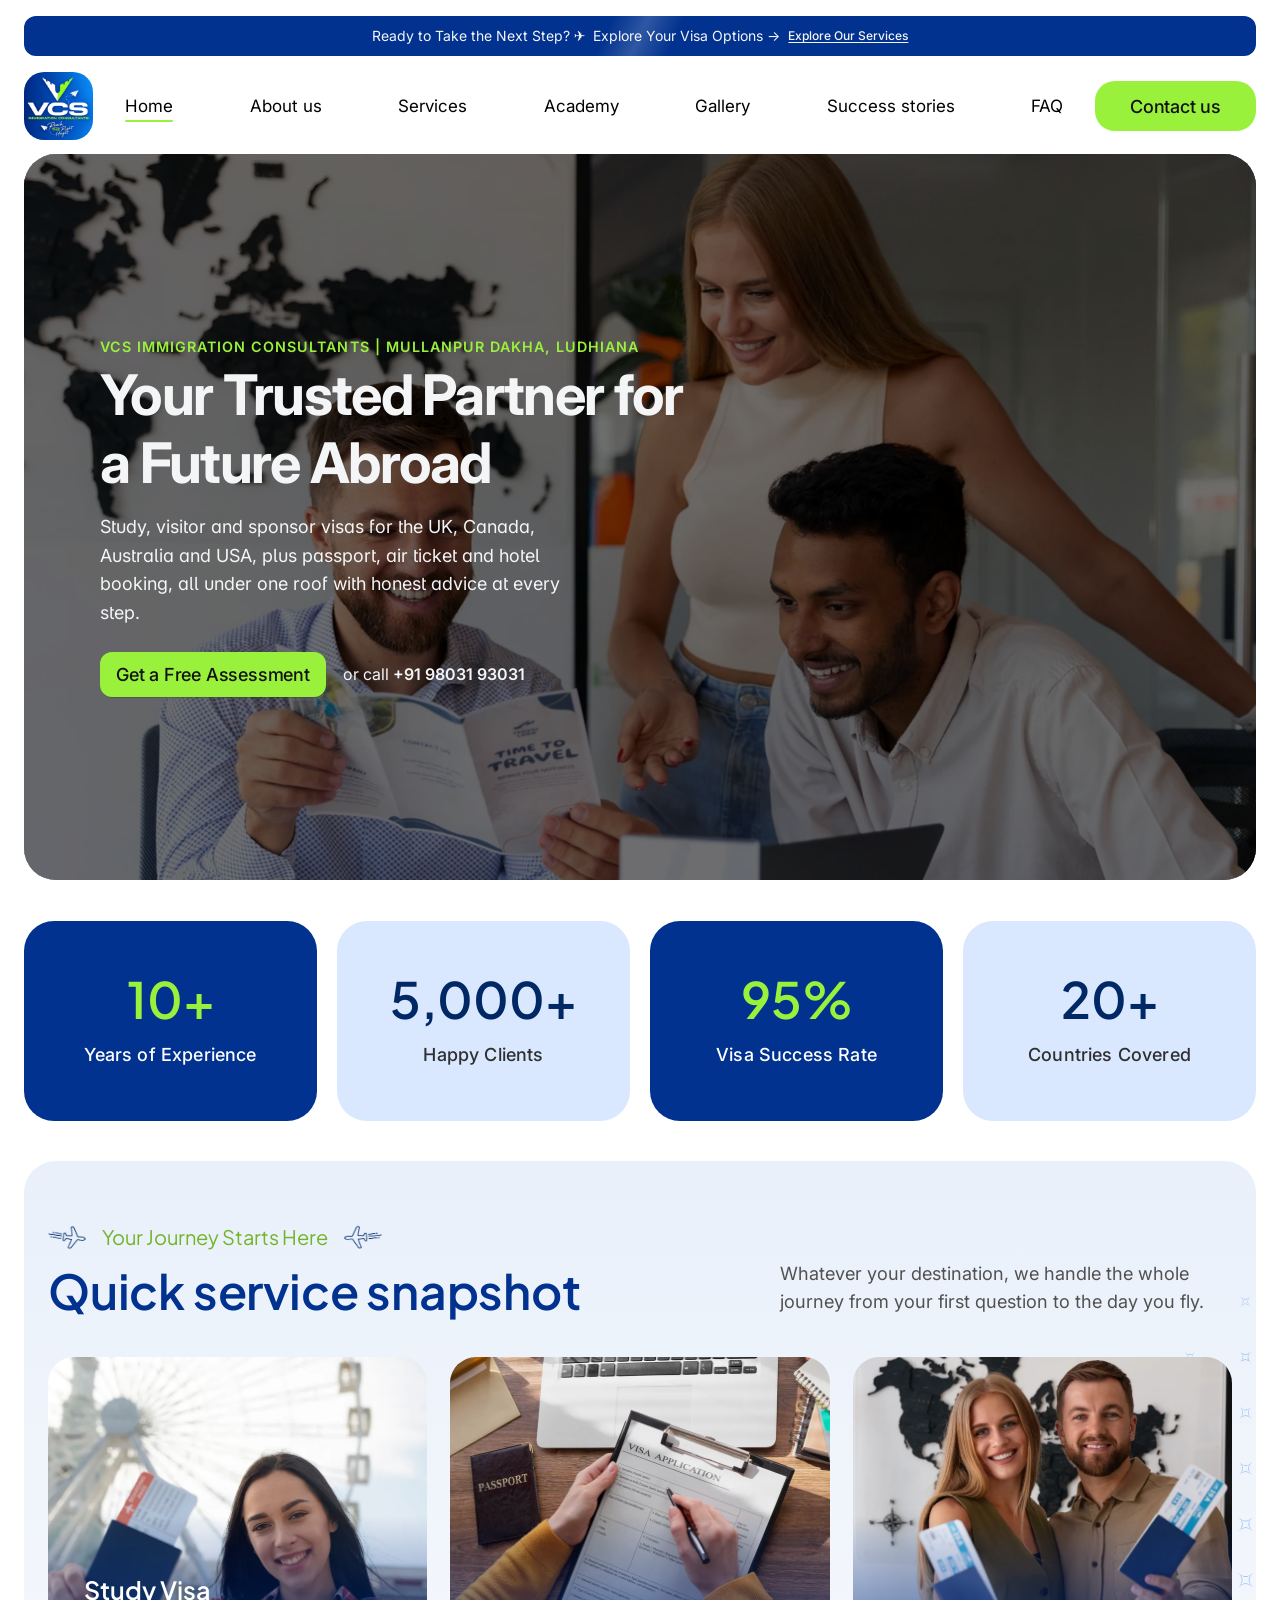
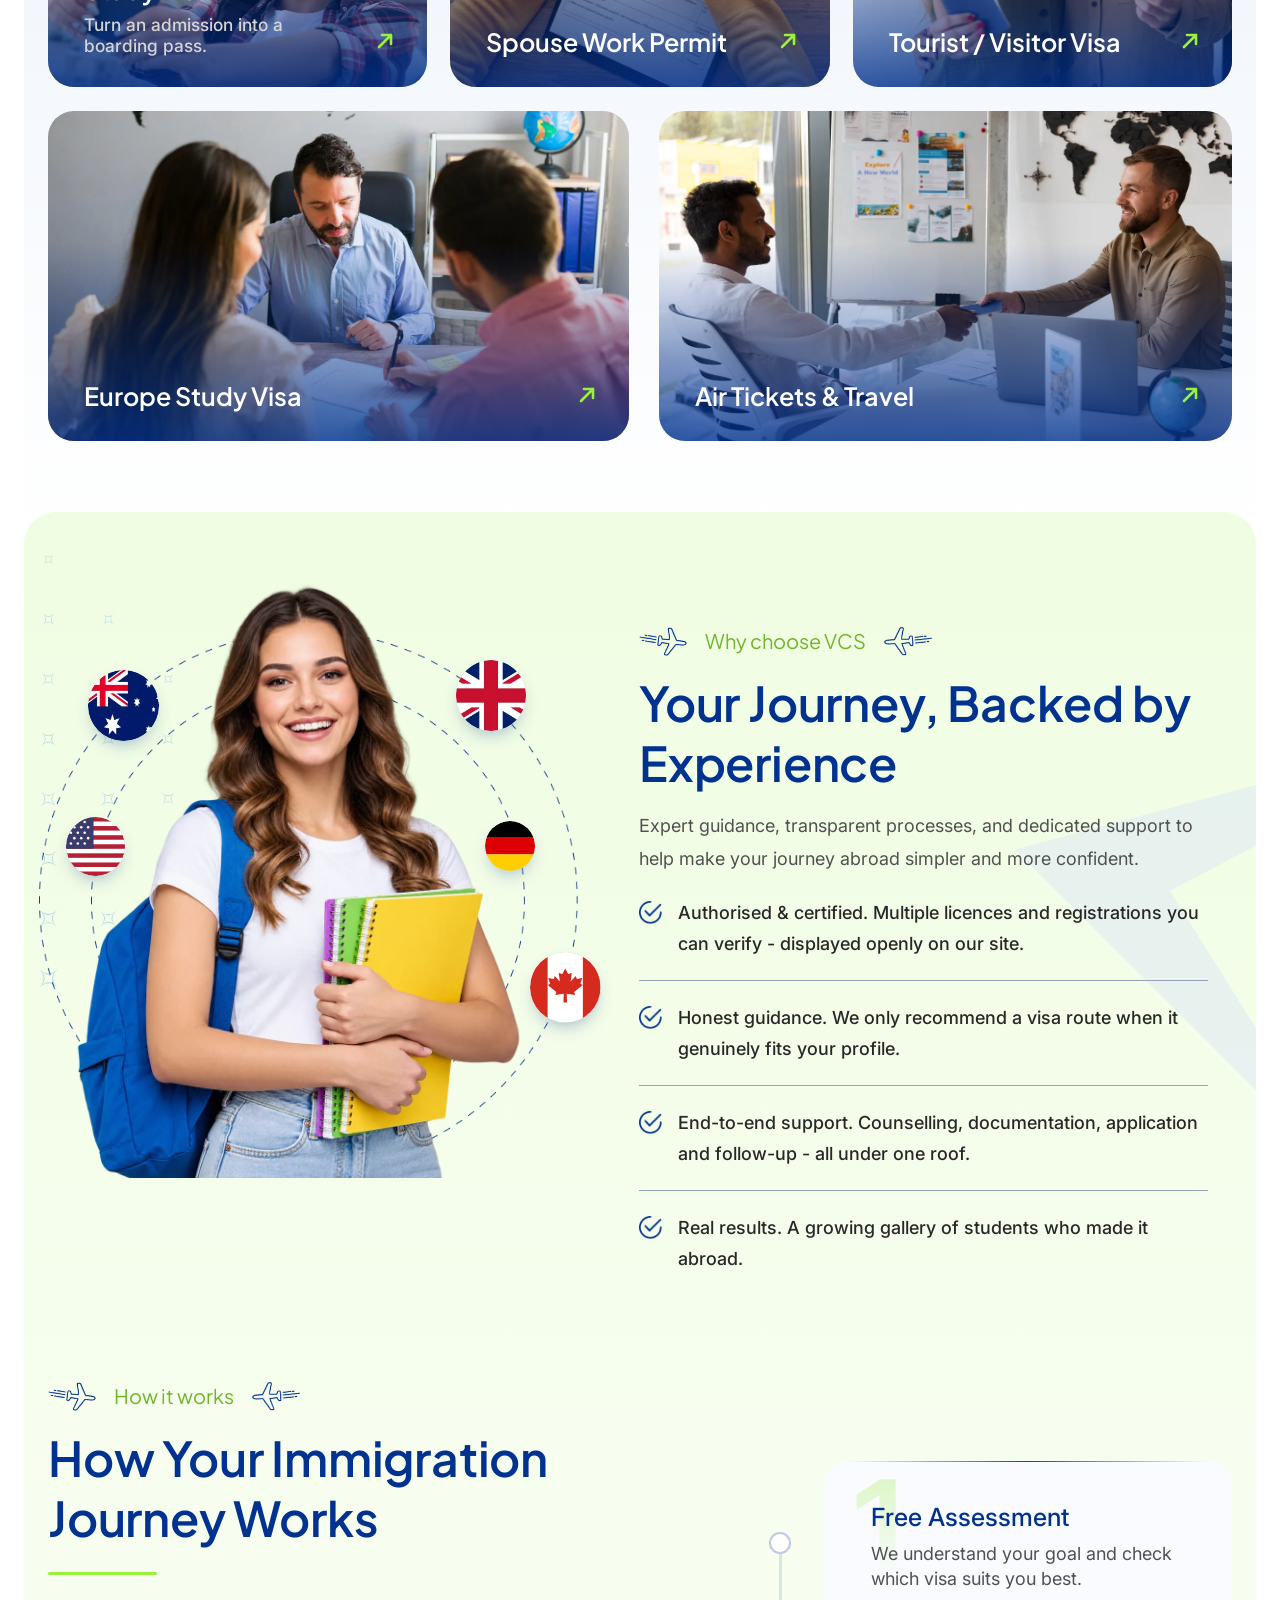
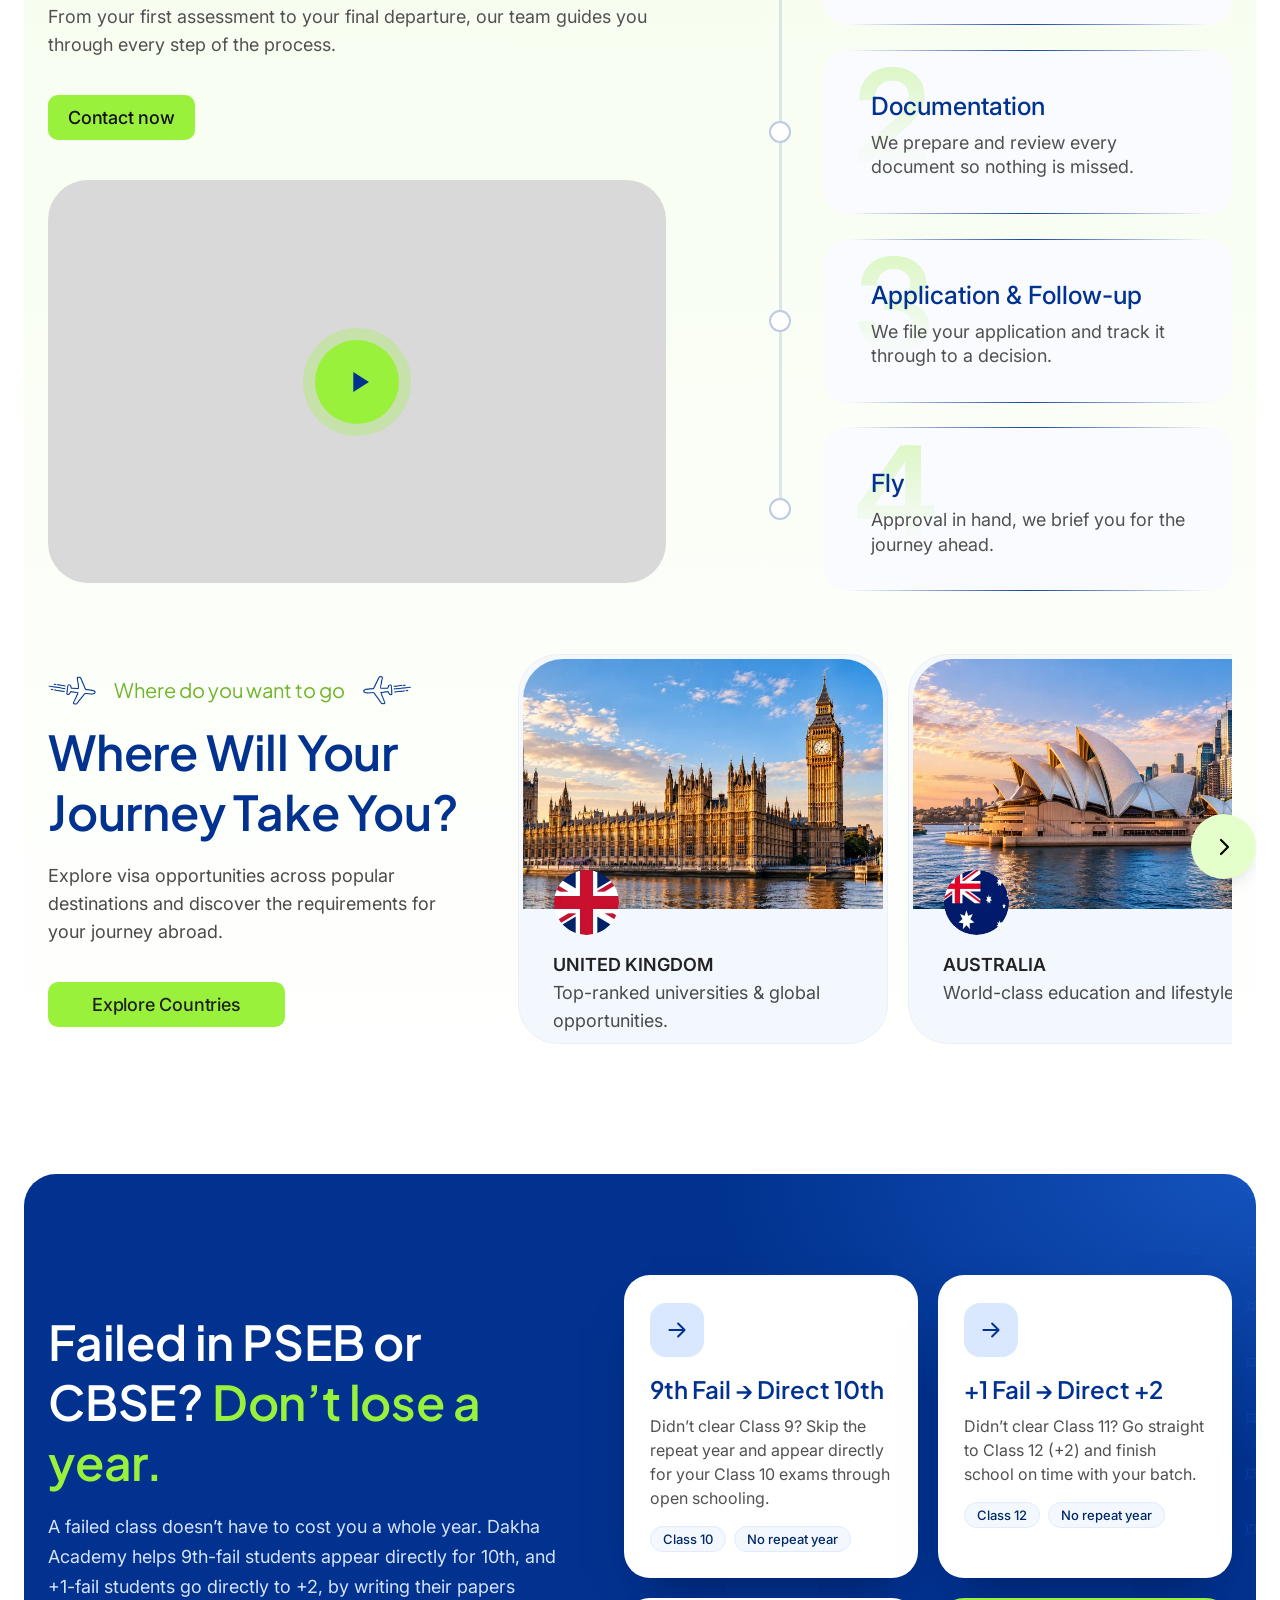
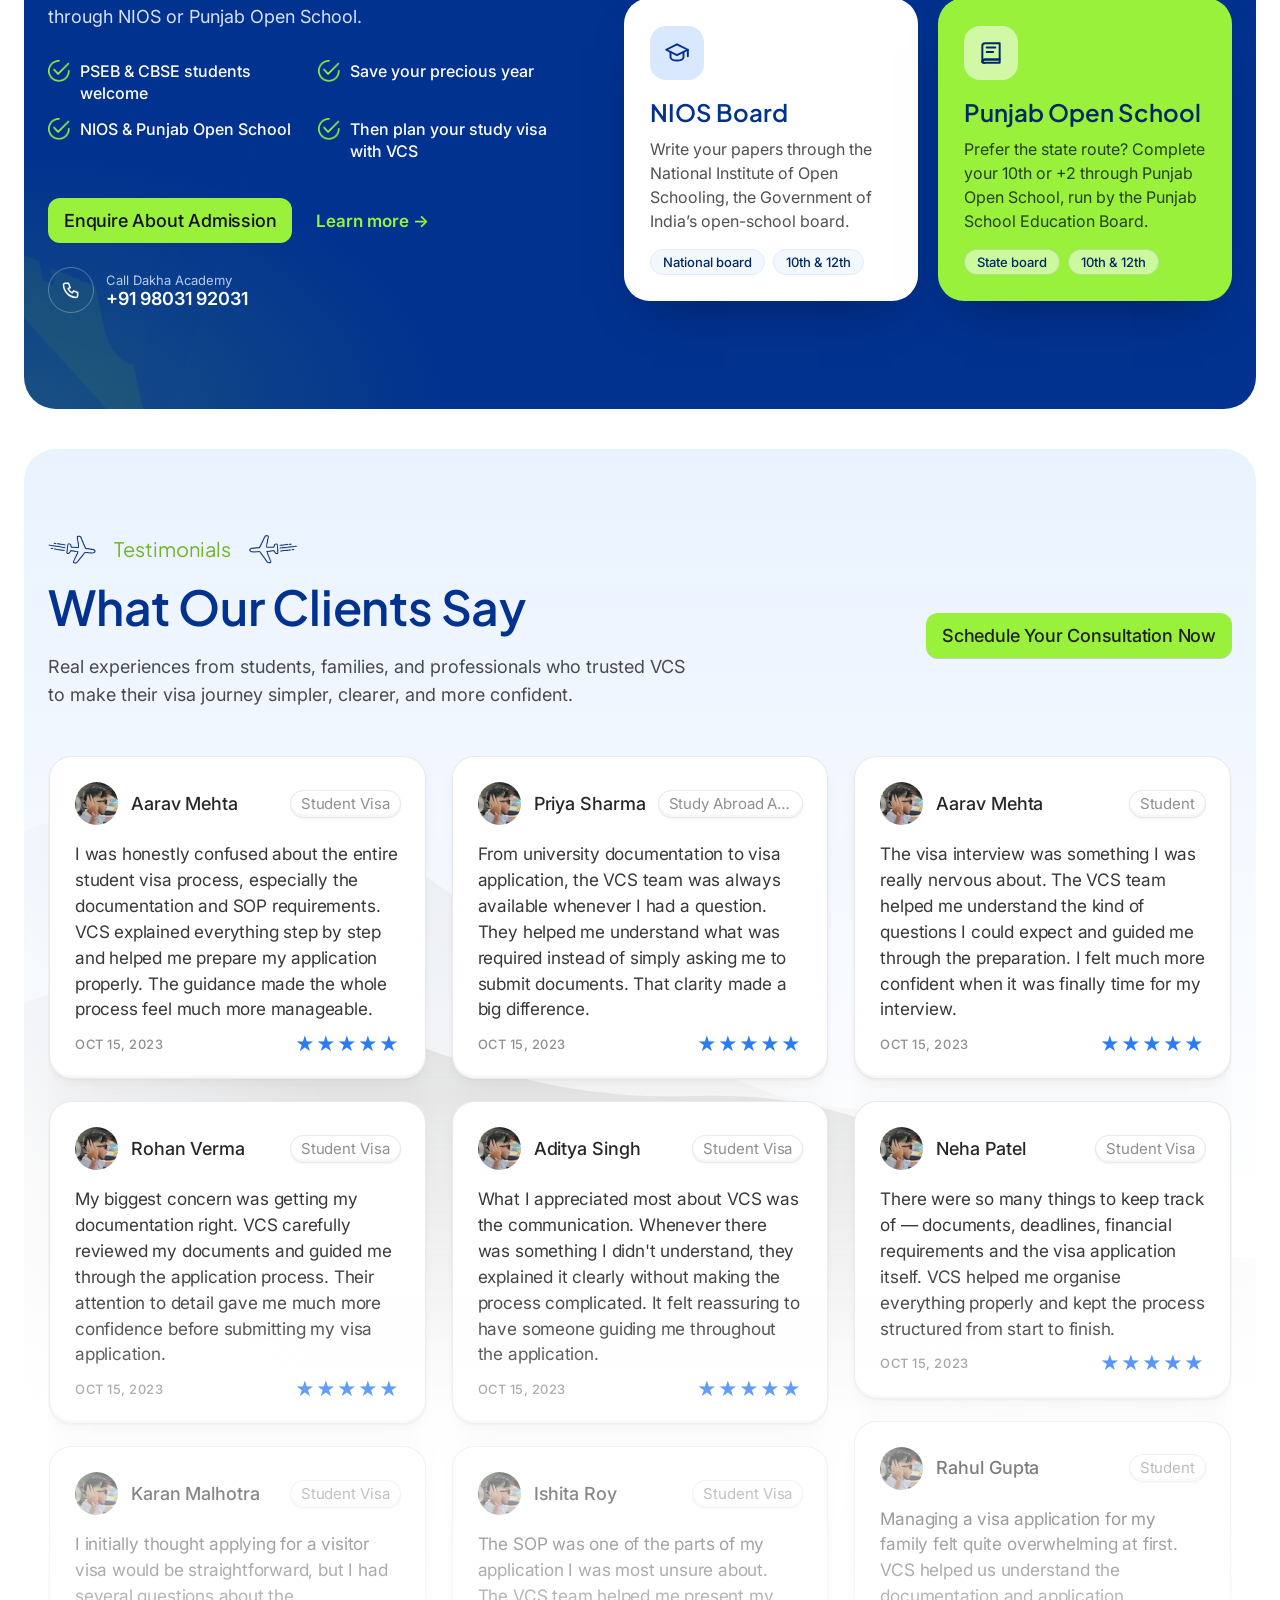
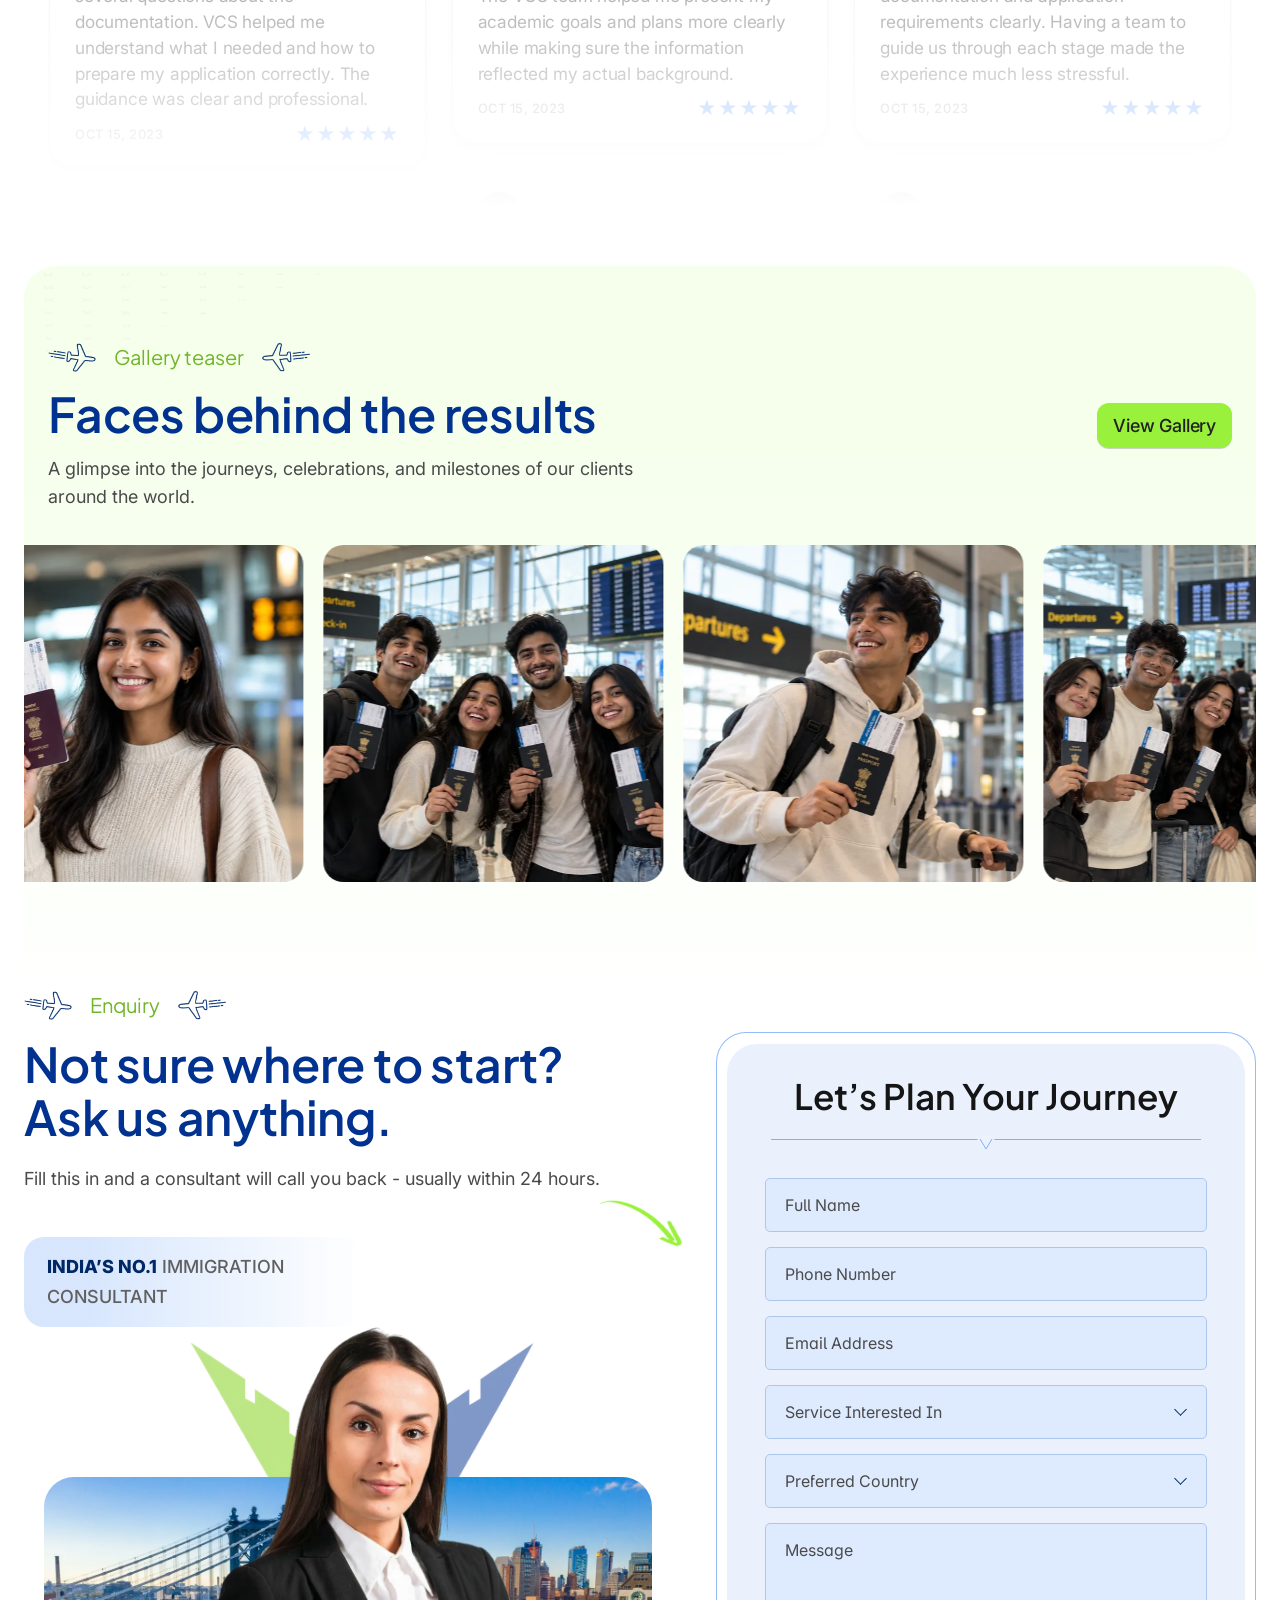
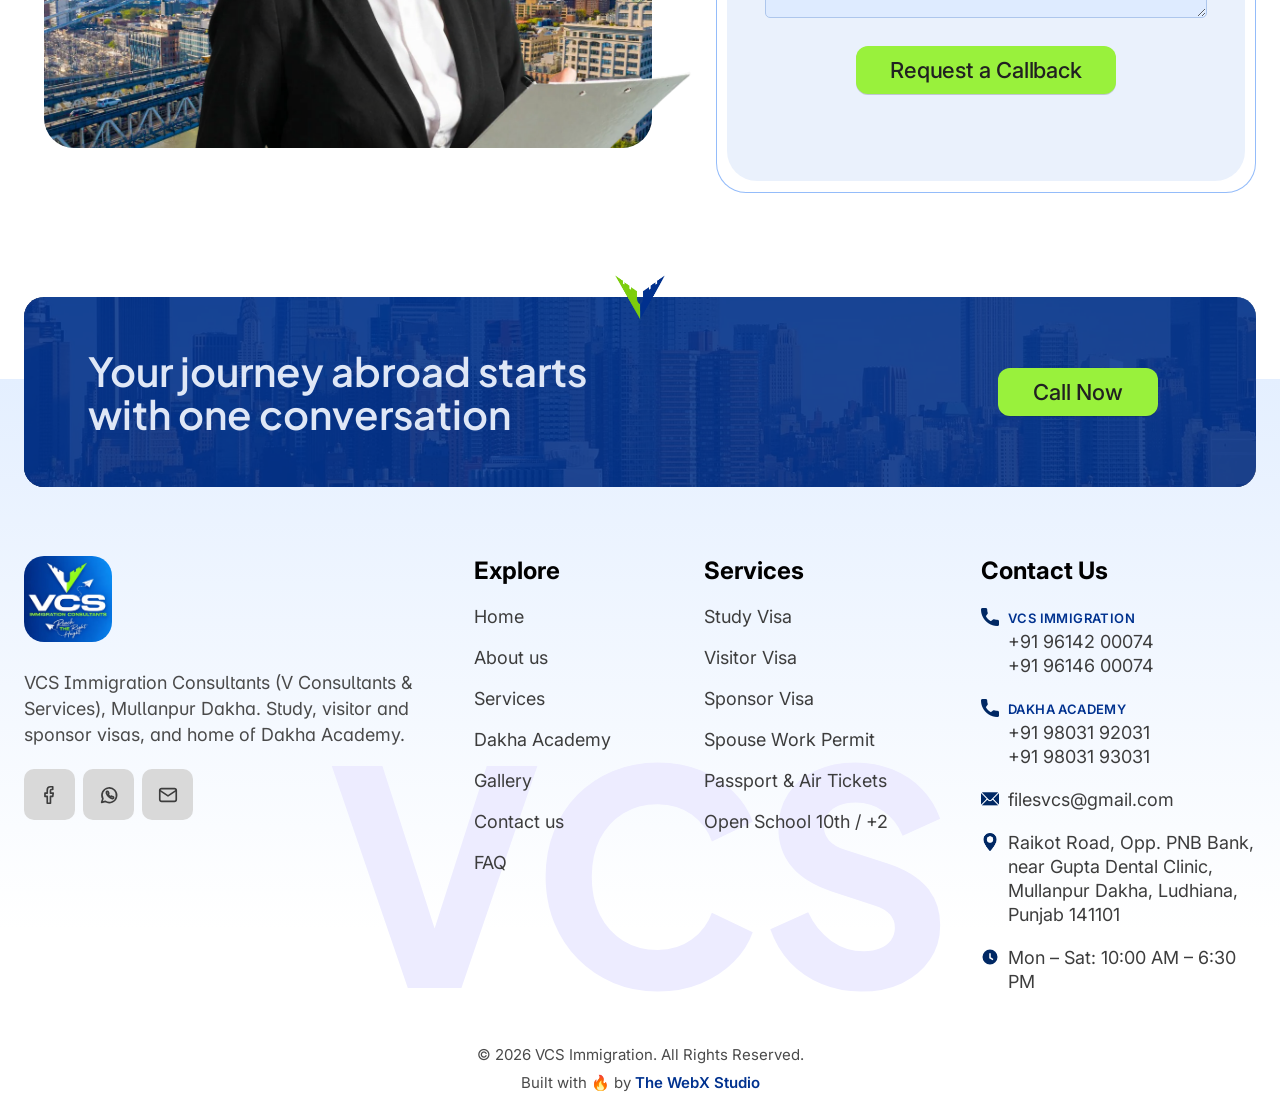
==== index.html @ b39bc54e "first commit" ====
<!DOCTYPE html>
<html lang="en">
<head>
  <meta charset="UTF-8" />
  <meta name="viewport" content="width=device-width, initial-scale=1.0" />
  <title>VCS Immigration Consultants | Mullanpur Dakha, Ludhiana</title>
  <meta name="description" content="VCS Immigration Consultants, Mullanpur Dakha (Ludhiana): study visas, visitor visas, sponsor visas and spouse work permits for UK, Canada, Australia &amp; USA, plus Dakha Academy: 9th fail direct 10th and +1 fail direct +2 through NIOS &amp; Punjab Open School." />
  <script type="application/ld+json">
  {
    "@context": "https://schema.org",
    "@type": "ProfessionalService",
    "name": "VCS Immigration Consultants",
    "description": "Study, visitor, sponsor and spouse visa consultancy with passport, air ticket and hotel booking services. Home of Dakha Academy for open-schooling 10th and 12th (NIOS & Punjab Open School).",
    "telephone": ["+91-96142-00074", "+91-96146-00074", "+91-98031-93031", "+91-98031-92031"],
    "email": "filesvcs@gmail.com",
    "address": {
      "@type": "PostalAddress",
      "streetAddress": "Raikot Road, Opp. PNB Bank, near Gupta Dental Clinic",
      "addressLocality": "Mullanpur Dakha, Ludhiana",
      "addressRegion": "Punjab",
      "postalCode": "141101",
      "addressCountry": "IN"
    },
    "openingHours": "Mo-Sa 10:00-18:30",
    "sameAs": ["https://www.facebook.com/dakhavikaas"]
  }
  </script>
  <link rel="icon" type="image/webp" href="assets/img/logo.webp" />
  <link rel="preconnect" href="https://fonts.googleapis.com" />
  <link rel="preconnect" href="https://fonts.gstatic.com" crossorigin />
  <link href="https://fonts.googleapis.com/css2?family=Inter:wght@400;500;600;700;800&family=Plus+Jakarta+Sans:wght@400;600;800&display=swap" rel="stylesheet" />
  <link rel="preload" as="image" href="assets/img/hero.webp" />
  <link rel="stylesheet" href="css/style.css" />
</head>
<body>

  <!-- ========== Announcement bar ========== -->
  <div class="topbar">
    <p>
      <span>Ready to Take the Next Step? ✈️&nbsp; Explore Your Visa Options →</span>
      <a href="services.html">Explore Our Services</a>
    </p>
  </div>

  <!-- ========== Header ========== -->
  <header class="header" id="top">
    <div class="container header__inner">
      <a href="index.html" class="header__logo" aria-label="VCS Immigration Consultants home">
        <img src="assets/img/logo.webp" alt="VCS Immigration Consultants" width="69" height="68" />
      </a>
      <nav class="nav" id="nav" aria-label="Main">
        <ul class="nav__list">
          <li><a href="index.html" aria-current="page">Home</a></li>
          <li><a href="about.html">About us</a></li>
          <li><a href="services.html">Services</a></li>
          <li><a href="academy.html">Academy</a></li>
          <li><a href="index.html#gallery">Gallery</a></li>
          <li><a href="index.html#testimonials">Success stories</a></li>
          <li><a href="contact.html#faq">FAQ</a></li>
        </ul>
        <a href="contact.html" class="btn btn--pill nav__cta-mobile">Contact us</a>
      </nav>
      <a href="contact.html" class="btn btn--pill header__cta">Contact us</a>
      <button class="burger" id="burger" aria-label="Open menu" aria-expanded="false" aria-controls="nav">
        <span></span><span></span><span></span>
      </button>
    </div>
  </header>

  <main>
    <!-- ========== Hero ========== -->
    <section class="hero">
      <div class="hero__panel">
        <img class="hero__bg" src="assets/img/hero.webp" alt="" />
        <div class="hero__content">
          <p class="hero__overline reveal">VCS Immigration Consultants | Mullanpur Dakha, Ludhiana</p>
          <h1 class="hero__title reveal">Your Trusted Partner for a Future Abroad</h1>
          <p class="hero__text reveal">Study, visitor and sponsor visas for the UK, Canada, Australia and USA, plus passport, air ticket and hotel booking, all under one roof with honest advice at every step.</p>
          <div class="hero__actions reveal">
            <a href="#enquiry" class="btn">Get a Free Assessment</a>
            <a href="tel:+919803193031" class="hero__call">or call <strong>+91 98031 93031</strong></a>
          </div>
        </div>
      </div>
    </section>

    <!-- ========== Stats ========== -->
    <!-- DEMO METRICS: placeholder figures, replace with VCS's real numbers before launch -->
    <section class="stats container" aria-label="Key figures">
      <div class="stat stat--dark reveal">
        <p class="stat__num"><span data-count="10">10</span>+</p>
        <p class="stat__label">Years of Experience</p>
      </div>
      <div class="stat stat--light reveal">
        <p class="stat__num"><span data-count="5000">5,000</span>+</p>
        <p class="stat__label">Happy Clients</p>
      </div>
      <div class="stat stat--dark reveal">
        <p class="stat__num"><span data-count="95">95</span>%</p>
        <p class="stat__label">Visa Success Rate</p>
      </div>
      <div class="stat stat--light reveal">
        <p class="stat__num"><span data-count="20">20</span>+</p>
        <p class="stat__label">Countries Covered</p>
      </div>
    </section>

    <!-- ========== Services ========== -->
    <section class="panel panel--services" id="services">
      <img class="deco deco--sparkles-tr" src="assets/icons/sparkles.svg" alt="" />
      <div class="container">
        <div class="section-head section-head--split">
          <div>
            <p class="eyebrow reveal"><i class="plane"></i>Your Journey Starts Here<i class="plane plane--flip"></i></p>
            <h2 class="h2 reveal">Quick service snapshot</h2>
          </div>
          <p class="section-head__aside reveal">Whatever your destination, we handle the whole journey from your first question to the day you fly.</p>
        </div>

        <div class="services">
          <a href="services.html#study" class="service service--study reveal">
            <img src="assets/img/service-study.webp" alt="Smiling student holding a passport and boarding pass" loading="lazy" />
            <div class="service__body">
              <h3>Study Visa</h3>
              <p>Turn an admission into a boarding pass.</p>
            </div>
            <svg class="service__arrow" viewBox="0 0 24 24"><use href="#arrow-up-right"/></svg>
          </a>
          <a href="services.html#spouse" class="service reveal">
            <img src="assets/img/service-work.webp" alt="Filling out a visa application form" loading="lazy" />
            <div class="service__body"><h3>Spouse Work Permit</h3></div>
            <svg class="service__arrow" viewBox="0 0 24 24"><use href="#arrow-up-right"/></svg>
          </a>
          <a href="services.html#visitor" class="service reveal">
            <img src="assets/img/service-tourist.webp" alt="Couple holding passports and tickets" loading="lazy" />
            <div class="service__body"><h3>Tourist / Visitor Visa</h3></div>
            <svg class="service__arrow" viewBox="0 0 24 24"><use href="#arrow-up-right"/></svg>
          </a>
          <a href="services.html#europe" class="service service--wide reveal">
            <img src="assets/img/service-pr.webp" alt="Consultant advising students" loading="lazy" />
            <div class="service__body"><h3>Europe Study Visa</h3></div>
            <svg class="service__arrow" viewBox="0 0 24 24"><use href="#arrow-up-right"/></svg>
          </a>
          <a href="services.html#travel" class="service service--wide reveal">
            <img src="assets/img/service-business.webp" alt="Consultant handing over travel documents" loading="lazy" />
            <div class="service__body"><h3>Air Tickets &amp; Travel</h3></div>
            <svg class="service__arrow" viewBox="0 0 24 24"><use href="#arrow-up-right"/></svg>
          </a>
        </div>
      </div>
    </section>

    <!-- ========== Why choose + How it works ========== -->
    <section class="panel panel--green" id="why">
      <img class="deco deco--polygon" src="assets/icons/polygon.svg" alt="" />

      <div class="why">
        <div class="why__visual reveal">
          <img class="deco deco--sparkles-why" src="assets/icons/sparkles-3.svg" alt="" />
          <img class="why__ring why__ring--outer" src="assets/img/ring-outer.webp" alt="" />
          <img class="why__ring why__ring--inner" src="assets/img/ring-inner.webp" alt="" />
          <img class="why__student" src="assets/img/why-student.webp" alt="Smiling student with backpack and notebooks" loading="lazy" />
          <span class="bubble bubble--1"><img src="assets/img/flag-uk.webp" alt="United Kingdom" /></span>
          <span class="bubble bubble--2"><svg viewBox="0 0 60 60"><use href="#flag-canada"/></svg></span>
          <span class="bubble bubble--3"><img src="assets/img/flag-australia.webp" alt="Australia" /></span>
          <span class="bubble bubble--4"><svg viewBox="0 0 60 60"><use href="#flag-usa"/></svg></span>
          <span class="bubble bubble--5"><svg viewBox="0 0 60 60"><use href="#flag-germany"/></svg></span>
        </div>

        <div class="why__content">
          <p class="eyebrow reveal"><i class="plane plane--blue"></i>Why choose VCS<i class="plane plane--blue plane--flip"></i></p>
          <h2 class="h2 reveal">Your Journey, Backed by Experience</h2>
          <p class="why__lead reveal">Expert guidance, transparent processes, and dedicated support to help make your journey abroad simpler and more confident.</p>
          <ul class="checklist">
            <li class="reveal">Authorised &amp; certified. Multiple licences and registrations you can verify - displayed openly on our site.</li>
            <li class="reveal">Honest guidance. We only recommend a visa route when it genuinely fits your profile.</li>
            <li class="reveal">End-to-end support. Counselling, documentation, application and follow-up - all under one roof.</li>
            <li class="reveal">Real results. A growing gallery of students who made it abroad.</li>
          </ul>
        </div>
      </div>

      <div class="how container">
        <div class="how__intro">
          <p class="eyebrow reveal"><i class="plane plane--blue"></i>How it works<i class="plane plane--blue plane--flip"></i></p>
          <h2 class="h2 reveal">How Your Immigration Journey Works</h2>
          <span class="how__rule reveal"></span>
          <p class="how__text reveal">From your first assessment to your final departure, our team guides you through every step of the process.</p>
          <a href="#enquiry" class="btn btn--sm reveal">Contact now</a>
          <div class="how__media reveal" role="img" aria-label="Video placeholder">
            <button class="how__play" type="button" aria-label="Play video">
              <svg viewBox="0 0 24 24"><path d="M8 5v14l11-7z" fill="currentColor"/></svg>
            </button>
          </div>
        </div>

        <ol class="steps" id="steps">
          <li class="steps__rail" aria-hidden="true"><span class="steps__fill"></span></li>
          <li class="step reveal">
            <span class="step__dot" aria-hidden="true"></span>
            <span class="step__num">1</span>
            <h3>Free Assessment</h3>
            <p>We understand your goal and check which visa suits you best.</p>
          </li>
          <li class="step reveal">
            <span class="step__dot" aria-hidden="true"></span>
            <span class="step__num">2</span>
            <h3>Documentation</h3>
            <p>We prepare and review every document so nothing is missed.</p>
          </li>
          <li class="step reveal">
            <span class="step__dot" aria-hidden="true"></span>
            <span class="step__num">3</span>
            <h3>Application &amp; Follow-up</h3>
            <p>We file your application and track it through to a decision.</p>
          </li>
          <li class="step reveal">
            <span class="step__dot" aria-hidden="true"></span>
            <span class="step__num">4</span>
            <h3>Fly</h3>
            <p>Approval in hand, we brief you for the journey ahead.</p>
          </li>
        </ol>
      </div>

      <!-- Destinations -->
      <div class="dest container" id="destinations">
        <div class="dest__intro">
          <p class="eyebrow reveal"><i class="plane plane--blue"></i>Where do you want to go<i class="plane plane--blue plane--flip"></i></p>
          <h2 class="h2 reveal">Where Will Your Journey Take You?</h2>
          <p class="dest__text reveal">Explore visa opportunities across popular destinations and discover the requirements for your journey abroad.</p>
          <a href="#enquiry" class="btn btn--wide reveal">Explore Countries</a>
        </div>
        <div class="dest__slider reveal">
          <div class="dest__track" id="destTrack">
            <article class="country">
              <div class="country__img"><img src="assets/img/dest-uk.webp" alt="Houses of Parliament and Big Ben, London" loading="lazy" /></div>
              <img class="country__flag" src="assets/img/flag-uk.webp" alt="" />
              <h3>United Kingdom</h3>
              <p>Top-ranked universities &amp; global opportunities.</p>
            </article>
            <article class="country">
              <div class="country__img"><img src="assets/img/dest-australia.webp" alt="Sydney Opera House at sunset" loading="lazy" /></div>
              <img class="country__flag" src="assets/img/flag-australia.webp" alt="" />
              <h3>Australia</h3>
              <p>World-class education and lifestyle.</p>
            </article>
            <article class="country">
              <div class="country__img"><img src="assets/img/cta-city.webp" alt="New York City skyline" loading="lazy" /></div>
              <svg class="country__flag" viewBox="0 0 60 60"><use href="#flag-usa"/></svg>
              <h3>United States</h3>
              <p>Innovation hubs and endless career paths.</p>
            </article>
            <article class="country">
              <div class="country__img"><img src="assets/img/city-bridge.webp" alt="City bridge and skyline" loading="lazy" /></div>
              <svg class="country__flag" viewBox="0 0 60 60"><use href="#flag-canada"/></svg>
              <h3>Canada</h3>
              <p>Welcoming PR pathways and quality of life.</p>
            </article>
          </div>
          <button class="dest__nav dest__nav--prev" id="destPrev" aria-label="Previous country">
            <svg viewBox="0 0 24 24"><path d="M15 5l-7 7 7 7" /></svg>
          </button>
          <button class="dest__nav dest__nav--next" id="destNext" aria-label="Next country">
            <svg viewBox="0 0 24 24"><path d="M9 5l7 7-7 7" /></svg>
          </button>
        </div>
      </div>
    </section>

    <!-- ========== Dakha Academy ========== -->
    <section class="panel panel--academy" id="academy">
      <img class="deco deco--sparkles-academy" src="assets/icons/sparkles.svg" alt="" />
      <img class="deco deco--vmark-academy" src="assets/img/v-mark.webp" alt="" />
      <div class="container academy">
        <div class="academy__intro">
          <p class="eyebrow eyebrow--light reveal"><i class="plane plane--light"></i>Dakha Academy · ਦਾਖਾ ਅਕੈਡਮੀ<i class="plane plane--light plane--flip"></i></p>
          <h2 class="h2 academy__title reveal">Failed in PSEB or CBSE? <span>Don’t lose a year.</span></h2>
          <p class="academy__text reveal">A failed class doesn’t have to cost you a whole year. Dakha Academy helps 9th-fail students appear directly for 10th, and +1-fail students go directly to +2, by writing their papers through NIOS or Punjab Open School.</p>
          <ul class="academy__perks reveal">
            <li>PSEB &amp; CBSE students welcome</li>
            <li>Save your precious year</li>
            <li>NIOS &amp; Punjab Open School</li>
            <li>Then plan your study visa with VCS</li>
          </ul>
          <div class="academy__actions reveal">
            <a href="#enquiry" class="btn" data-service="Dakha Academy – 10th / +2 (Open School)">Enquire About Admission</a>
            <a href="academy.html" class="academy__more">Learn more →</a>
            <a href="tel:+919803192031" class="academy__call">
              <span class="academy__call-ico"><svg viewBox="0 0 24 24"><path d="M5 4h4l2 5-2.5 1.5a11 11 0 0 0 5 5L15 13l5 2v4a2 2 0 0 1-2 2A16 16 0 0 1 3 6a2 2 0 0 1 2-2"/></svg></span>
              <span><small>Call Dakha Academy</small>+91 98031 92031</span>
            </a>
          </div>
        </div>

        <div class="courses">
          <article class="course reveal">
            <span class="course__ico"><svg viewBox="0 0 24 24"><path d="M5 12h14M13 6l6 6-6 6"/></svg></span>
            <h3>9th Fail → Direct 10th</h3>
            <p>Didn’t clear Class 9? Skip the repeat year and appear directly for your Class 10 exams through open schooling.</p>
            <ul class="course__tags"><li>Class 10</li><li>No repeat year</li></ul>
          </article>
          <article class="course reveal">
            <span class="course__ico"><svg viewBox="0 0 24 24"><path d="M5 12h14M13 6l6 6-6 6"/></svg></span>
            <h3>+1 Fail → Direct +2</h3>
            <p>Didn’t clear Class 11? Go straight to Class 12 (+2) and finish school on time with your batch.</p>
            <ul class="course__tags"><li>Class 12</li><li>No repeat year</li></ul>
          </article>
          <article class="course reveal">
            <span class="course__ico"><svg viewBox="0 0 24 24"><path d="M2 9l10-5 10 5-10 5z"/><path d="M6 11v5c0 1.7 2.7 3 6 3s6-1.3 6-3v-5M22 9v6"/></svg></span>
            <h3>NIOS Board</h3>
            <p>Write your papers through the National Institute of Open Schooling, the Government of India’s open-school board.</p>
            <ul class="course__tags"><li>National board</li><li>10th &amp; 12th</li></ul>
          </article>
          <article class="course course--highlight reveal">
            <span class="course__ico"><svg viewBox="0 0 24 24"><path d="M4 5.5A2.5 2.5 0 0 1 6.5 3H20v15H6.5A2.5 2.5 0 0 0 4 20.5z"/><path d="M4 20.5A2.5 2.5 0 0 1 6.5 18H20v3H6.5A2.5 2.5 0 0 1 4 20.5M8 7h8M8 11h6"/></svg></span>
            <h3>Punjab Open School</h3>
            <p>Prefer the state route? Complete your 10th or +2 through Punjab Open School, run by the Punjab School Education Board.</p>
            <ul class="course__tags"><li>State board</li><li>10th &amp; 12th</li></ul>
          </article>
        </div>
      </div>
    </section>

    <!-- ========== Testimonials ========== -->
    <section class="panel panel--testimonials" id="testimonials">
      <img class="deco deco--wave" src="assets/icons/wave.svg" alt="" />
      <div class="container">
        <div class="section-head section-head--split section-head--bottom">
          <div class="section-head__main">
            <p class="eyebrow reveal"><i class="plane"></i>Testimonials<i class="plane plane--flip"></i></p>
            <h2 class="h2 reveal">What Our Clients Say</h2>
            <p class="section-head__sub reveal">Real experiences from students, families, and professionals who trusted VCS to make their visa journey simpler, clearer, and more confident.</p>
          </div>
          <a href="#enquiry" class="btn reveal">Schedule Your Consultation Now</a>
        </div>

        <div class="reviews" id="reviews">
          <div class="reviews__col" data-speed="44">
            <div class="reviews__inner">
              <article class="review">
                <header><img src="assets/img/avatar.webp" alt="" /><strong>Aarav Mehta</strong><span class="tag">Student Visa</span></header>
                <p>I was honestly confused about the entire student visa process, especially the documentation and SOP requirements. VCS explained everything step by step and helped me prepare my application properly. The guidance made the whole process feel much more manageable.</p>
                <footer><time>Oct 15, 2023</time><span class="stars">★★★★★</span></footer>
              </article>
              <article class="review">
                <header><img src="assets/img/avatar.webp" alt="" /><strong>Rohan Verma</strong><span class="tag">Student Visa</span></header>
                <p>My biggest concern was getting my documentation right. VCS carefully reviewed my documents and guided me through the application process. Their attention to detail gave me much more confidence before submitting my visa application.</p>
                <footer><time>Oct 15, 2023</time><span class="stars">★★★★★</span></footer>
              </article>
              <article class="review">
                <header><img src="assets/img/avatar.webp" alt="" /><strong>Karan Malhotra</strong><span class="tag">Student Visa</span></header>
                <p>I initially thought applying for a visitor visa would be straightforward, but I had several questions about the documentation. VCS helped me understand what I needed and how to prepare my application correctly. The guidance was clear and professional.</p>
                <footer><time>Oct 15, 2023</time><span class="stars">★★★★★</span></footer>
              </article>
            </div>
          </div>
          <div class="reviews__col reviews__col--offset" data-speed="52">
            <div class="reviews__inner">
              <article class="review">
                <header><img src="assets/img/avatar.webp" alt="" /><strong>Priya Sharma</strong><span class="tag">Study Abroad Applicant</span></header>
                <p>From university documentation to visa application, the VCS team was always available whenever I had a question. They helped me understand what was required instead of simply asking me to submit documents. That clarity made a big difference.</p>
                <footer><time>Oct 15, 2023</time><span class="stars">★★★★★</span></footer>
              </article>
              <article class="review">
                <header><img src="assets/img/avatar.webp" alt="" /><strong>Aditya Singh</strong><span class="tag">Student Visa</span></header>
                <p>What I appreciated most about VCS was the communication. Whenever there was something I didn't understand, they explained it clearly without making the process complicated. It felt reassuring to have someone guiding me throughout the application.</p>
                <footer><time>Oct 15, 2023</time><span class="stars">★★★★★</span></footer>
              </article>
              <article class="review">
                <header><img src="assets/img/avatar.webp" alt="" /><strong>Ishita Roy</strong><span class="tag">Student Visa</span></header>
                <p>The SOP was one of the parts of my application I was most unsure about. The VCS team helped me present my academic goals and plans more clearly while making sure the information reflected my actual background.</p>
                <footer><time>Oct 15, 2023</time><span class="stars">★★★★★</span></footer>
              </article>
            </div>
          </div>
          <div class="reviews__col" data-speed="40">
            <div class="reviews__inner">
              <article class="review">
                <header><img src="assets/img/avatar.webp" alt="" /><strong>Aarav Mehta</strong><span class="tag">Student</span></header>
                <p>The visa interview was something I was really nervous about. The VCS team helped me understand the kind of questions I could expect and guided me through the preparation. I felt much more confident when it was finally time for my interview.</p>
                <footer><time>Oct 15, 2023</time><span class="stars">★★★★★</span></footer>
              </article>
              <article class="review">
                <header><img src="assets/img/avatar.webp" alt="" /><strong>Neha Patel</strong><span class="tag">Student Visa</span></header>
                <p>There were so many things to keep track of — documents, deadlines, financial requirements and the visa application itself. VCS helped me organise everything properly and kept the process structured from start to finish.</p>
                <footer><time>Oct 15, 2023</time><span class="stars">★★★★★</span></footer>
              </article>
              <article class="review">
                <header><img src="assets/img/avatar.webp" alt="" /><strong>Rahul Gupta</strong><span class="tag">Student</span></header>
                <p>Managing a visa application for my family felt quite overwhelming at first. VCS helped us understand the documentation and application requirements clearly. Having a team to guide us through each stage made the experience much less stressful.</p>
                <footer><time>Oct 15, 2023</time><span class="stars">★★★★★</span></footer>
              </article>
            </div>
          </div>
        </div>
      </div>
    </section>

    <!-- ========== Gallery ========== -->
    <section class="panel panel--gallery" id="gallery">
      <img class="deco deco--sparkles-tl" src="assets/icons/sparkles-2.svg" alt="" />
      <div class="container">
        <div class="section-head section-head--split section-head--bottom">
          <div class="section-head__main">
            <p class="eyebrow reveal"><i class="plane"></i>Gallery teaser<i class="plane plane--flip"></i></p>
            <h2 class="h2 reveal">Faces behind the results</h2>
            <p class="section-head__sub reveal">A glimpse into the journeys, celebrations, and milestones of our clients around the world.</p>
          </div>
          <a href="#gallery" class="btn reveal">View Gallery</a>
        </div>
      </div>
      <div class="gallery" id="galleryTrack">
        <figure class="gallery__item"><img src="assets/img/gallery-1.webp" alt="Student holding passport and boarding pass at the airport" loading="lazy" /></figure>
        <figure class="gallery__item"><img src="assets/img/gallery-2.webp" alt="Group of students celebrating with passports" loading="lazy" /></figure>
        <figure class="gallery__item"><img src="assets/img/gallery-3.webp" alt="Student with backpack heading to departures" loading="lazy" /></figure>
        <figure class="gallery__item"><img src="assets/img/gallery-4.webp" alt="Friends holding passports at departures" loading="lazy" /></figure>
      </div>
    </section>

    <!-- ========== Enquiry ========== -->
    <section class="enquiry container" id="enquiry">
      <img class="deco deco--sparkles-form" src="assets/icons/sparkles.svg" alt="" />
      <div class="enquiry__left">
        <p class="eyebrow reveal"><i class="plane"></i>Enquiry<i class="plane plane--flip"></i></p>
        <h2 class="h2 enquiry__title reveal">Not sure where to start? Ask us anything.</h2>
        <p class="enquiry__sub reveal">Fill this in and a consultant will call you back - usually within 24 hours.</p>

        <div class="enquiry__visual reveal">
          <div class="badge"><strong>INDIA’S NO.1</strong> IMMIGRATION CONSULTANT</div>
          <img class="enquiry__vmark" src="assets/img/v-mark.webp" alt="" />
          <div class="enquiry__city"><img src="assets/img/city-bridge.webp" alt="" loading="lazy" /></div>
          <img class="enquiry__person" src="assets/img/consultant.webp" alt="Consultant holding a clipboard" loading="lazy" />
          <i class="enquiry__swoosh"></i>
        </div>
      </div>

      <div class="form-card reveal">
        <form class="form" id="enquiryForm" novalidate>
          <h3 class="form__title">Let’s Plan Your Journey</h3>
          <img class="form__divider" src="assets/icons/form-divider.svg" alt="" />
          <label class="field">
            <span class="sr-only">Full Name</span>
            <input type="text" name="name" placeholder="Full Name" autocomplete="name" required />
          </label>
          <label class="field">
            <span class="sr-only">Phone Number</span>
            <input type="tel" name="phone" placeholder="Phone Number" autocomplete="tel" required pattern="[0-9+\-\s()]{7,}" />
          </label>
          <label class="field">
            <span class="sr-only">Email Address</span>
            <input type="email" name="email" placeholder="Email Address" autocomplete="email" required />
          </label>
          <label class="field field--select">
            <span class="sr-only">Service Interested In</span>
            <select name="service" required>
              <option value="" selected disabled>Service Interested In</option>
              <option>Study Visa</option>
              <option>Visitor / Tourist Visa</option>
              <option>Sponsor Visa</option>
              <option>Spouse Work Permit</option>
              <option>Europe Study Visa</option>
              <option>Passport Apply</option>
              <option>Air Ticket / Hotel Booking</option>
              <option>Dakha Academy – 10th / +2 (Open School)</option>
            </select>
          </label>
          <label class="field field--select">
            <span class="sr-only">Preferred Country</span>
            <select name="country" required>
              <option value="" selected disabled>Preferred Country</option>
              <option>Canada</option>
              <option>United Kingdom</option>
              <option>Australia</option>
              <option>United States</option>
              <option>Europe</option>
              <option>Not sure yet</option>
            </select>
          </label>
          <label class="field">
            <span class="sr-only">Message</span>
            <textarea name="message" rows="3" placeholder="Message"></textarea>
          </label>
          <button type="submit" class="btn btn--lg">Request a Callback</button>
          <p class="form__status" id="formStatus" role="status" aria-live="polite"></p>
        </form>
      </div>
    </section>

    <!-- ========== CTA ========== -->
    <section class="cta-wrap">
      <div class="container">
        <div class="cta reveal">
          <img class="cta__mark" src="assets/img/v-mark.webp" alt="" />
          <img class="cta__bg" src="assets/img/cta-city.webp" alt="" loading="lazy" />
          <h2>Your journey abroad starts with one conversation</h2>
          <a href="tel:+919803193031" class="btn btn--lg">Call Now</a>
        </div>
      </div>
    </section>
  </main>

  <!-- ========== Footer ========== -->
  <footer class="footer">
    <span class="footer__watermark" aria-hidden="true">VCS</span>
    <div class="container footer__grid">
      <div class="footer__brand">
        <img src="assets/img/logo.webp" alt="VCS Immigration Consultants" width="88" height="86" />
        <p>VCS Immigration Consultants (V Consultants &amp; Services), Mullanpur Dakha. Study, visitor and sponsor visas, and home of Dakha Academy.</p>
        <div class="social">
          <a href="https://www.facebook.com/dakhavikaas" target="_blank" rel="noopener" aria-label="VCS on Facebook"><svg viewBox="0 0 24 24"><path d="M15 3h-2.5A3.5 3.5 0 0 0 9 6.5V10H6.5v3.5H9V21h3.5v-7.5H15l.5-3.5h-3V7a1 1 0 0 1 1-1H15z"/></svg></a>
          <a href="https://wa.me/919803193031" target="_blank" rel="noopener" aria-label="Chat on WhatsApp"><svg viewBox="0 0 24 24"><path d="M4 20l1.3-3.9A8 8 0 1 1 8 19z"/><path d="M9.2 8.6c.2-.5.5-.6.8-.6h.5c.2 0 .4.1.5.4l.7 1.6c.1.3 0 .5-.1.7l-.5.6c.6 1.1 1.5 2 2.6 2.6l.6-.5c.2-.2.5-.2.7-.1l1.6.7c.3.1.4.3.4.5v.5c0 .3-.1.6-.6.8-1.7.8-6.1-2.2-7.2-5.6z"/></svg></a>
          <a href="mailto:filesvcs@gmail.com" aria-label="Email VCS"><svg viewBox="0 0 24 24"><rect x="3" y="5" width="18" height="14" rx="2"/><path d="M3 7l9 6 9-6"/></svg></a>
        </div>
      </div>
      <div class="footer__col">
        <h4>Explore</h4>
        <ul>
          <li><a href="index.html">Home</a></li>
          <li><a href="about.html">About us</a></li>
          <li><a href="services.html">Services</a></li>
          <li><a href="academy.html">Dakha Academy</a></li>
          <li><a href="index.html#gallery">Gallery</a></li>
          <li><a href="contact.html">Contact us</a></li>
          <li><a href="contact.html#faq">FAQ</a></li>
        </ul>
      </div>
      <div class="footer__col">
        <h4>Services</h4>
        <ul>
          <li><a href="services.html#study">Study Visa</a></li>
          <li><a href="services.html#visitor">Visitor Visa</a></li>
          <li><a href="services.html#sponsor">Sponsor Visa</a></li>
          <li><a href="services.html#spouse">Spouse Work Permit</a></li>
          <li><a href="services.html#travel">Passport &amp; Air Tickets</a></li>
          <li><a href="academy.html">Open School 10th / +2</a></li>
        </ul>
      </div>
      <div class="footer__col footer__contact">
        <h4>Contact Us</h4>
        <ul>
          <li><i class="ico ico--phone"></i><span><small class="footer__label">VCS Immigration</small><a href="tel:+919614200074">+91 96142 00074</a><br /><a href="tel:+919614600074">+91 96146 00074</a></span></li>
          <li><i class="ico ico--phone"></i><span><small class="footer__label">Dakha Academy</small><a href="tel:+919803192031">+91 98031 92031</a><br /><a href="tel:+919803193031">+91 98031 93031</a></span></li>
          <li><i class="ico ico--mail"></i><a href="mailto:filesvcs@gmail.com">filesvcs@gmail.com</a></li>
          <li><i class="ico ico--pin"></i><a href="https://www.google.com/maps/search/?api=1&amp;query=VCS+Immigration+Consultants+Raikot+Road+Mullanpur+Dakha+141101" target="_blank" rel="noopener">Raikot Road, Opp. PNB Bank, near Gupta Dental Clinic, Mullanpur Dakha, Ludhiana, Punjab 141101</a></li>
          <li><i class="ico ico--clock"></i><span>Mon – Sat: 10:00 AM – 6:30 PM</span></li>
        </ul>
      </div>
    </div>
    <div class="footer__bottom">
      <p class="footer__copy">© <span id="year">2026</span> VCS Immigration. All Rights Reserved.</p>
      <p class="footer__credit">Built with <span class="footer__fire" role="img" aria-label="fire">🔥</span> by <a href="https://www.thewebxstudio.com/" target="_blank" rel="noopener">The WebX Studio</a></p>
    </div>
  </footer>

  <!-- ========== SVG sprite ========== -->
  <svg width="0" height="0" style="position:absolute" aria-hidden="true">
    <symbol id="arrow-up-right" viewBox="0 0 24 24">
      <path d="M6 18L18 6M9 6h9v9" fill="none" stroke="#99F13C" stroke-width="2.6" stroke-linecap="round" stroke-linejoin="round"/>
    </symbol>
    <symbol id="flag-germany" viewBox="0 0 60 60">
      <clipPath id="cg"><circle cx="30" cy="30" r="30"/></clipPath>
      <g clip-path="url(#cg)"><rect width="60" height="20" fill="#000"/><rect y="20" width="60" height="20" fill="#DD0000"/><rect y="40" width="60" height="20" fill="#FFCE00"/></g>
    </symbol>
    <symbol id="flag-canada" viewBox="0 0 60 60">
      <clipPath id="cc"><circle cx="30" cy="30" r="30"/></clipPath>
      <g clip-path="url(#cc)"><rect width="60" height="60" fill="#fff"/><rect width="15" height="60" fill="#D52B1E"/><rect x="45" width="15" height="60" fill="#D52B1E"/>
      <path d="M30 14l2.6 5 3-1.4-1 7.4 4.3-4.6 1 2.6 4.6-.9-1.6 4.9 2 1-7.3 6 .8 2.6-7.1-1.1.2 7.5h-3l.2-7.5-7.1 1.1.8-2.6-7.3-6 2-1-1.6-4.9 4.6.9 1-2.6 4.3 4.6-1-7.4 3 1.4z" fill="#D52B1E"/></g>
    </symbol>
    <symbol id="flag-usa" viewBox="0 0 60 60">
      <clipPath id="cu"><circle cx="30" cy="30" r="30"/></clipPath>
      <g clip-path="url(#cu)"><rect width="60" height="60" fill="#fff"/>
        <g fill="#B22234"><rect width="60" height="4.6"/><rect y="9.2" width="60" height="4.6"/><rect y="18.5" width="60" height="4.6"/><rect y="27.7" width="60" height="4.6"/><rect y="36.9" width="60" height="4.6"/><rect y="46.2" width="60" height="4.6"/><rect y="55.4" width="60" height="4.6"/></g>
        <rect width="28" height="32.3" fill="#3C3B6E"/>
        <g fill="#fff"><circle cx="5" cy="5" r="1.3"/><circle cx="12" cy="5" r="1.3"/><circle cx="19" cy="5" r="1.3"/><circle cx="8.5" cy="10.5" r="1.3"/><circle cx="15.5" cy="10.5" r="1.3"/><circle cx="22.5" cy="10.5" r="1.3"/><circle cx="5" cy="16" r="1.3"/><circle cx="12" cy="16" r="1.3"/><circle cx="19" cy="16" r="1.3"/><circle cx="8.5" cy="21.5" r="1.3"/><circle cx="15.5" cy="21.5" r="1.3"/><circle cx="22.5" cy="21.5" r="1.3"/><circle cx="5" cy="27" r="1.3"/><circle cx="12" cy="27" r="1.3"/><circle cx="19" cy="27" r="1.3"/></g>
      </g>
    </symbol>
  </svg>

  <script src="js/main.js" defer></script>
</body>
</html>
---- css/style.css ----
/* =========================================================
   VCS Immigration — Home page
   Built from Figma "VCS home page" (1440 × 8117)
   ========================================================= */

:root {
  --blue: #01328f;
  --blue-dark: #002864;
  --navy: #0c3375;
  --green: #99f13c;
  --green-text: #71b528;
  --green-soft: #e5ffca;
  --sky: #d9e8ff;
  --field: #deebff;
  --field-border: #adc6ec;
  --accent-blue: #2b7bf5;
  --ink: #121212;
  --ink-2: #212121;
  --text: #515151;
  --text-2: #4a4a4a;
  --muted: #8f8f8f;
  --white: #ffffff;

  --font-body: "Inter", system-ui, -apple-system, "Segoe UI", Roboto, sans-serif;
  --font-head: "Plus Jakarta Sans", "Inter", system-ui, sans-serif;

  --page-gutter: 24px;       /* panels sit 24px from the viewport edge */
  --container: 1240px;       /* content column (100px side margins at 1440) */
  --container-wide: 1256px;  /* enquiry / CTA / footer (84px side margins) */
  --radius-panel: 32px;
  --ease: cubic-bezier(.2, .7, .2, 1);
}

*,
*::before,
*::after { box-sizing: border-box; }

html { scroll-behavior: smooth; scroll-padding-top: 90px; overflow-x: clip; }

body {
  margin: 0;
  font-family: var(--font-body);
  color: var(--ink);
  background: var(--white);
  -webkit-font-smoothing: antialiased;
  text-rendering: optimizeLegibility;
  overflow-x: hidden;
  overflow-x: clip;
}

img, svg { display: block; max-width: 100%; }
a { color: inherit; text-decoration: none; }
ul, ol { list-style: none; margin: 0; padding: 0; }
h1, h2, h3, h4, p, figure { margin: 0; }
button { font: inherit; cursor: pointer; }

.sr-only {
  position: absolute; width: 1px; height: 1px; padding: 0; margin: -1px;
  overflow: hidden; clip: rect(0 0 0 0); white-space: nowrap; border: 0;
}

.container {
  width: 100%;
  max-width: calc(var(--container) + 48px);
  margin-inline: auto;
  padding-inline: 24px;
}

/* ---------- Buttons ---------- */
.btn {
  display: inline-flex;
  align-items: center;
  justify-content: center;
  height: 45px;
  padding: 0 16px;
  border: 0;
  border-radius: 12px;
  background: var(--green);
  color: var(--ink-2);
  font-family: var(--font-body);
  font-size: 18px;
  font-weight: 500;
  letter-spacing: -0.2px;
  white-space: nowrap;
  box-shadow: 0 1px 0 rgba(27, 31, 35, .2);
  transition: transform .25s var(--ease), box-shadow .25s var(--ease), background-color .25s;
}
.btn:hover { transform: translateY(-2px); background: #a8f65a; box-shadow: 0 10px 24px -8px rgba(113, 181, 40, .6); }
.btn:active { transform: translateY(0); }
.btn:focus-visible { outline: 3px solid var(--blue); outline-offset: 3px; }
.btn--pill { height: 50px; padding: 0 40px; border-radius: 20px; color: var(--ink); box-shadow: none; }
.btn--sm { padding: 0 20px; border-radius: 10px; box-shadow: none; color: var(--ink); }
.btn--wide { padding: 0 44px; border-radius: 10px; box-shadow: none; }
.btn--lg { height: 48px; padding: 0 31px; font-size: 22px; }

/* ---------- Eyebrow (plane — label — plane) ---------- */
.eyebrow {
  display: inline-flex;
  align-items: center;
  gap: 18px;
  font-family: var(--font-head);
  font-size: 20px;
  line-height: 1.2;
  color: var(--green-text);
}
.plane {
  display: inline-block;
  width: 48px;
  height: 36px;
  background: var(--navy);
  -webkit-mask: url("../assets/icons/plane.png") center / contain no-repeat;
          mask: url("../assets/icons/plane.png") center / contain no-repeat;
  transform: rotate(-1.57deg);
  flex: none;
}
.plane--blue { background: var(--blue); }
.plane--flip { transform: scaleX(-1) rotate(-1.57deg); }
.eyebrow .plane:first-child { transform: rotate(1.57deg); }

.h2 {
  font-family: var(--font-head);
  font-weight: 600;
  font-size: 48px;
  line-height: 1.25;
  color: var(--blue);
  letter-spacing: -0.2px;
}

/* ---------- Section panels ---------- */
.panel {
  position: relative;
  margin-inline: var(--page-gutter);
  border-radius: var(--radius-panel);
  overflow: hidden;
  isolation: isolate;
}
.deco { position: absolute; pointer-events: none; user-select: none; z-index: -1; }

.section-head--split {
  display: flex;
  align-items: flex-end;
  justify-content: space-between;
  gap: 40px;
}
.section-head--bottom { align-items: center; }
.section-head .h2 { margin-top: 6px; }
.section-head__aside {
  max-width: 452px;
  font-size: 18.2px;
  line-height: 27.3px;
  color: var(--text);
  padding-bottom: 6px;
}
.section-head__sub {
  max-width: 641px;
  margin-top: 16px;
  font-size: 18px;
  line-height: 28px;
  color: var(--text-2);
}

/* =========================================================
   Top bar + header
   ========================================================= */
.topbar {
  position: relative;
  margin: 16px var(--page-gutter) 0;
  min-height: 40px;
  display: flex;
  align-items: center;
  justify-content: center;
  padding: 10px 16px;
  border-radius: 12px;
  background: var(--blue);
  color: #f4f5f6;
  text-align: center;
  overflow: hidden;
}
.topbar::after { /* soft sheen — echoes the light streak in the design */
  content: "";
  position: absolute;
  top: 0; bottom: 0;
  left: 50%;
  width: 220px;
  margin-left: -110px;
  background: linear-gradient(115deg, transparent 35%, rgba(255,255,255,.18) 50%, transparent 65%);
  pointer-events: none;
  animation: sheen 6s ease-in-out infinite;
}
@keyframes sheen {
  0%, 100% { transform: translateX(-40px); opacity: .7; }
  50% { transform: translateX(40px); opacity: 1; }
}
.topbar p { display: flex; flex-wrap: wrap; justify-content: center; align-items: center; gap: 4px 8px; font-size: 14px; line-height: 20px; }
.topbar a { font-size: 12px; font-weight: 500; line-height: 16px; text-decoration: underline; text-underline-offset: 2px; }
.topbar a:hover { color: var(--green); }

.header {
  position: sticky;
  top: 0;
  z-index: 50;
  padding: 16px 0 14px;
  background: rgba(255, 255, 255, .92);
  -webkit-backdrop-filter: saturate(160%) blur(10px);
          backdrop-filter: saturate(160%) blur(10px);
  transition: box-shadow .3s, padding .3s;
}
.header.is-scrolled { padding: 8px 0; box-shadow: 0 6px 24px -12px rgba(1, 50, 143, .25); }
.header__inner { display: flex; align-items: center; }
.header__logo img { width: 69px; height: 68px; border-radius: 20px; object-fit: cover; transition: width .3s, height .3s; }
.header.is-scrolled .header__logo img { width: 56px; height: 55px; border-radius: 16px; }

.nav { flex: 1; margin: 0 69px 0 67px; }
.nav__list { display: flex; justify-content: space-between; align-items: center; }
.nav__list a {
  position: relative;
  font-size: 18px;
  color: #000;
  padding: 6px 0;
  transition: color .2s;
}
.nav__list a::after {
  content: "";
  position: absolute;
  left: 0; right: 0; bottom: 0;
  height: 2px;
  border-radius: 2px;
  background: var(--green);
  transform: scaleX(0);
  transform-origin: left;
  transition: transform .3s var(--ease);
}
.nav__list a:hover { color: var(--blue); }
.nav__list a:hover::after,
.nav__list a.is-active::after { transform: scaleX(1); }
.nav__cta-mobile { display: none; }
.header__cta { width: 161px; padding: 0; }

.burger {
  display: none;
  width: 46px; height: 46px;
  margin-left: auto;
  border: 0;
  border-radius: 12px;
  background: var(--blue);
  padding: 13px 12px;
  flex-direction: column;
  justify-content: space-between;
}
.burger span { display: block; height: 2px; border-radius: 2px; background: #fff; transition: transform .3s, opacity .3s; }
.burger[aria-expanded="true"] span:nth-child(1) { transform: translateY(8px) rotate(45deg); }
.burger[aria-expanded="true"] span:nth-child(2) { opacity: 0; }
.burger[aria-expanded="true"] span:nth-child(3) { transform: translateY(-8px) rotate(-45deg); }

/* =========================================================
   Hero
   ========================================================= */
.hero { padding-inline: var(--page-gutter); }
.hero__panel {
  position: relative;
  min-height: 726px;
  display: flex;
  align-items: center;
  padding: 64px 100px 64px 76px;
  border-radius: var(--radius-panel);
  overflow: hidden;
  background: #1b2233;
  isolation: isolate;
}
.hero__panel::after {
  content: "";
  position: absolute;
  inset: 0;
  background: rgba(0, 0, 0, .56);
  z-index: -1;
}
.hero__bg {
  position: absolute;
  inset: 0;
  width: 100%;
  height: 100%;
  object-fit: cover;
  object-position: 50% 45%;
  z-index: -2;
  transform: scale(1.06);
  animation: heroZoom 14s ease-out forwards;
}
@keyframes heroZoom { to { transform: scale(1.015); } }

.hero__content { max-width: 604px; color: #f4f5f6; }
.hero__overline {
  font-size: 14.29px;
  font-weight: 600;
  line-height: 20.4px;
  letter-spacing: 1.02px;
  text-transform: uppercase;
  color: var(--green);
}
.hero__title {
  margin-top: 4px;
  font-size: 56px;
  font-weight: 700;
  line-height: 1.21;
  letter-spacing: -1.68px;
}
.hero__text {
  max-width: 498px;
  margin-top: 16px;
  font-size: 18px;
  line-height: 28.58px;
  font-feature-settings: "salt" 1;
}
.hero__actions { display: flex; flex-wrap: wrap; align-items: center; gap: 17px; margin-top: 24px; }
.hero__actions .btn { color: var(--ink); }
.hero__call { font-size: 16px; color: #f4f5f6; transition: color .2s; }
.hero__call strong { font-weight: 600; }
.hero__call:hover { color: var(--green); }

/* =========================================================
   Stats
   ========================================================= */
.stats {
  display: grid;
  grid-template-columns: repeat(4, minmax(0, 1fr));
  gap: 20px;
  margin-top: 41px;
}
.stat {
  height: 200px;
  border-radius: 30px;
  display: flex;
  flex-direction: column;
  align-items: center;
  justify-content: center;
  gap: 21px;
  text-align: center;
  transition: transform .35s var(--ease), box-shadow .35s var(--ease);
}
.stat:hover { transform: translateY(-6px); box-shadow: 0 22px 40px -22px rgba(1, 50, 143, .55); }
.stat__num { font-family: var(--font-head); font-weight: 600; font-size: 50px; line-height: 46px; }
.stat__label { font-size: 18px; font-weight: 500; line-height: 23px; letter-spacing: .16px; }
.stat--dark { background: var(--blue); }
.stat--dark .stat__num { color: var(--green); }
.stat--dark .stat__label { color: #fff; }
.stat--light { background: var(--sky); }
.stat--light .stat__num { color: var(--blue-dark); }
.stat--light .stat__label { color: #2f2f2f; }

/* =========================================================
   Services
   ========================================================= */
.panel--services {
  margin-top: 40px;
  padding: 62px 0 100px;
  background: linear-gradient(180deg, #e9f0fa 0%, rgba(223, 236, 255, 0) 100%);
}
.panel--services .plane { width: 38px; height: 28px; }
.panel--services .eyebrow { gap: 16px; }
.deco--sparkles-tr { top: 24px; right: -110px; width: 404px; opacity: .9; }

.services {
  display: grid;
  grid-template-columns: repeat(6, minmax(0, 1fr));
  gap: 24px 23px;
  margin-top: 36px;
}
.service {
  position: relative;
  grid-column: span 2;
  height: 330px;
  border-radius: 26px;
  overflow: hidden;
  isolation: isolate;
  color: #fff;
}
.service--wide { grid-column: span 3; }
.services .service--wide + .service--wide { margin-left: 7px; } /* 30px gap in row two, as in design */
.service img {
  position: absolute;
  inset: 0;
  width: 100%;
  height: 100%;
  object-fit: cover;
  z-index: -2;
  transition: transform .8s var(--ease);
}
.service::before {
  content: "";
  position: absolute;
  inset: 0;
  z-index: -1;
  background: linear-gradient(180deg, rgba(0, 40, 100, 0) 48%, rgba(1, 50, 143, .8) 100%);
  transition: opacity .4s;
}
.service--wide::before { background: linear-gradient(180deg, rgba(0, 40, 100, 0) 40%, rgba(1, 50, 143, .8) 100%); }
.service:hover img { transform: scale(1.06); }
.service__body { position: absolute; left: 36px; right: 80px; bottom: 30px; }
.service h3 { font-family: var(--font-head); font-weight: 600; font-size: 25.13px; line-height: 1.2; }
.service p { margin-top: 8px; max-width: 286px; font-size: 17.33px; font-weight: 500; line-height: 21.7px; color: #d5d5d5; }
.service--study .service__body { bottom: 30px; }
.service__arrow {
  position: absolute;
  right: 30px;
  bottom: 34px;
  width: 24px;
  height: 24px;
  transition: transform .35s var(--ease);
}
.service:hover .service__arrow { transform: translate(4px, -4px); }

/* =========================================================
   Why choose + How it works + Destinations (green panel)
   ========================================================= */
.panel--green {
  margin-top: -29px; /* design overlaps the previous panel's faded tail */
  padding-bottom: 60px;
  background: linear-gradient(180deg, rgba(153, 241, 60, .15) 0%, rgba(255, 255, 255, 0) 100%);
}
.deco--polygon { top: 180px; right: -210px; width: 491px; transform: rotate(105deg) scaleY(-1); }

.why {
  display: grid;
  grid-template-columns: 685px minmax(0, 1fr);
  gap: 55px;
  padding: 72px 60px 0 15px;
  align-items: start;
}
.why__visual { position: relative; width: 685px; height: 724px; }
.deco--sparkles-why { left: 0; top: -36px; width: 529px; z-index: 0; transform: scaleX(-1); }
.why__ring { position: absolute; z-index: 0; }
.why__ring--outer { left: 0; top: 57px; width: 657px; animation: spin 80s linear infinite; }
.why__ring--inner { left: 63px; top: 121px; width: 530px; animation: spin 60s linear infinite reverse; }
@keyframes spin { to { transform: rotate(360deg); } }
.why__student { position: absolute; left: 13px; top: 0; width: 589px; height: 724px; object-fit: contain; object-position: bottom; z-index: 1; transform: scaleX(-1); }
.bubble {
  position: absolute;
  z-index: 2;
  border-radius: 50%;
  overflow: hidden;
  background: #d9d9d9;
  box-shadow: 0 10px 24px -10px rgba(1, 50, 143, .45);
  animation: float 6s ease-in-out infinite;
}
.bubble img, .bubble svg { width: 100%; height: 100%; object-fit: cover; }
.bubble--1 { left: 508px; top: 93px;  width: 86px; height: 86px; }
.bubble--2 { left: 599px; top: 449px; width: 86px; height: 86px; animation-delay: -1.5s; }
.bubble--3 { left: 60px;  top: 105px; width: 86px; height: 86px; animation-delay: -3s; }
.bubble--4 { left: 33px;  top: 284px; width: 72px; height: 72px; animation-delay: -4.5s; }
.bubble--5 { left: 544px; top: 289px; width: 61px; height: 61px; animation-delay: -2.2s; }
@keyframes float { 0%, 100% { transform: translateY(0); } 50% { transform: translateY(-10px); } }

.why__content { padding-top: 39px; }
.why__content .h2 { margin-top: 10px; line-height: 60px; }
.why__lead { margin-top: 16px; max-width: 560px; font-size: 18px; line-height: 33px; color: var(--text); }
.checklist { margin-top: 22px; }
.checklist li {
  position: relative;
  padding: 0 0 0 39px;
  font-size: 18px;
  font-weight: 500;
  line-height: 31px;
  color: #292828;
}
.checklist li + li { margin-top: 21px; padding-top: 21px; border-top: 1px solid #94a3ba; }
.checklist li::before {
  content: "";
  position: absolute;
  left: 0;
  top: 4px;
  width: 23px;
  height: 23px;
  background: var(--blue);
  -webkit-mask: url("../assets/icons/check.png") center / contain no-repeat;
          mask: url("../assets/icons/check.png") center / contain no-repeat;
}
.checklist li + li::before { top: 25px; }

/* ---------- How it works ---------- */
.how {
  display: grid;
  grid-template-columns: minmax(0, 618px) minmax(0, 472px);
  justify-content: space-between;
  gap: 60px;
  margin-top: 104px;
  max-width: calc(1200px + 48px); /* design uses 128px margins here */
}
.how__intro .h2 { margin-top: 10px; line-height: 60px; max-width: 682px; }
.how__rule { display: block; width: 109px; height: 3px; margin-top: 24px; background: var(--green); border-radius: 2px; }
.how__text { margin-top: 28px; max-width: 634px; font-size: 18px; line-height: 28px; color: var(--text); }
.how__intro .btn { margin-top: 36px; }
.how__media {
  position: relative;
  margin-top: 40px;
  aspect-ratio: 618 / 403;
  border-radius: 40px;
  background: #d9d9d9;
  overflow: hidden;
  display: grid;
  place-items: center;
}
.how__play {
  width: 84px; height: 84px;
  border: 0;
  border-radius: 50%;
  background: var(--green);
  color: var(--blue);
  display: grid;
  place-items: center;
  box-shadow: 0 0 0 12px rgba(153, 241, 60, .3);
  transition: transform .3s var(--ease), box-shadow .3s;
}
.how__play svg { width: 34px; height: 34px; margin-left: 4px; }
.how__play:hover { transform: scale(1.08); box-shadow: 0 0 0 18px rgba(153, 241, 60, .25); }

.steps {
  --gutter: 64px;   /* space left of the cards for the rail */
  --rail-x: 20px;   /* rail position inside that gutter */
  position: relative;
  padding-top: 83px;
  padding-left: var(--gutter);
  display: flex;
  flex-direction: column;
  gap: 24.8px;
}
.step {
  position: relative;
  min-height: 164px;
  padding: 44px 30px 22px 47px;
  border-radius: 24px;
  background: #f9fbff;
  transition: transform .45s var(--ease), box-shadow .45s var(--ease), background-color .45s;
}
.step::before,
.step::after { /* thin gradient hairlines on top/bottom edge like the design */
  content: "";
  position: absolute;
  left: 24px; right: 24px;
  height: 1px;
  background: linear-gradient(90deg, transparent, rgba(1, 50, 143, .9), transparent);
  transition: background .45s;
}
.step::before { top: 0; }
.step::after { bottom: 0; }
.step__num {
  position: absolute;
  left: 30px;
  top: 14px;
  font-size: 130px;
  font-weight: 600;
  line-height: .8;
  background: linear-gradient(180deg, #c5f395 0%, rgba(153, 241, 60, 0) 99.5%);
  -webkit-background-clip: text;
          background-clip: text;
  color: transparent;
  pointer-events: none;
  user-select: none;
  opacity: .55;
  transition: opacity .45s;
}
.step h3 { position: relative; font-size: 25px; font-weight: 500; line-height: 25px; color: var(--blue); }
.step p { position: relative; margin-top: 12px; max-width: 372px; font-size: 18px; line-height: 24.7px; color: var(--text); }

/* rail + scroll-driven fill */
.steps__rail {
  position: absolute;
  left: calc(var(--rail-x) - 1.5px);
  top: 0;
  width: 3px;
  height: 0;
  border-radius: 3px;
  background: rgba(1, 50, 143, .12);
  list-style: none;
}
.steps__fill {
  position: absolute;
  left: 0; top: 0;
  width: 100%;
  height: 0;
  border-radius: 3px;
  background: linear-gradient(180deg, var(--green), var(--blue));
}
.steps__fill::after { /* glowing head at the tip of the fill */
  content: "";
  position: absolute;
  left: 50%;
  bottom: -6px;
  width: 12px; height: 12px;
  margin-left: -6px;
  border-radius: 50%;
  background: var(--blue);
  box-shadow: 0 0 0 5px rgba(1, 50, 143, .15), 0 0 16px 2px rgba(153, 241, 60, .8);
  opacity: 0;
  transition: opacity .3s;
}
.steps.is-filling .steps__fill::after { opacity: 1; }

/* one node per step, sitting on the rail */
.step__dot {
  position: absolute;
  top: 50%;
  left: calc(var(--rail-x) - var(--gutter) - 11px);
  width: 22px; height: 22px;
  margin-top: -11px;
  border-radius: 50%;
  background: #fff;
  border: 2px solid rgba(1, 50, 143, .25);
  transition: border-color .35s, background-color .35s, transform .35s var(--ease), box-shadow .35s;
  z-index: 1;
}
.step__dot::after {
  content: "";
  position: absolute;
  inset: 4px;
  border-radius: 50%;
  background: var(--blue);
  transform: scale(0);
  transition: transform .35s var(--ease);
}

/* reached states */
.step.is-active { background: #fff; box-shadow: 0 18px 40px -24px rgba(1, 50, 143, .35); }
.step.is-active::before,
.step.is-active::after { background: linear-gradient(90deg, transparent, var(--green), transparent); }
.step.is-active .step__num { opacity: 1; }
.step.is-active .step__dot { border-color: var(--blue); transform: scale(1.1); box-shadow: 0 0 0 6px rgba(153, 241, 60, .35); }
.step.is-active .step__dot::after { transform: scale(1); }

/* ---------- Destinations ---------- */
.dest {
  display: grid;
  grid-template-columns: minmax(0, 430px) minmax(0, 760px);
  justify-content: space-between;
  align-items: center;
  gap: 40px;
  margin-top: 61px;
}
.dest__intro .h2 { margin-top: 10px; line-height: 60px; max-width: 523px; }
.dest__text { margin-top: 20px; font-size: 18px; line-height: 28px; color: var(--text-2); }
.dest__intro .btn { margin-top: 36px; }

.dest__slider { position: relative; }
.dest__track {
  display: flex;
  gap: 20px;
  overflow-x: auto;
  scroll-snap-type: x mandatory;
  scroll-behavior: smooth;
  scrollbar-width: none;
  padding: 2px 0;
}
.dest__track::-webkit-scrollbar { display: none; }
.country {
  flex: 0 0 370px;
  height: 390px;
  padding: 4px 4px 0;
  scroll-snap-align: start;
  border-radius: 40px;
  border: 1px solid #efefef;
  background: #f3f8ff;
  position: relative;
  transition: transform .35s var(--ease), box-shadow .35s var(--ease);
}
.country:hover { transform: translateY(-4px); box-shadow: 0 20px 36px -24px rgba(1, 50, 143, .45); }
.country__img { height: 250px; border-radius: 40px 40px 0 0; overflow: hidden; }
.country__img img { width: 100%; height: 100%; object-fit: cover; transition: transform .8s var(--ease); }
.country:hover .country__img img { transform: scale(1.06); }
.country__flag {
  position: absolute;
  left: 35px;
  top: 215px;
  width: 65px;
  height: 65px;
  border-radius: 50%;
  object-fit: cover;
}
.country h3 { margin: 42px 0 0 30px; font-size: 18px; font-weight: 600; line-height: 28px; color: #222; text-transform: uppercase; }
.country p { margin: 0 30px; font-size: 18px; line-height: 28px; color: var(--text-2); }

.dest__nav {
  position: absolute;
  top: 162px;
  width: 65px; height: 65px;
  border: 0;
  border-radius: 50%;
  background: var(--green-soft);
  display: grid;
  place-items: center;
  box-shadow: 0 8px 20px -10px rgba(0, 0, 0, .25);
  transition: transform .25s var(--ease), opacity .25s, background-color .25s;
}
.dest__nav svg { width: 24px; height: 24px; fill: none; stroke: #000; stroke-width: 2.2; stroke-linecap: round; stroke-linejoin: round; }
.dest__nav:hover { background: var(--green); transform: scale(1.06); }
.dest__nav--next { right: -24px; }
.dest__nav--prev { left: -24px; }
.dest__nav[disabled] { opacity: 0; pointer-events: none; }

/* =========================================================
   VCS Dakha Academy
   ========================================================= */
.panel--academy {
  margin-top: 68px;
  padding: 88px 0 96px;
  background:
    radial-gradient(900px 480px at 100% 0%, rgba(43, 123, 245, .45), transparent 60%),
    radial-gradient(700px 420px at 0% 100%, rgba(153, 241, 60, .16), transparent 60%),
    var(--blue);
  color: #fff;
}
.deco--sparkles-academy { top: -40px; right: -60px; width: 404px; opacity: .55; }
.deco--vmark-academy { left: -70px; bottom: -80px; width: 340px; opacity: .08; transform: rotate(-12deg); }

.academy {
  display: grid;
  grid-template-columns: minmax(0, 520px) minmax(0, 660px);
  justify-content: space-between;
  align-items: center;
  gap: 56px;
}
.eyebrow--light { color: var(--green); }
.plane--light { background: #fff; }
.academy__title { margin-top: 10px; color: #fff; line-height: 60px; }
.academy__title span { color: var(--green); }
.academy__text { margin-top: 20px; font-size: 18px; line-height: 30px; color: #d6e2fa; }
.academy__perks { margin-top: 28px; display: grid; grid-template-columns: 1fr 1fr; gap: 14px 20px; }
.academy__perks li {
  position: relative;
  padding-left: 32px;
  font-size: 16px;
  font-weight: 500;
  line-height: 22px;
  color: #fff;
}
.academy__perks li::before {
  content: "";
  position: absolute;
  left: 0; top: 0;
  width: 22px; height: 22px;
  background: var(--green);
  -webkit-mask: url("../assets/icons/check.png") center / contain no-repeat;
          mask: url("../assets/icons/check.png") center / contain no-repeat;
}
.academy__actions { display: flex; flex-wrap: wrap; align-items: center; gap: 24px; margin-top: 36px; }
.academy__actions .btn { color: var(--ink); }
.academy__call { display: flex; align-items: center; gap: 12px; font-size: 18px; font-weight: 600; transition: color .2s; }
.academy__call small { display: block; font-size: 13px; font-weight: 400; color: #b9cbef; }
.academy__call:hover { color: var(--green); }
.academy__call-ico {
  width: 46px; height: 46px;
  border-radius: 50%;
  display: grid; place-items: center;
  border: 1px solid rgba(255, 255, 255, .3);
}
.academy__call-ico svg { width: 20px; height: 20px; fill: none; stroke: currentColor; stroke-width: 1.8; stroke-linejoin: round; }

.courses { display: grid; grid-template-columns: repeat(2, minmax(0, 1fr)); gap: 20px; }
.course {
  position: relative;
  padding: 28px 26px 26px;
  border-radius: 26px;
  background: #fff;
  color: var(--ink);
  box-shadow: 0 24px 48px -28px rgba(0, 10, 40, .6);
  transition: transform .35s var(--ease), box-shadow .35s var(--ease);
}
.course:nth-child(even) { transform: translateY(28px); }
.course:hover { transform: translateY(-6px); box-shadow: 0 30px 60px -28px rgba(0, 10, 40, .75); }
.course:nth-child(even):hover { transform: translateY(22px); }
.course__ico {
  width: 54px; height: 54px;
  border-radius: 16px;
  display: grid; place-items: center;
  background: var(--sky);
  color: var(--blue);
}
.course__ico svg { width: 26px; height: 26px; fill: none; stroke: currentColor; stroke-width: 1.8; stroke-linecap: round; stroke-linejoin: round; }
.course h3 { margin-top: 18px; font-family: var(--font-head); font-size: 24px; font-weight: 600; line-height: 1.2; color: var(--blue); }
.course p { margin-top: 10px; font-size: 16px; line-height: 24px; color: var(--text); }
.course__tags { display: flex; flex-wrap: wrap; gap: 8px; margin-top: 16px; }
.course__tags li {
  padding: 4px 12px;
  border-radius: 100px;
  background: #f3f8ff;
  border: 1px solid #e1ebfb;
  font-size: 13px;
  font-weight: 500;
  color: var(--blue-dark);
}
.course--highlight { background: var(--green); }
.course--highlight .course__ico { background: rgba(255, 255, 255, .55); color: var(--blue-dark); }
.course--highlight h3 { color: var(--blue-dark); }
.course--highlight p { color: #26401a; }
.course--highlight .course__tags li { background: rgba(255, 255, 255, .5); border-color: rgba(0, 40, 100, .12); }

/* =========================================================
   Testimonials
   ========================================================= */
.panel--testimonials {
  margin-top: 40px;
  padding: 82px 0 0;
  height: 1384px;
  background: linear-gradient(180deg, #e9f2ff 0%, rgba(255, 255, 255, 0) 54.8%);
}
.deco--wave { top: 241px; left: 50%; width: 1440px; max-width: none; transform: translateX(-50%); }
.panel--testimonials .section-head { align-items: center; }
.panel--testimonials .section-head .btn { margin-top: 30px; }

.reviews {
  position: relative;
  display: grid;
  grid-template-columns: repeat(3, minmax(0, 1fr));
  gap: 24px;
  height: 1100px;
  margin-top: 40px;
  overflow: hidden;
  -webkit-mask-image: linear-gradient(180deg, #000 45%, transparent 96%);
          mask-image: linear-gradient(180deg, #000 45%, transparent 96%);
}
.reviews__col { position: relative; }
.reviews__col--offset { padding-top: 0; }
.reviews__inner { display: flex; flex-direction: column; gap: 24px; padding: 8px 2px; }
.reviews.is-animated .reviews__inner { animation: reviewsUp var(--dur, 45s) linear infinite; }
.reviews:hover .reviews__inner { animation-play-state: paused; }
@keyframes reviewsUp { to { transform: translateY(calc(-50% - 12px)); } }

.review {
  padding: 25px;
  border-radius: 21.5px;
  background: #fff;
  box-shadow:
    0 0 0 1.076px #eaeaea,
    0 1.076px 3.229px rgba(143, 143, 143, .2),
    0 6.457px 13.991px rgba(0, 0, 0, .04),
    0 57px 34px rgba(0, 0, 0, .02),
    inset 0 -2.583px 0 rgba(61, 61, 61, .04);
}
.review header { display: flex; align-items: center; gap: 13px; }
.review header img { width: 43px; height: 43px; border-radius: 50%; object-fit: cover; flex: none; }
.review strong { white-space: nowrap; font-size: 18px; font-weight: 500; line-height: 21.5px; letter-spacing: -.09px; color: #272727; }
.review .tag {
  margin-left: auto;
  overflow: hidden;
  text-overflow: ellipsis;
  min-width: 0;
  padding: 2px 10px;
  border-radius: 100px;
  background: #fff;
  font-size: 15px;
  line-height: 21.5px;
  letter-spacing: -.09px;
  color: var(--muted);
  white-space: nowrap;
  box-shadow: 0 0 0 1.076px #eaeaea, 0 1.076px 3.229px rgba(143, 143, 143, .2), inset 0 -2.583px 0 rgba(61, 61, 61, .04);
}
.review p { margin-top: 16px; font-size: 17.22px; line-height: 25.83px; letter-spacing: -.19px; color: #383838; }
.review footer { display: flex; align-items: center; justify-content: space-between; margin-top: 14px; }
.review time { font-size: 12.9px; font-weight: 500; line-height: 17.2px; letter-spacing: .52px; text-transform: uppercase; color: var(--muted); }
.stars { color: var(--accent-blue); font-size: 19px; letter-spacing: 1px; line-height: 17px; }

/* =========================================================
   Gallery
   ========================================================= */
.panel--gallery {
  margin-top: 33px;
  padding: 73px 0 124px;
  background: linear-gradient(180deg, #f5ffeb 18.3%, rgba(254, 251, 246, 0) 100%);
}
.deco--sparkles-tl { top: 5px; left: 18px; width: 280px; transform: rotate(179.6deg); opacity: .8; }
.panel--gallery .section-head { align-items: center; }
.panel--gallery .h2 { line-height: 66px; margin-top: 2px; }
.panel--gallery .section-head__sub { max-width: 599px; margin-top: 8px; }

.gallery {
  display: flex;
  gap: 20px;
  margin-top: 34px;
  padding-left: max(24px, calc((100% - var(--container)) / 2));
  overflow: hidden;
  cursor: grab;
}
.gallery.is-dragging { cursor: grabbing; }
.gallery__track { display: flex; gap: 20px; will-change: transform; }
.gallery__item {
  flex: 0 0 340px;
  height: 337px;
  border-radius: 20px;
  overflow: hidden;
}
.gallery__item img { width: 100%; height: 100%; object-fit: cover; pointer-events: none; user-select: none; transition: transform .8s var(--ease); }
.gallery__item:hover img { transform: scale(1.05); }

/* =========================================================
   Enquiry
   ========================================================= */
.enquiry {
  position: relative;
  max-width: calc(var(--container-wide) + 48px);
  display: grid;
  grid-template-columns: minmax(0, 1fr) 540px;
  gap: 40px;
  margin-top: -19px;
}
.deco--sparkles-form { right: -170px; bottom: -150px; width: 406px; transform: rotate(-.42deg); }
.enquiry__left { position: relative; }
.enquiry__title { margin-top: 10px; max-width: 562px; line-height: 53px; }
.enquiry__sub { margin-top: 22px; font-size: 18px; line-height: 28px; color: var(--text-2); }

.enquiry__visual { position: relative; height: 560px; margin-top: 28px; }
.badge {
  position: absolute;
  left: 0; top: 16px;
  width: 340px;
  height: 90px;
  padding: 15px 23px;
  border-radius: 20px 20px 0 20px;
  background: linear-gradient(90deg, rgba(43, 123, 245, .19) 18.3%, rgba(43, 123, 245, 0) 100%);
  font-size: 18px;
  font-weight: 500;
  line-height: 29.5px;
  color: #606060;
  z-index: 1;
}
.badge strong { font-weight: 800; color: var(--blue-dark); }
.enquiry__vmark { position: absolute; left: 162px; top: 98px; width: 353px; opacity: .5; z-index: 0; }
.enquiry__city { position: absolute; left: 20px; top: 256px; width: 608px; height: 271px; border-radius: 30px; overflow: hidden; z-index: 0; }
.enquiry__city img { width: 100%; height: 100%; object-fit: cover; object-position: 0 30%; }
.enquiry__person { position: absolute; left: 138px; top: -15px; width: 533px; height: 542px; object-fit: cover; object-position: top; z-index: 2; transform: scaleX(-1); }
.enquiry__swoosh {
  position: absolute;
  left: 578px; top: -36px;
  width: 78px; height: 79px;
  background: var(--green);
  -webkit-mask: url("../assets/icons/swoosh.png") center / contain no-repeat;
          mask: url("../assets/icons/swoosh.png") center / contain no-repeat;
  transform: rotate(75deg);
  z-index: 3;
}

.form-card {
  align-self: start;
  margin-top: 45px;
  padding: 11px 10px;
  border: 1px solid rgba(43, 123, 245, .5);
  border-radius: 30px;
  background: #fff;
}
.form {
  display: flex;
  flex-direction: column;
  align-items: center;
  gap: 15px;
  padding: 26px 38px 56px;
  border-radius: 30px;
  background: rgba(214, 228, 250, .5);
}
.form__title { font-family: var(--font-head); font-weight: 600; font-size: 35px; line-height: 53px; color: #151515; text-align: center; }
.form__divider { width: 430px; max-width: 100%; height: 24px; margin: -8px 0 9px; }
.field { display: block; width: 100%; }
.field input,
.field select,
.field textarea {
  width: 100%;
  height: 54px;
  padding: 0 19px;
  border: 1px solid var(--field-border);
  border-radius: 5px;
  background: var(--field);
  font-family: var(--font-body);
  font-size: 16px;
  color: var(--ink);
  font-feature-settings: "salt" 1;
  transition: border-color .2s, box-shadow .2s, background-color .2s;
  appearance: none;
  -webkit-appearance: none;
}
.field textarea { height: 95px; padding: 14px 19px; resize: vertical; line-height: 1.5; }
.field ::placeholder { color: var(--text-2); opacity: 1; }
.field select:invalid { color: var(--text-2); }
.field--select { position: relative; }
.field--select::after {
  content: "";
  position: absolute;
  right: 22px;
  top: 50%;
  width: 9px; height: 9px;
  margin-top: -7px;
  border-right: 1.3px solid var(--blue-dark);
  border-bottom: 1.3px solid var(--blue-dark);
  transform: rotate(45deg);
  pointer-events: none;
}
.field input:focus,
.field select:focus,
.field textarea:focus { outline: none; border-color: var(--accent-blue); background: #eaf2ff; box-shadow: 0 0 0 3px rgba(43, 123, 245, .18); }
.field.is-invalid input,
.field.is-invalid select { border-color: #e5484d; box-shadow: 0 0 0 3px rgba(229, 72, 77, .14); }
.form .btn { margin-top: 9px; width: 260px; }
.form__status { min-height: 20px; margin-top: -4px; font-size: 15px; text-align: center; color: var(--blue); }
.form__status.is-error { color: #d93036; }

/* =========================================================
   CTA
   ========================================================= */
.cta-wrap {
  position: relative;
  margin-top: 104px;
  padding-top: 0;
}
.cta-wrap::before { /* light-blue band behind the CTA and footer */
  content: "";
  position: absolute;
  left: 0; right: 0;
  top: 82px;
  height: 554px;
  background: linear-gradient(180deg, #e4efff 0%, rgba(228, 239, 255, 0) 99.5%);
  z-index: -1;
}
.cta-wrap .container { max-width: calc(var(--container-wide) + 48px); }
.cta {
  position: relative;
  min-height: 190px;
  display: flex;
  align-items: center;
  justify-content: space-between;
  gap: 32px;
  padding: 30px 98px 30px 64px;
  border-radius: 20px;
  background: var(--blue);
  isolation: isolate;
}
.cta__bg { position: absolute; inset: 0; width: 100%; height: 100%; object-fit: cover; border-radius: 20px; z-index: -2; }
.cta::after { content: ""; position: absolute; inset: 0; border-radius: 20px; background: rgba(1, 50, 143, .87); z-index: -1; }
.cta__mark { position: absolute; left: 50%; top: -25px; width: 51px; transform: translateX(-50%); }
.cta h2 { max-width: 547px; font-family: var(--font-head); font-weight: 600; font-size: 40px; line-height: 43px; color: #dfe7f6; }
.cta .btn { flex: none; width: 160px; }

/* =========================================================
   Footer
   ========================================================= */
.footer { position: relative; margin-top: 69px; padding-bottom: 24px; overflow: hidden; }
.footer__watermark {
  position: absolute;
  left: 50%;
  top: 162px;
  transform: translateX(-50%);
  font-family: var(--font-head);
  font-weight: 800;
  font-size: 298px;
  line-height: 1;
  color: #edecff;
  pointer-events: none;
  user-select: none;
  z-index: -1;
  letter-spacing: -2px;
}
.footer__grid {
  max-width: calc(var(--container-wide) + 48px);
  display: grid;
  grid-template-columns: 450px 230px 277px 1fr;
  align-items: start;
}
.footer__brand img { width: 88px; height: 86px; border-radius: 20px; object-fit: cover; }
.footer__brand p { max-width: 400px; margin-top: 28px; font-size: 18px; line-height: 26px; color: var(--text-2); font-feature-settings: "salt" 1; }
.social { display: flex; gap: 8px; margin-top: 21px; }
.social a {
  width: 51px; height: 51px;
  border-radius: 10px;
  background: #d9d9d9;
  display: grid;
  place-items: center;
  color: #3d3d3d;
  transition: background-color .25s, color .25s, transform .25s var(--ease);
}
.social svg { width: 22px; height: 22px; fill: none; stroke: currentColor; stroke-width: 1.8; stroke-linecap: round; stroke-linejoin: round; }
.social a:hover { background: var(--blue); color: #fff; transform: translateY(-3px); }
.footer__col h4 { font-size: 24px; font-weight: 700; line-height: 29px; color: #000; }
.footer__col ul { margin-top: 21px; display: flex; flex-direction: column; gap: 19px; }
.footer__col li { font-size: 18px; line-height: 22px; color: #3d3d3d; }
.footer__col a { transition: color .2s; }
.footer__col a:hover { color: var(--blue); }
.footer__contact li { display: flex; gap: 9px; align-items: flex-start; }
.footer__contact li span,
.footer__contact li > a { max-width: 290px; line-height: 24px; }
.footer__label { display: block; font-size: 13px; font-weight: 600; letter-spacing: .4px; text-transform: uppercase; color: var(--blue); }
.ico { flex: none; width: 18px; height: 18px; margin-top: 2px; background: var(--blue-dark); -webkit-mask: center / contain no-repeat; mask: center / contain no-repeat; }
.ico--phone { -webkit-mask-image: url("../assets/icons/phone.png"); mask-image: url("../assets/icons/phone.png"); }
.ico--mail  { -webkit-mask-image: url("../assets/icons/mail.png");  mask-image: url("../assets/icons/mail.png"); }
.ico--clock { -webkit-mask-image: url("../assets/icons/clock.svg"); mask-image: url("../assets/icons/clock.svg"); }
.ico--pin   { -webkit-mask-image: url("../assets/icons/pin.png");   mask-image: url("../assets/icons/pin.png"); }
.footer__bottom {
  display: flex;
  flex-direction: column;
  align-items: center;
  gap: 2px;
  margin-top: 48px;
  padding-inline: 16px;
  text-align: center;
}
.footer__copy,
.footer__credit { font-size: 15px; line-height: 26px; color: var(--text-2); }
.footer__credit a { font-weight: 600; color: var(--blue); background: linear-gradient(var(--green), var(--green)) 0 100% / 0 2px no-repeat; transition: background-size .3s var(--ease); }
.footer__credit a:hover { background-size: 100% 2px; }
.footer__fire { display: inline-block; animation: flicker 2.4s ease-in-out infinite; }
@keyframes flicker { 0%, 100% { transform: scale(1) rotate(0); } 50% { transform: scale(1.15) rotate(-6deg); } }

/* =========================================================
   Inner pages (About, Services, Academy, Contact)
   Built from the same tokens and components as the home page.
   ========================================================= */

/* ---------- Inner-page heroes ----------
   Same .hero markup and sizing as the home page; only the photo, gradient and copy change. */
.hero--about .hero__panel::after    { background: linear-gradient(90deg, rgba(1, 50, 143, .92) 0%, rgba(1, 50, 143, .62) 45%, rgba(1, 50, 143, .12) 100%); }
.hero--services .hero__panel::after { background: linear-gradient(110deg, rgba(0, 40, 100, .94) 0%, rgba(43, 123, 245, .55) 55%, rgba(0, 0, 0, .15) 100%); }
.hero--academy .hero__panel::after  { background: linear-gradient(90deg, rgba(0, 40, 100, .93) 0%, rgba(0, 40, 100, .7) 42%, rgba(113, 181, 40, .38) 100%); }
.hero--contact .hero__panel::after  { background: linear-gradient(90deg, rgba(0, 0, 0, .8) 0%, rgba(0, 0, 0, .52) 50%, rgba(1, 50, 143, .28) 100%); }
.hero--academy .hero__bg { object-position: 70% 30%; }
.breadcrumb { display: flex; flex-wrap: wrap; align-items: center; gap: 10px; margin-bottom: 22px; font-size: 15px; color: #b9cbef; }
.breadcrumb a { color: #fff; transition: color .2s; }
.breadcrumb a:hover { color: var(--green); }
.breadcrumb [aria-current] { color: var(--green); }

/* ---------- Shared bits ---------- */
.btn--ghost { background: transparent; color: var(--blue); box-shadow: inset 0 0 0 1.5px var(--blue); }
.btn--ghost:hover { background: var(--blue); color: #fff; box-shadow: none; }
.checklist--compact { margin-top: 18px; }
.checklist--compact li { font-size: 17px; line-height: 26px; }
.checklist--compact li + li { margin-top: 10px; padding-top: 0; border-top: 0; }
.checklist--compact li + li::before { top: 2px; }
.checklist--compact li::before { top: 2px; }
.academy__more { font-size: 17px; font-weight: 600; color: var(--green); }
.academy__more:hover { text-decoration: underline; text-underline-offset: 4px; }

/* ---------- About: who we are ---------- */
.split {
  display: grid;
  grid-template-columns: minmax(0, 560px) minmax(0, 600px);
  justify-content: space-between;
  align-items: center;
  gap: 60px;
  margin-top: 96px;
}
.split__media { position: relative; padding: 0 70px 80px 0; }
.split__img { border-radius: 30px; object-fit: cover; }
.split__img--main { width: 100%; aspect-ratio: 490 / 480; }
.split__img--float {
  position: absolute;
  right: 0; bottom: 0;
  width: 46%;
  aspect-ratio: 1;
  border: 8px solid #fff;
  box-shadow: 0 24px 50px -24px rgba(1, 50, 143, .5);
}
.split__badge {
  position: absolute;
  left: 24px; bottom: 36px;
  padding: 14px 20px;
  border-radius: 20px 20px 20px 0;
  background: var(--green);
  font-size: 16px;
  font-weight: 500;
  color: var(--blue-dark);
  box-shadow: 0 16px 30px -16px rgba(0, 0, 0, .35);
}
.split__badge strong { font-weight: 800; }
.split__content .h2 { margin-top: 10px; line-height: 1.2; }
.split__text { margin-top: 18px; font-size: 18px; line-height: 30px; color: var(--text); }
.split__text a { color: var(--blue); font-weight: 600; text-decoration: underline; text-underline-offset: 3px; }
.dedication {
  margin: 28px 0 0;
  padding: 20px 24px;
  border-left: 3px solid var(--green);
  border-radius: 0 20px 20px 0;
  background: #f3f8ff;
}
.dedication p { font-size: 17px; line-height: 27px; font-style: italic; color: var(--blue-dark); }
.dedication cite { display: block; margin-top: 8px; font-size: 14px; font-style: normal; color: var(--muted); }
.split__actions { display: flex; flex-wrap: wrap; gap: 14px; margin-top: 32px; }

/* ---------- Values / travel cards ---------- */
.panel--values { margin-top: 96px; padding-bottom: 96px; }
.values { display: grid; grid-template-columns: repeat(4, minmax(0, 1fr)); gap: 20px; margin-top: 40px; }
.values--3 { grid-template-columns: repeat(3, minmax(0, 1fr)); }
.value {
  padding: 30px 26px;
  border-radius: 26px;
  background: #fff;
  box-shadow: 0 0 0 1px #eaf0fa, 0 24px 48px -32px rgba(1, 50, 143, .35);
  transition: transform .35s var(--ease), box-shadow .35s var(--ease);
}
.value:hover { transform: translateY(-6px); box-shadow: 0 0 0 1px #dbe6f8, 0 30px 56px -30px rgba(1, 50, 143, .45); }
.value h3 { margin-top: 18px; font-family: var(--font-head); font-size: 22px; font-weight: 600; color: var(--blue); }
.value p { margin-top: 10px; font-size: 16px; line-height: 25px; color: var(--text); }
.value__link { display: inline-block; margin-top: 16px; font-weight: 600; color: var(--blue); }
.value__link:hover { color: var(--green-text); }

/* ---------- Timeline section as its own panel ---------- */
.panel--how { margin-top: 40px; padding: 96px 0; }
.panel--how .how { margin-top: 0; }
.how__media--img { background: none; }
.how__media--img img { width: 100%; height: 100%; object-fit: cover; }

/* ---------- Services: detail rows ---------- */
.svc-list { margin-top: 96px; }
.svc {
  display: grid;
  grid-template-columns: minmax(0, 1fr) minmax(0, 1fr);
  align-items: center;
  gap: 64px;
  margin-top: 72px;
  scroll-margin-top: 110px;
}
.svc--flip .svc__media { order: 2; }
.svc__media { border-radius: 30px; overflow: hidden; aspect-ratio: 600 / 420; box-shadow: 0 30px 60px -36px rgba(1, 50, 143, .5); }
.svc__media img { width: 100%; height: 100%; object-fit: cover; transition: transform .8s var(--ease); }
.svc:hover .svc__media img { transform: scale(1.04); }
.svc__num {
  display: block;
  font-family: var(--font-head);
  font-size: 64px;
  font-weight: 800;
  line-height: 1;
  background: linear-gradient(180deg, #c5f395 0%, rgba(153, 241, 60, .15) 100%);
  -webkit-background-clip: text;
          background-clip: text;
  color: transparent;
}
.svc__title { margin-top: 4px; font-family: var(--font-head); font-size: 36px; font-weight: 600; line-height: 1.2; color: var(--blue); }
.svc__text { margin-top: 14px; font-size: 18px; line-height: 29px; color: var(--text); }
.svc .btn { margin-top: 28px; }
#travel { scroll-margin-top: 90px; }
.panel--dest { margin-top: 96px; padding: 88px 0 96px; }
.panel--dest .dest { margin-top: 0; }

/* ---------- Academy page ---------- */
.panel--academy-page { margin-top: 40px; }
.boards-wrap { margin-top: 96px; }
.boards { display: grid; grid-template-columns: repeat(2, minmax(0, 1fr)); gap: 24px; margin-top: 40px; }
.board {
  position: relative;
  padding: 40px 40px 36px;
  border-radius: 30px;
  background: #f3f8ff;
  border: 1px solid #e1ebfb;
  overflow: hidden;
  transition: transform .35s var(--ease), box-shadow .35s var(--ease);
}
.board:hover { transform: translateY(-6px); box-shadow: 0 30px 56px -34px rgba(1, 50, 143, .45); }
.board--green { background: linear-gradient(160deg, #f1ffe2 0%, #e2fbc6 100%); border-color: #d5f3b3; }
.board__tag {
  display: inline-block;
  padding: 5px 14px;
  border-radius: 100px;
  background: var(--blue);
  font-size: 13px;
  font-weight: 600;
  letter-spacing: .3px;
  color: #fff;
}
.board--green .board__tag { background: var(--blue-dark); }
.board h3 { margin-top: 18px; font-family: var(--font-head); font-size: 40px; font-weight: 600; line-height: 1.1; color: var(--blue); }
.board__full { margin-top: 6px; font-size: 17px; color: var(--text); }

/* ---------- FAQ (native details/summary) ---------- */
.faq-wrap {
  display: grid;
  grid-template-columns: minmax(0, 420px) minmax(0, 760px);
  justify-content: space-between;
  gap: 48px;
  margin-top: 96px;
  scroll-margin-top: 90px;
}
.faq__head .h2 { margin-top: 10px; line-height: 1.2; }
.faq__head .section-head__sub a { color: var(--blue); font-weight: 600; white-space: nowrap; }
.faq { display: flex; flex-direction: column; gap: 14px; }
.faq__item {
  border-radius: 20px;
  background: #f9fbff;
  border: 1px solid #e6eefb;
  transition: background-color .3s, box-shadow .3s;
}
.faq__item[open] { background: #fff; box-shadow: 0 20px 40px -28px rgba(1, 50, 143, .4); }
.faq__item summary {
  position: relative;
  padding: 22px 64px 22px 26px;
  font-size: 18px;
  font-weight: 600;
  line-height: 26px;
  color: var(--blue-dark);
  cursor: pointer;
  list-style: none;
}
.faq__item summary::-webkit-details-marker { display: none; }
.faq__item summary::after {
  content: "";
  position: absolute;
  right: 22px; top: 50%;
  width: 28px; height: 28px;
  margin-top: -14px;
  border-radius: 50%;
  background:
    linear-gradient(var(--blue), var(--blue)) center / 12px 2px no-repeat,
    linear-gradient(var(--blue), var(--blue)) center / 2px 12px no-repeat,
    var(--green-soft);
  transition: transform .3s var(--ease), background-color .3s;
}
.faq__item[open] summary::after {
  transform: rotate(45deg);
  background:
    linear-gradient(var(--blue-dark), var(--blue-dark)) center / 12px 2px no-repeat,
    linear-gradient(var(--blue-dark), var(--blue-dark)) center / 2px 12px no-repeat,
    var(--green);
}
.faq__item summary:focus-visible { outline: 3px solid var(--blue); outline-offset: 2px; border-radius: 20px; }
.faq__item p { padding: 0 26px 24px; font-size: 17px; line-height: 27px; color: var(--text); }
.faq__item p a { color: var(--blue); font-weight: 600; }

/* ---------- Contact ---------- */
.contact-cards { display: grid; grid-template-columns: repeat(4, minmax(0, 1fr)); gap: 20px; margin-top: 41px; }
.contact-card {
  padding: 28px 26px;
  border-radius: 26px;
  background: var(--sky);
  transition: transform .35s var(--ease), box-shadow .35s var(--ease);
}
.contact-card:hover { transform: translateY(-6px); box-shadow: 0 22px 40px -22px rgba(1, 50, 143, .5); }
.contact-card .course__ico { background: #fff; }
.contact-card h3 { margin-top: 18px; font-size: 18px; font-weight: 600; color: var(--blue-dark); }
.contact-card p { margin-top: 8px; font-size: 17px; line-height: 27px; color: #2f2f2f; }
.contact-card a:hover { color: var(--blue); text-decoration: underline; text-underline-offset: 3px; }
.contact-card--dark { background: var(--blue); }
.contact-card--dark .course__ico { background: rgba(255, 255, 255, .12); color: var(--green); }
.contact-card--dark h3 { color: var(--green); }
.contact-card--dark p { color: #fff; }
.contact-cards + .enquiry,
.faq-wrap + .enquiry,
.panel--dest + .enquiry { margin-top: 96px; }

.map-card {
  margin-top: 32px;
  border-radius: 30px;
  overflow: hidden;
  background: #fff;
  border: 1px solid rgba(43, 123, 245, .3);
  box-shadow: 0 30px 60px -40px rgba(1, 50, 143, .5);
}
.map-card iframe { display: block; width: 100%; height: 440px; border: 0; }
.map-card__bar { display: flex; align-items: center; justify-content: space-between; gap: 16px; padding: 18px 22px; }
.map-card__bar strong { display: block; font-size: 17px; color: var(--blue-dark); }
.map-card__bar span { font-size: 15px; color: var(--text); }
.map-card__bar .btn { flex: none; }

/* ---------- Responsive ---------- */
@media (max-width: 1200px) {
  .values { grid-template-columns: repeat(2, minmax(0, 1fr)); }
  .split { grid-template-columns: minmax(0, 1fr) minmax(0, 1fr); gap: 40px; }
  .faq-wrap { grid-template-columns: minmax(0, 1fr); gap: 28px; }
  .contact-cards { grid-template-columns: repeat(2, minmax(0, 1fr)); }
}
@media (max-width: 900px) {
  .split { grid-template-columns: minmax(0, 1fr); margin-top: 72px; }
  .split__media { max-width: 560px; }
  .svc, .svc--flip { grid-template-columns: minmax(0, 1fr); gap: 28px; margin-top: 56px; }
  .svc--flip .svc__media { order: 0; }
  .values--3 { grid-template-columns: minmax(0, 1fr); }
  .boards { grid-template-columns: minmax(0, 1fr); }
}
@media (max-width: 680px) {
  .breadcrumb { margin-bottom: 14px; font-size: 14px; }
  .split, .svc-list, .boards-wrap, .faq-wrap { margin-top: 64px; }
  .split__media { padding: 0 40px 56px 0; }
  .split__badge { left: 14px; bottom: 20px; font-size: 14px; padding: 10px 14px; }
  .split__text { font-size: 16px; line-height: 26px; }
  .panel--values, .panel--dest { margin-top: 64px; padding: 48px 0 56px; }
  .values { grid-template-columns: minmax(0, 1fr); }
  .panel--how { padding: 56px 0; }
  .svc__num { font-size: 48px; }
  .svc__title { font-size: 28px; }
  .svc__text { font-size: 16px; line-height: 26px; }
  .board { padding: 28px 24px; }
  .board h3 { font-size: 30px; }
  .faq__item summary { padding: 18px 56px 18px 20px; font-size: 16px; }
  .faq__item summary::after { right: 16px; }
  .faq__item p { padding: 0 20px 20px; font-size: 16px; }
  .contact-cards { grid-template-columns: minmax(0, 1fr); gap: 14px; margin-top: 24px; }
  .contact-cards + .enquiry,
  .faq-wrap + .enquiry,
  .panel--dest + .enquiry { margin-top: 64px; }
  .map-card iframe { height: 320px; }
  .map-card__bar { flex-direction: column; align-items: flex-start; }
}

/* =========================================================
   Scroll reveal
   ========================================================= */
.js .reveal { opacity: 0; transform: translateY(24px); transition: opacity .8s var(--ease), transform .8s var(--ease); }
.js .reveal.is-visible { opacity: 1; transform: none; }

/* =========================================================
   Responsive
   ========================================================= */
@media (max-width: 1360px) {
  .nav { margin: 0 32px; }
  .nav__list a { font-size: 17px; }
  .why { grid-template-columns: 560px minmax(0, 1fr); gap: 40px; padding-right: 48px; }
  .why__visual { zoom: .82; }
  .deco--sparkles-form { display: none; }
}

@media (max-width: 1200px) {
  .h2 { font-size: 42px; }
  .why__content .h2, .how__intro .h2, .dest__intro .h2 { line-height: 1.25; }
  .hero__panel { padding: 56px 56px; min-height: 640px; }
  .stat__num { font-size: 42px; }
  .services { gap: 20px; }
  .services .service--wide + .service--wide { margin-left: 0; }
  .why { grid-template-columns: 480px minmax(0, 1fr); padding: 60px 40px 0 10px; }
  .why__visual { zoom: .7; }
  .how { grid-template-columns: minmax(0, 1fr) minmax(0, 1fr); gap: 40px; }
  .steps { padding-top: 40px; }
  .dest { grid-template-columns: minmax(0, 1fr); }
  .academy { grid-template-columns: minmax(0, 1fr); gap: 48px; }
  .academy__intro { max-width: 680px; }
  .dest__slider { margin-inline: 0; }
  .enquiry { grid-template-columns: minmax(0, 1fr) 480px; }
  .enquiry__visual { zoom: .85; width: 680px; }
  .footer__grid { grid-template-columns: 1.4fr 1fr 1fr 1.3fr; gap: 24px; }
  .footer__watermark { font-size: 240px; }
}

@media (max-width: 1080px) {
  .header { -webkit-backdrop-filter: none; backdrop-filter: none; background: #fff; }
  .header__cta { display: none; }
  .burger { display: flex; }
  .nav {
    position: fixed;
    inset: 0 0 0 auto;
    width: min(360px, 86vw);
    margin: 0;
    padding: 110px 32px 32px;
    background: #fff;
    box-shadow: -20px 0 60px -20px rgba(1, 50, 143, .35);
    transform: translateX(105%);
    visibility: hidden;
    transition: transform .4s var(--ease), visibility 0s linear .4s;
    z-index: 60;
    display: flex;
    flex-direction: column;
    gap: 28px;
  }
  .nav.is-open { transform: none; visibility: visible; transition: transform .4s var(--ease); }
  .nav__list { flex-direction: column; align-items: flex-start; gap: 18px; }
  .nav__list a { font-size: 20px; }
  .nav__cta-mobile { display: inline-flex; align-self: flex-start; }
  .burger { position: relative; z-index: 70; }
  body.nav-open { overflow: hidden; }
  body.nav-open::after { content: ""; position: fixed; inset: 0; background: rgba(0, 20, 60, .35); z-index: 45; }

  .why { grid-template-columns: minmax(0, 1fr); padding: 56px 40px 0; }
  .why__visual { zoom: .8; margin-inline: auto; }
  .why__content { padding-top: 0; }
  .how { grid-template-columns: minmax(0, 1fr); margin-top: 80px; }
  .steps { padding-top: 0; --gutter: 52px; --rail-x: 16px; }

  .enquiry { grid-template-columns: minmax(0, 1fr); }
  .enquiry__visual { zoom: 1; width: 680px; }
  .form-card { margin-top: 0; max-width: 560px; width: 100%; justify-self: center; }
}

@media (max-width: 900px) {
  .stats { grid-template-columns: repeat(2, minmax(0, 1fr)); }
  .section-head--split { flex-direction: column; align-items: flex-start; gap: 16px; }
  .panel--testimonials .section-head .btn { margin-top: 8px; }
  .services { grid-template-columns: minmax(0, 1fr) minmax(0, 1fr); }
  .service, .service--wide { grid-column: span 1; }
  .service--study { grid-column: span 2; }
  .reviews { grid-template-columns: minmax(0, 1fr) minmax(0, 1fr); }
  .reviews__col:nth-child(3) { display: none; }
  .footer__grid { grid-template-columns: minmax(0, 1fr) minmax(0, 1fr); row-gap: 44px; }
  .footer__watermark { font-size: 180px; top: auto; bottom: 30px; }
  .cta { padding: 40px; }
  .enquiry__visual { zoom: .8; }
  .cta h2 { font-size: 32px; line-height: 38px; }
}

@media (max-width: 680px) {
  :root { --page-gutter: 12px; --radius-panel: 24px; }
  .container { padding-inline: 16px; }
  .h2 { font-size: 34px; }
  .eyebrow { font-size: 17px; gap: 12px; }
  .plane { width: 36px; height: 27px; }
  .topbar p { font-size: 13px; }
  .header__logo img { width: 56px; height: 55px; border-radius: 16px; }

  .hero__panel { padding: 48px 24px; min-height: 560px; align-items: flex-end; }
  .hero__title { font-size: 38px; letter-spacing: -1px; }
  .hero__overline { font-size: 12px; letter-spacing: .6px; }
  .hero__text { font-size: 16px; line-height: 25px; }
  .hero__bg { object-position: 65% 50%; }

  .stats { gap: 12px; margin-top: 24px; }
  .stat { height: 150px; border-radius: 22px; gap: 14px; }
  .stat__num { font-size: 32px; line-height: 34px; }
  .stat__label { font-size: 14px; line-height: 18px; padding-inline: 8px; }

  .panel--services { padding: 40px 0 56px; margin-top: 24px; }
  .services { grid-template-columns: minmax(0, 1fr); gap: 16px; margin-top: 28px; }
  .service, .service--wide, .service--study { grid-column: span 1; height: 280px; }
  .service__body { left: 24px; bottom: 24px; }
  .service__arrow { right: 22px; bottom: 28px; }
  .deco--sparkles-tr { width: 260px; right: -120px; }

  .panel--green { margin-top: 24px; }
  .why { padding: 40px 16px 0; }
  .why__visual { zoom: .5; }
  .checklist li { font-size: 16px; line-height: 27px; }
  .checklist li + li::before { top: 23px; }
  .how { margin-top: 64px; }
  .steps { --gutter: 36px; --rail-x: 10px; }
  .step__dot { width: 18px; height: 18px; margin-top: -9px; left: calc(var(--rail-x) - var(--gutter) - 9px); }
  .step { padding: 40px 20px 20px 30px; min-height: 0; }
  .step__num { font-size: 104px; left: 16px; }
  .step h3 { font-size: 21px; }
  .step p { font-size: 16px; }
  .how__media { border-radius: 24px; }
  .dest { margin-top: 72px; }
  .country { flex-basis: 290px; height: 360px; border-radius: 30px; }
  .country__img { height: 200px; border-radius: 30px 30px 0 0; }
  .country__flag { top: 170px; left: 24px; width: 56px; height: 56px; }
  .country h3 { margin: 40px 0 0 24px; font-size: 16px; }
  .country p { margin: 0 24px; font-size: 16px; line-height: 24px; }
  .dest__nav { top: 130px; width: 52px; height: 52px; }
  .dest__nav--next { right: -6px; }
  .dest__nav--prev { left: -6px; }

  .panel--academy { margin-top: 48px; padding: 56px 0 64px; }
  .academy__title { line-height: 1.25; }
  .academy__text { font-size: 16px; line-height: 26px; }
  .academy__perks { grid-template-columns: 1fr; }
  .courses { grid-template-columns: minmax(0, 1fr); gap: 16px; }
  .course:nth-child(even), .course:nth-child(even):hover { transform: none; }
  .course h3 { font-size: 21px; }
  .panel--testimonials { margin-top: 32px; padding-top: 48px; height: auto; }
  .reviews { grid-template-columns: minmax(0, 1fr); height: 900px; }
  .reviews__col:nth-child(2) { display: none; }
  .review p { font-size: 16px; line-height: 24px; }

  .panel--gallery { padding: 48px 0 72px; margin-top: 24px; }
  .panel--gallery .h2 { line-height: 1.25; }
  .gallery__item { flex-basis: 260px; height: 260px; }

  .enquiry { margin-top: 0; }
  .enquiry__title { line-height: 1.25; }
  .enquiry__visual { zoom: .52; margin-top: 20px; }
  .badge { zoom: 1.6; width: 280px; height: auto; font-size: 15px; line-height: 24px; top: 0; }
  .form { padding: 22px 18px 32px; }
  .form__title { font-size: 28px; line-height: 40px; }
  .form .btn { width: 100%; font-size: 20px; }

  .cta-wrap { margin-top: 72px; }
  .cta { flex-direction: column; align-items: flex-start; padding: 44px 24px 32px; }
  .cta h2 { font-size: 28px; line-height: 34px; }

  .footer__grid { grid-template-columns: minmax(0, 1fr) minmax(0, 1fr); }
  .footer__brand, .footer__contact { grid-column: 1 / -1; }
  .footer__col h4 { font-size: 20px; }
  .footer__col li { font-size: 16px; }
  .footer__watermark { font-size: 130px; }
  .footer__bottom { margin-top: 36px; }
  .footer__copy, .footer__credit { font-size: 14px; }
}

@media (prefers-reduced-motion: reduce) {
  *, *::before, *::after { animation-duration: .001ms !important; animation-iteration-count: 1 !important; transition-duration: .001ms !important; scroll-behavior: auto !important; }
  .js .reveal { opacity: 1; transform: none; }
}
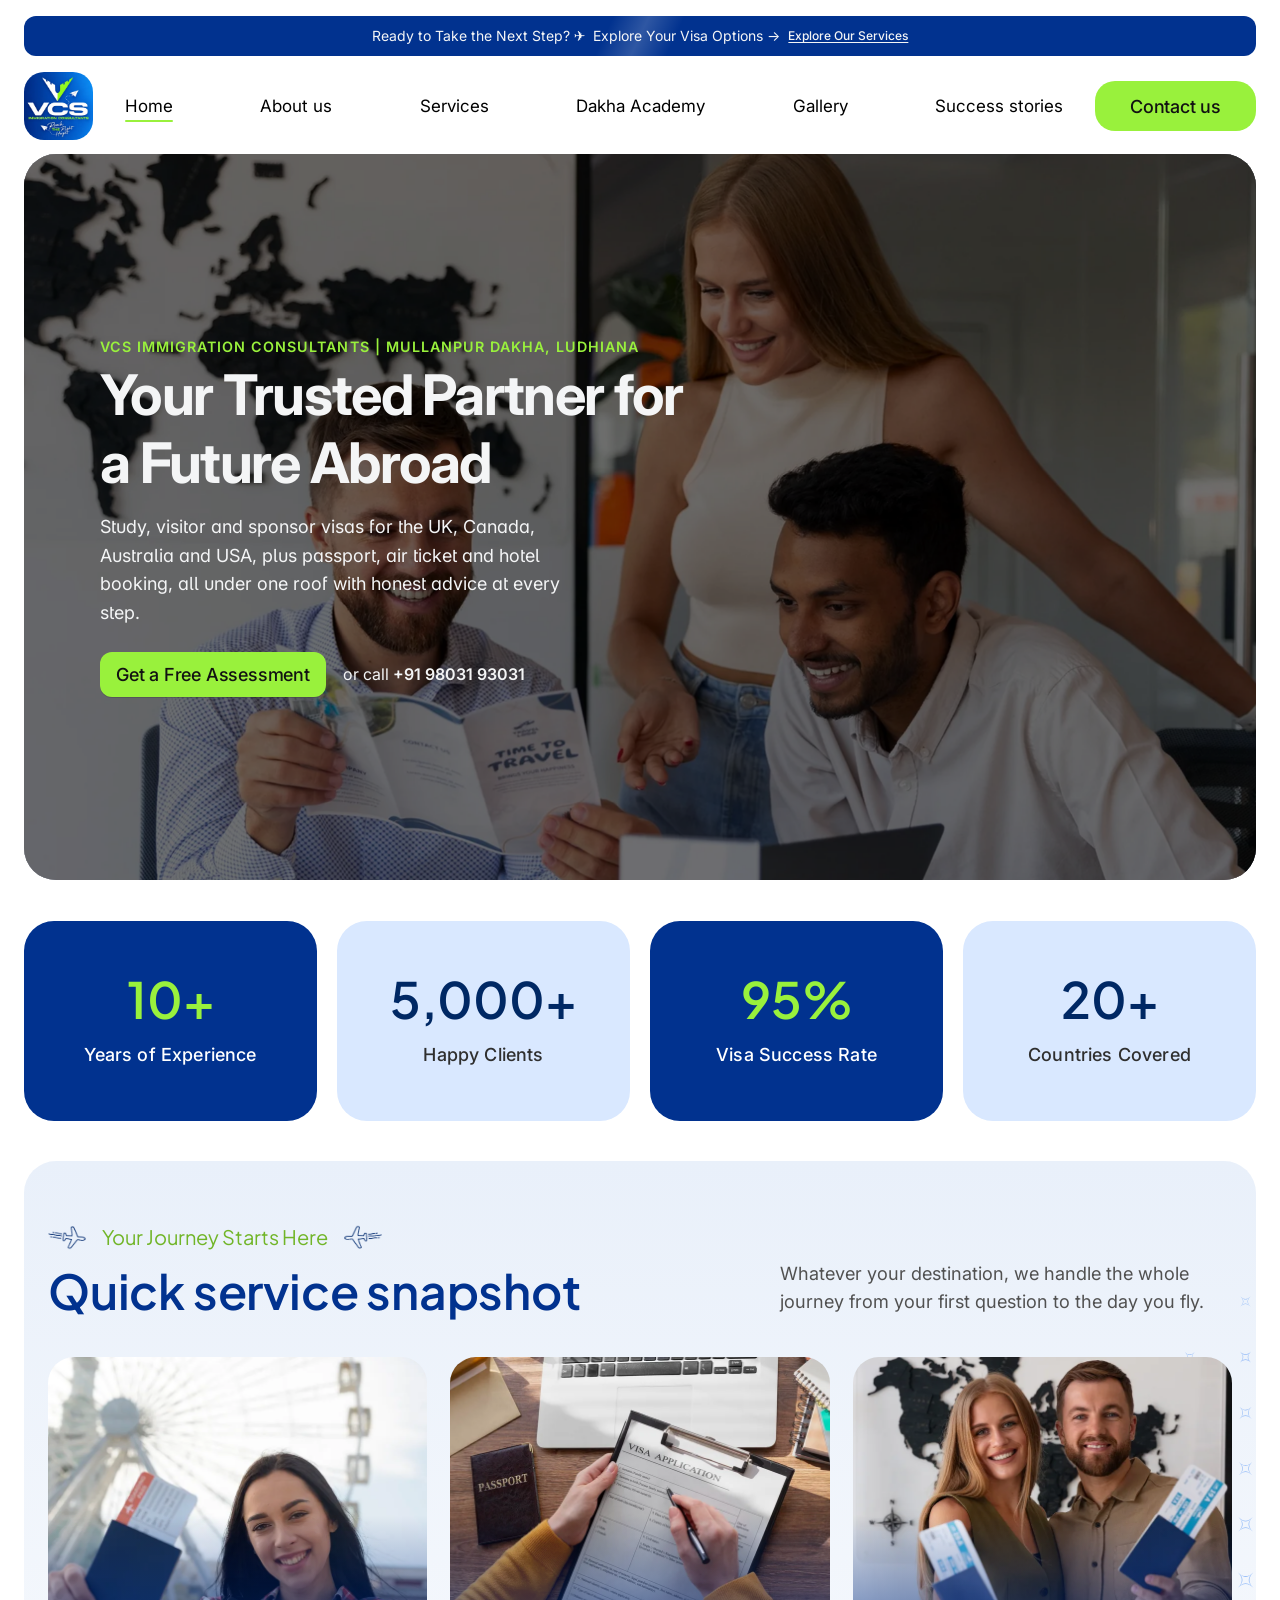
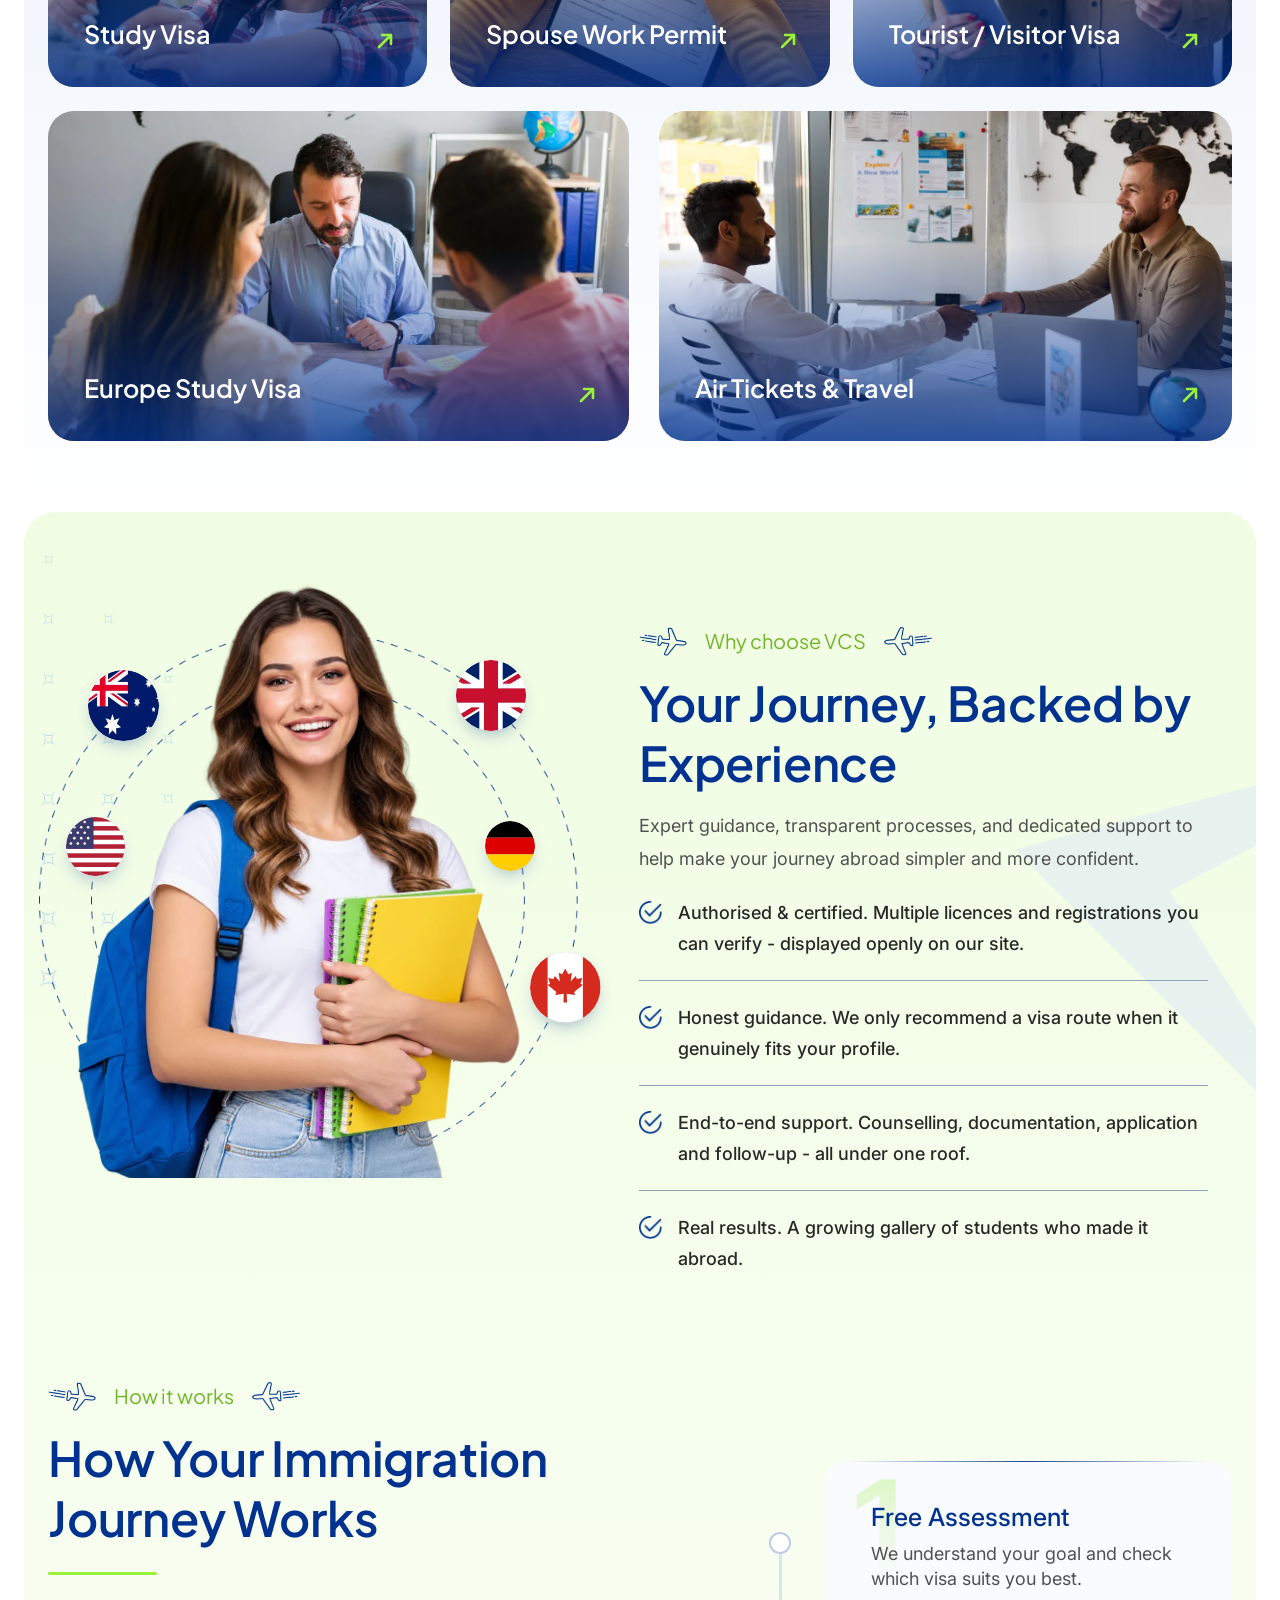
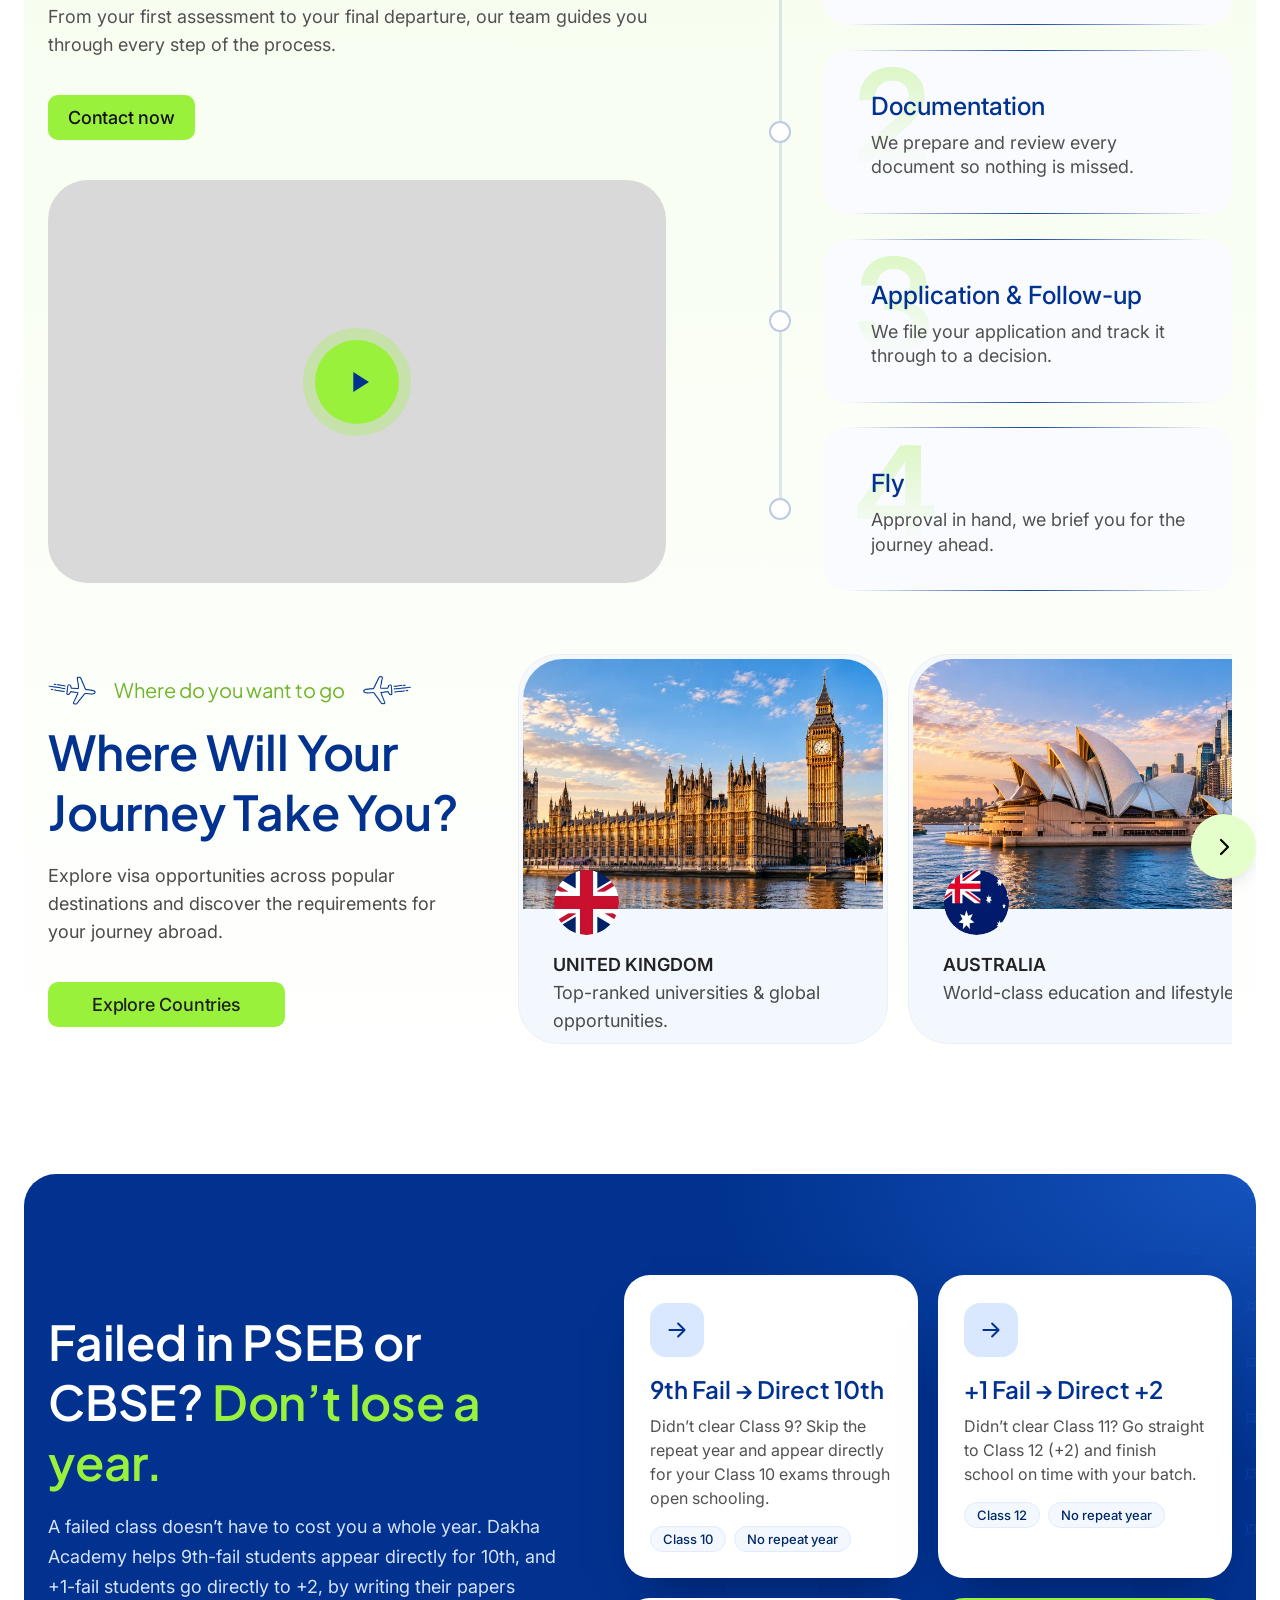
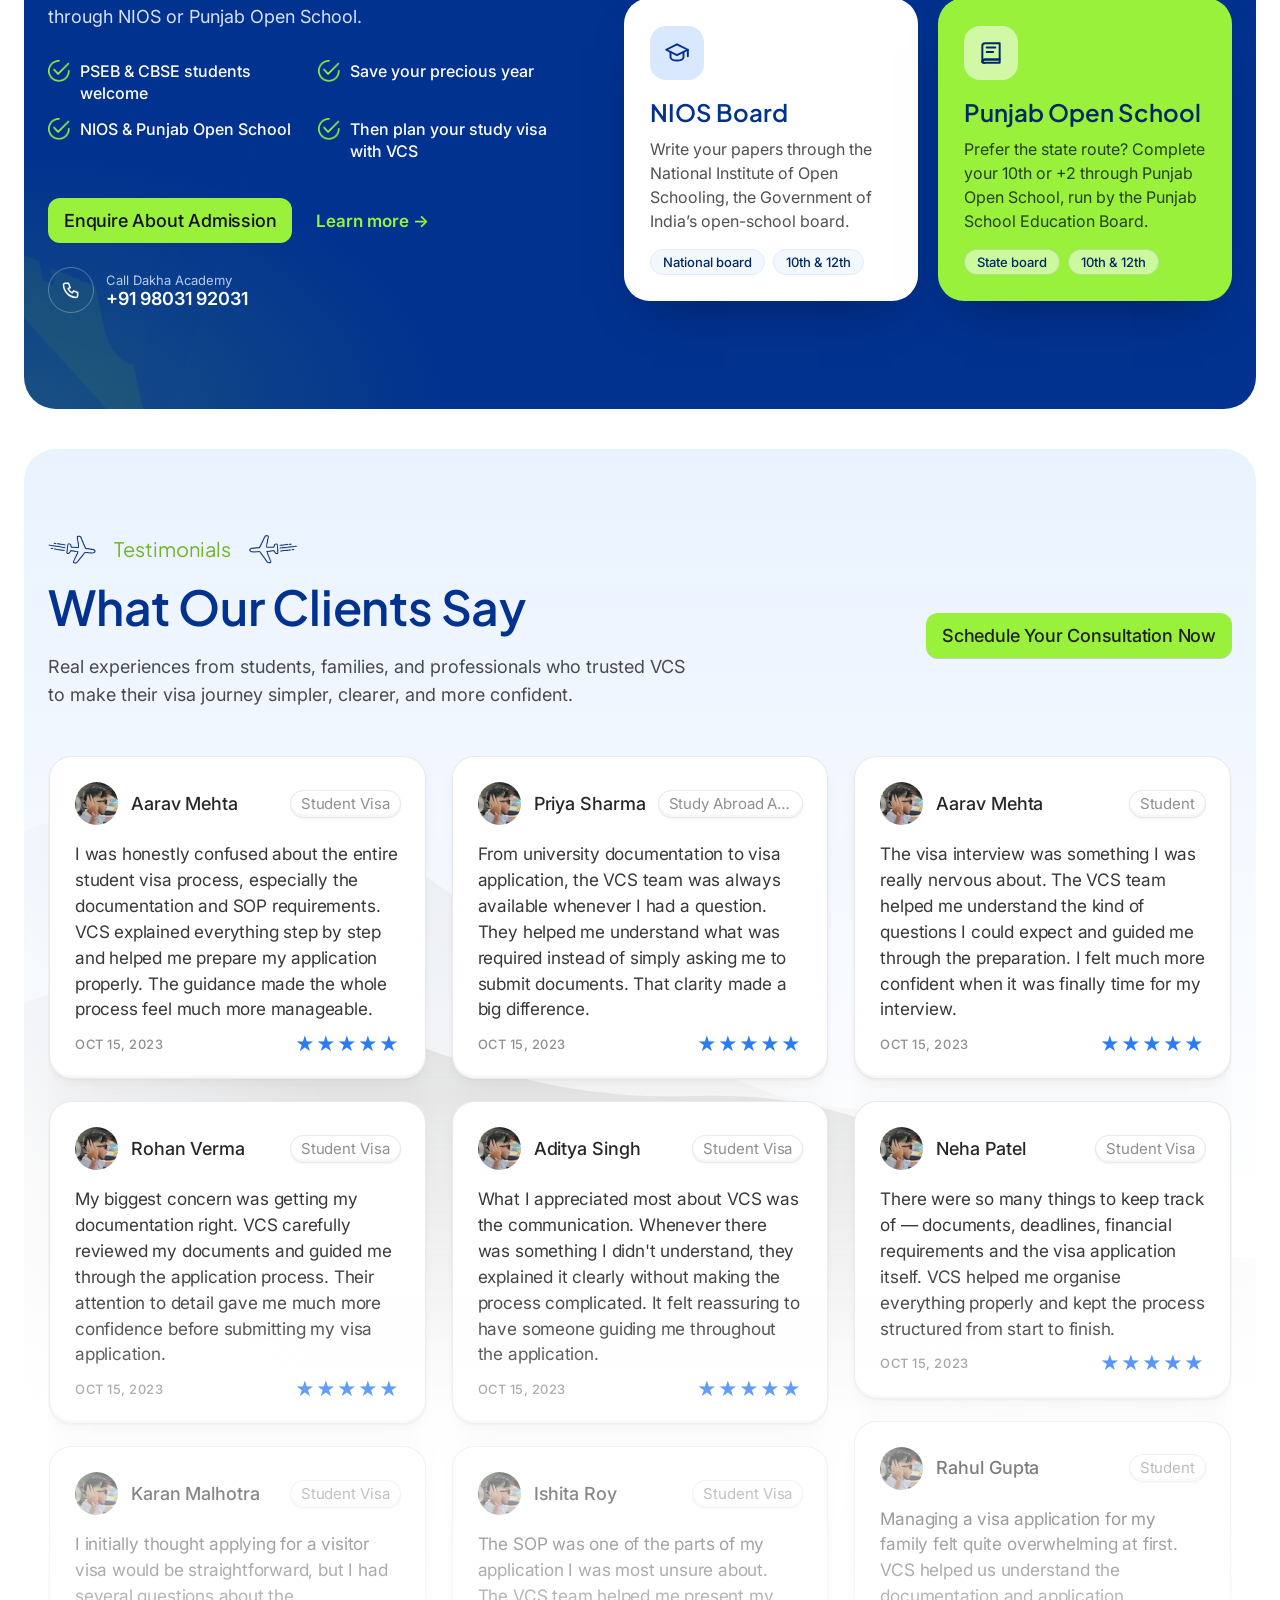
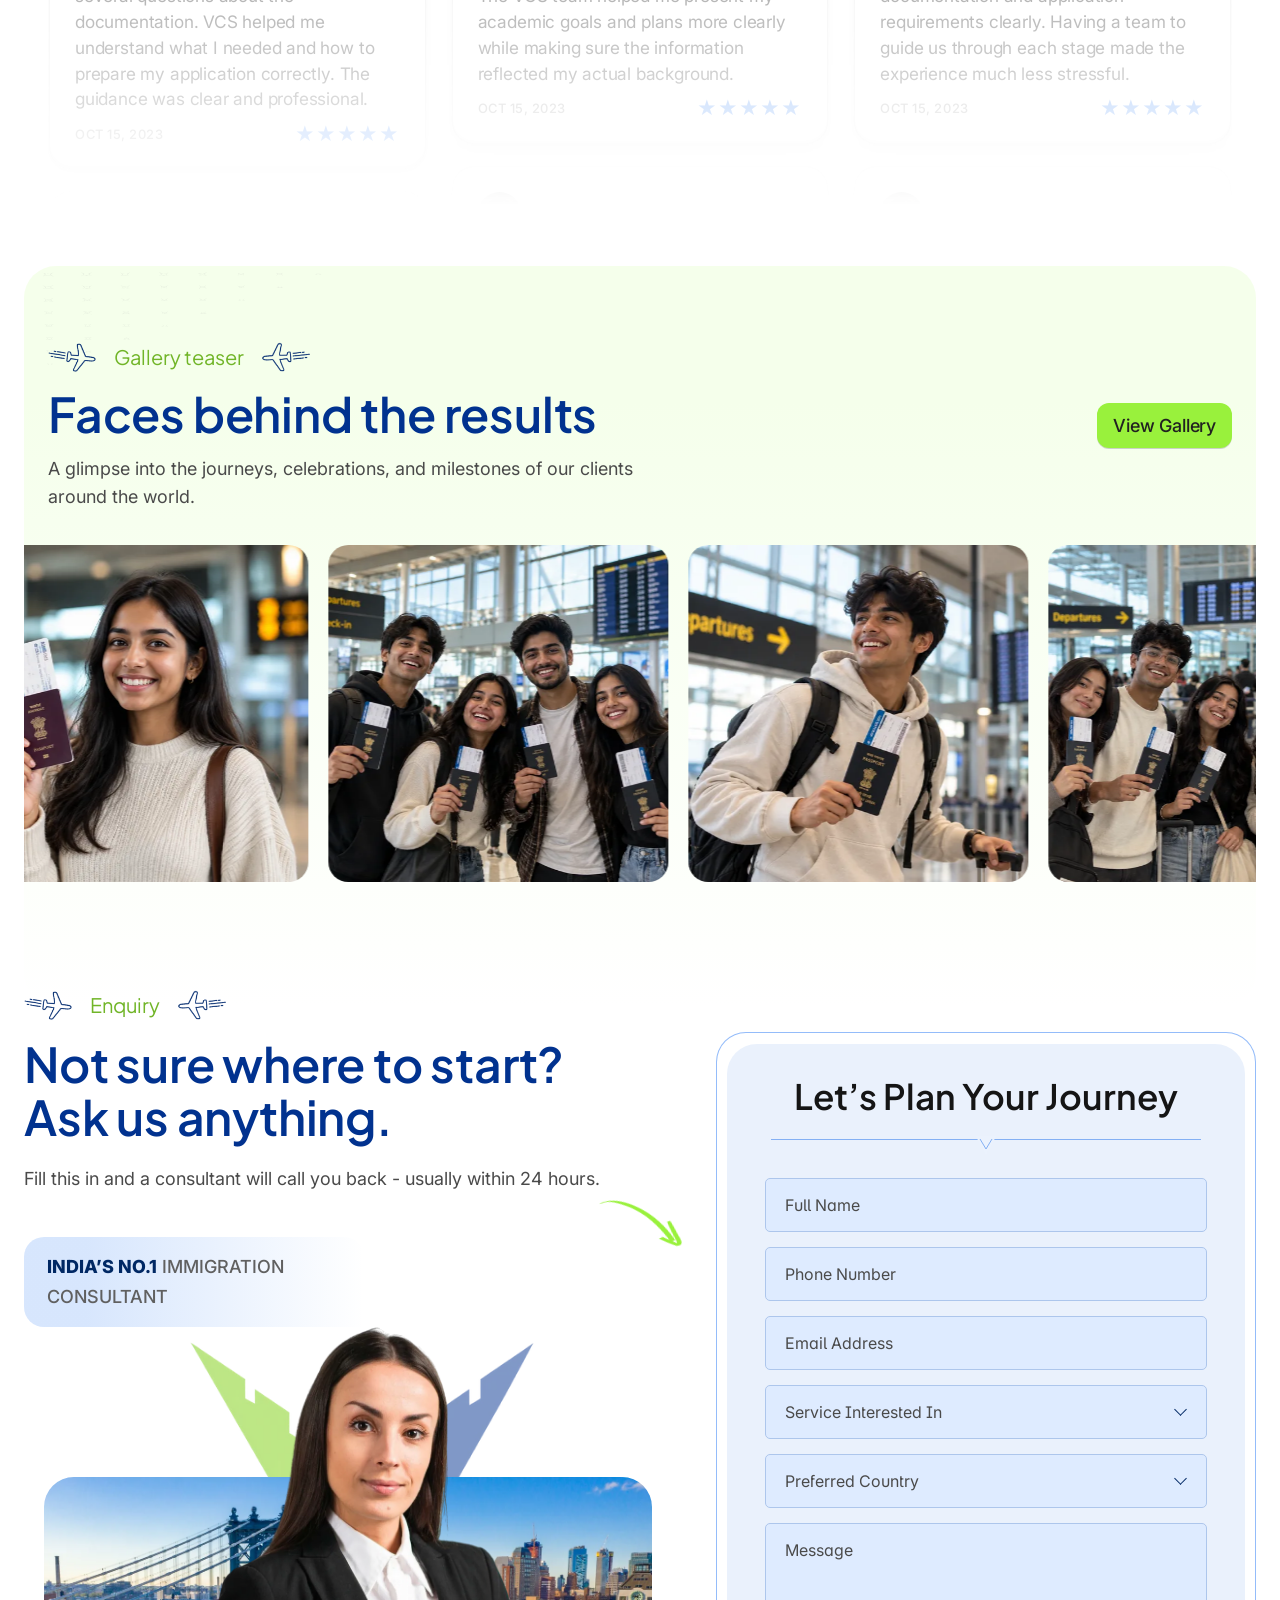
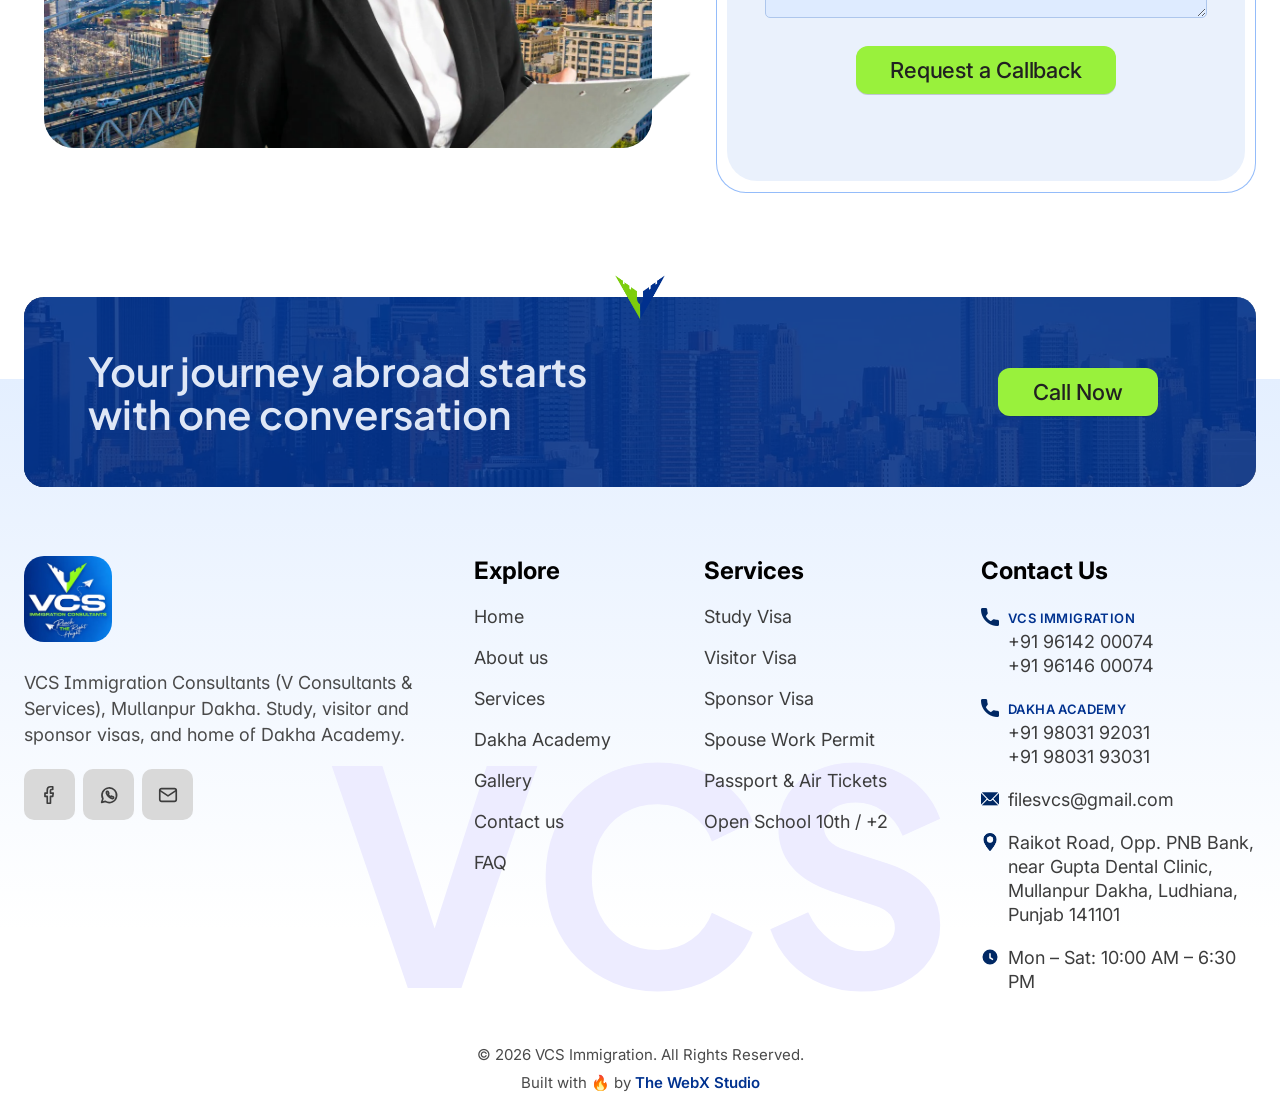
==== commit 53002c5d: "Testimonial pop-up, hover-reveal service subtext, header nav updates - Testimonials keep scrolling o" ====
--- a/index.html
+++ b/index.html
@@ -53,10 +53,9 @@
           <li><a href="index.html" aria-current="page">Home</a></li>
           <li><a href="about.html">About us</a></li>
           <li><a href="services.html">Services</a></li>
-          <li><a href="academy.html">Academy</a></li>
+          <li><a href="academy.html">Dakha Academy</a></li>
           <li><a href="index.html#gallery">Gallery</a></li>
           <li><a href="index.html#testimonials">Success stories</a></li>
-          <li><a href="contact.html#faq">FAQ</a></li>
         </ul>
         <a href="contact.html" class="btn btn--pill nav__cta-mobile">Contact us</a>
       </nav>
@@ -128,22 +127,34 @@
           </a>
           <a href="services.html#spouse" class="service reveal">
             <img src="assets/img/service-work.webp" alt="Filling out a visa application form" loading="lazy" />
-            <div class="service__body"><h3>Spouse Work Permit</h3></div>
+            <div class="service__body">
+              <h3>Spouse Work Permit</h3>
+              <p>Join your partner who is studying or working abroad.</p>
+            </div>
             <svg class="service__arrow" viewBox="0 0 24 24"><use href="#arrow-up-right"/></svg>
           </a>
           <a href="services.html#visitor" class="service reveal">
             <img src="assets/img/service-tourist.webp" alt="Couple holding passports and tickets" loading="lazy" />
-            <div class="service__body"><h3>Tourist / Visitor Visa</h3></div>
+            <div class="service__body">
+              <h3>Tourist / Visitor Visa</h3>
+              <p>Visit family, travel or attend events with confidence.</p>
+            </div>
             <svg class="service__arrow" viewBox="0 0 24 24"><use href="#arrow-up-right"/></svg>
           </a>
           <a href="services.html#europe" class="service service--wide reveal">
             <img src="assets/img/service-pr.webp" alt="Consultant advising students" loading="lazy" />
-            <div class="service__body"><h3>Europe Study Visa</h3></div>
+            <div class="service__body">
+              <h3>Europe Study Visa</h3>
+              <p>Quality education across Europe to suit your profile and budget.</p>
+            </div>
             <svg class="service__arrow" viewBox="0 0 24 24"><use href="#arrow-up-right"/></svg>
           </a>
           <a href="services.html#travel" class="service service--wide reveal">
             <img src="assets/img/service-business.webp" alt="Consultant handing over travel documents" loading="lazy" />
-            <div class="service__body"><h3>Air Tickets &amp; Travel</h3></div>
+            <div class="service__body">
+              <h3>Air Tickets &amp; Travel</h3>
+              <p>Visa approved? We sort flights and bookings too.</p>
+            </div>
             <svg class="service__arrow" viewBox="0 0 24 24"><use href="#arrow-up-right"/></svg>
           </a>
         </div>
--- a/css/style.css
+++ b/css/style.css
@@ -396,7 +396,12 @@
 .service:hover img { transform: scale(1.06); }
 .service__body { position: absolute; left: 36px; right: 80px; bottom: 30px; }
 .service h3 { font-family: var(--font-head); font-weight: 600; font-size: 25.13px; line-height: 1.2; }
-.service p { margin-top: 8px; max-width: 286px; font-size: 17.33px; font-weight: 500; line-height: 21.7px; color: #d5d5d5; }
+.service p { margin-top: 8px; max-width: 286px; font-size: 17.33px; font-weight: 500; line-height: 21.7px; color: #d5d5d5;
+  max-height: 0; opacity: 0; overflow: hidden; transform: translateY(8px);
+  transition: max-height .45s var(--ease), opacity .35s, transform .45s var(--ease);
+}
+.service:hover p, .service:focus-visible p { max-height: 90px; opacity: 1; transform: none; }
+@media (hover: none) { .service p { max-height: none; opacity: 1; transform: none; } }
 .service--study .service__body { bottom: 30px; }
 .service__arrow {
   position: absolute;
@@ -819,7 +824,6 @@
 .reviews__col--offset { padding-top: 0; }
 .reviews__inner { display: flex; flex-direction: column; gap: 24px; padding: 8px 2px; }
 .reviews.is-animated .reviews__inner { animation: reviewsUp var(--dur, 45s) linear infinite; }
-.reviews:hover .reviews__inner { animation-play-state: paused; }
 @keyframes reviewsUp { to { transform: translateY(calc(-50% - 12px)); } }
 
 .review {
@@ -855,6 +859,41 @@
 .review footer { display: flex; align-items: center; justify-content: space-between; margin-top: 14px; }
 .review time { font-size: 12.9px; font-weight: 500; line-height: 17.2px; letter-spacing: .52px; text-transform: uppercase; color: var(--muted); }
 .stars { color: var(--accent-blue); font-size: 19px; letter-spacing: 1px; line-height: 17px; }
+.review { cursor: pointer; transition: transform .3s var(--ease); }
+.review:hover, .review:focus-visible { transform: translateY(-3px); }
+.review:focus-visible { outline: 2px solid var(--accent-blue); outline-offset: 3px; }
+
+/* Testimonial pop-up */
+.review-modal {
+  width: min(560px, calc(100% - 32px));
+  max-height: calc(100% - 48px);
+  padding: 0;
+  border: 0;
+  border-radius: 24px;
+  background: transparent;
+  overflow: visible;
+}
+.review-modal::backdrop { background: rgba(8, 22, 48, .55); backdrop-filter: blur(4px); }
+.review-modal[open] { animation: modalIn .35s var(--ease); }
+.review-modal .review { cursor: auto; padding: 36px 32px 30px; transform: none; }
+.review-modal .review p { font-size: 18px; line-height: 28px; }
+.review-modal__close {
+  position: absolute;
+  top: -14px;
+  right: -14px;
+  width: 38px;
+  height: 38px;
+  border: 0;
+  border-radius: 50%;
+  background: #fff;
+  color: var(--ink);
+  font-size: 22px;
+  line-height: 1;
+  cursor: pointer;
+  box-shadow: 0 4px 14px rgba(0, 0, 0, .18);
+}
+@keyframes modalIn { from { opacity: 0; transform: translateY(16px) scale(.97); } }
+@media (max-width: 560px) { .review-modal__close { top: 8px; right: 8px; box-shadow: none; } }
 
 /* =========================================================
    Gallery
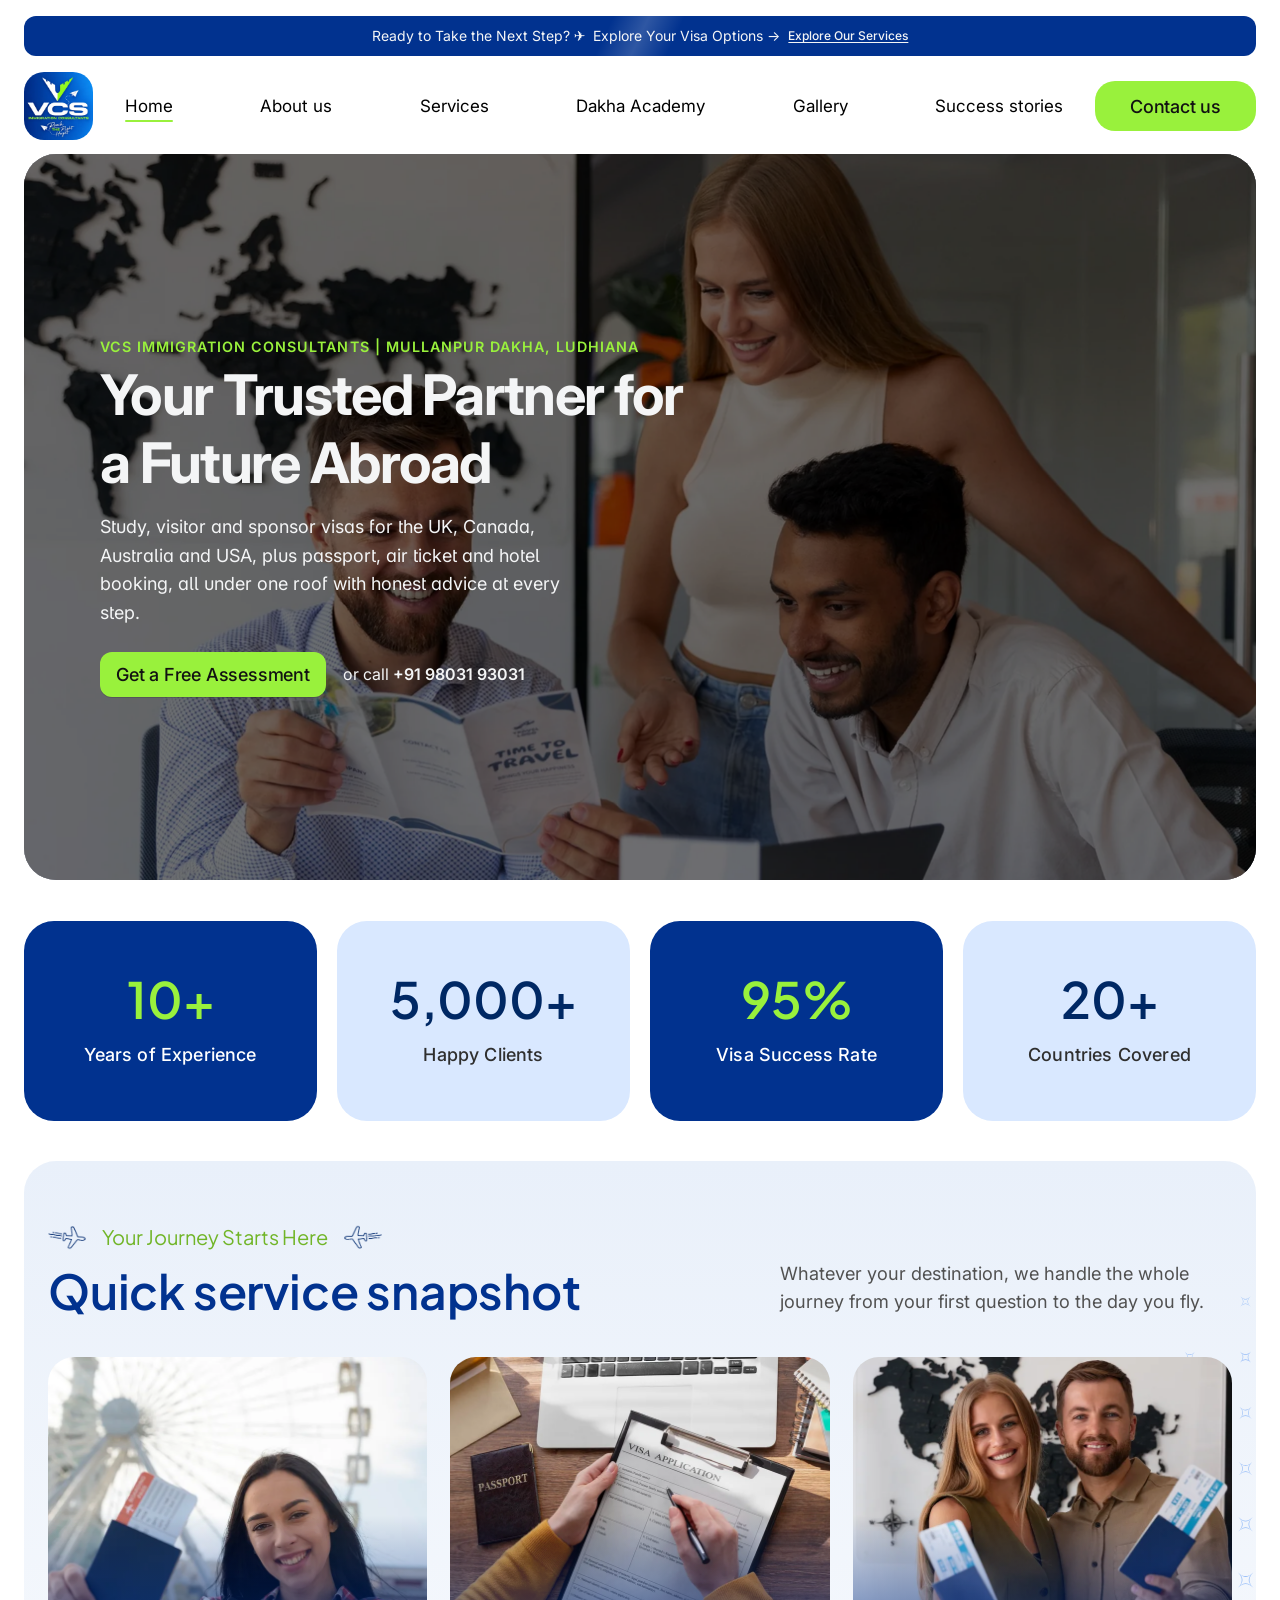
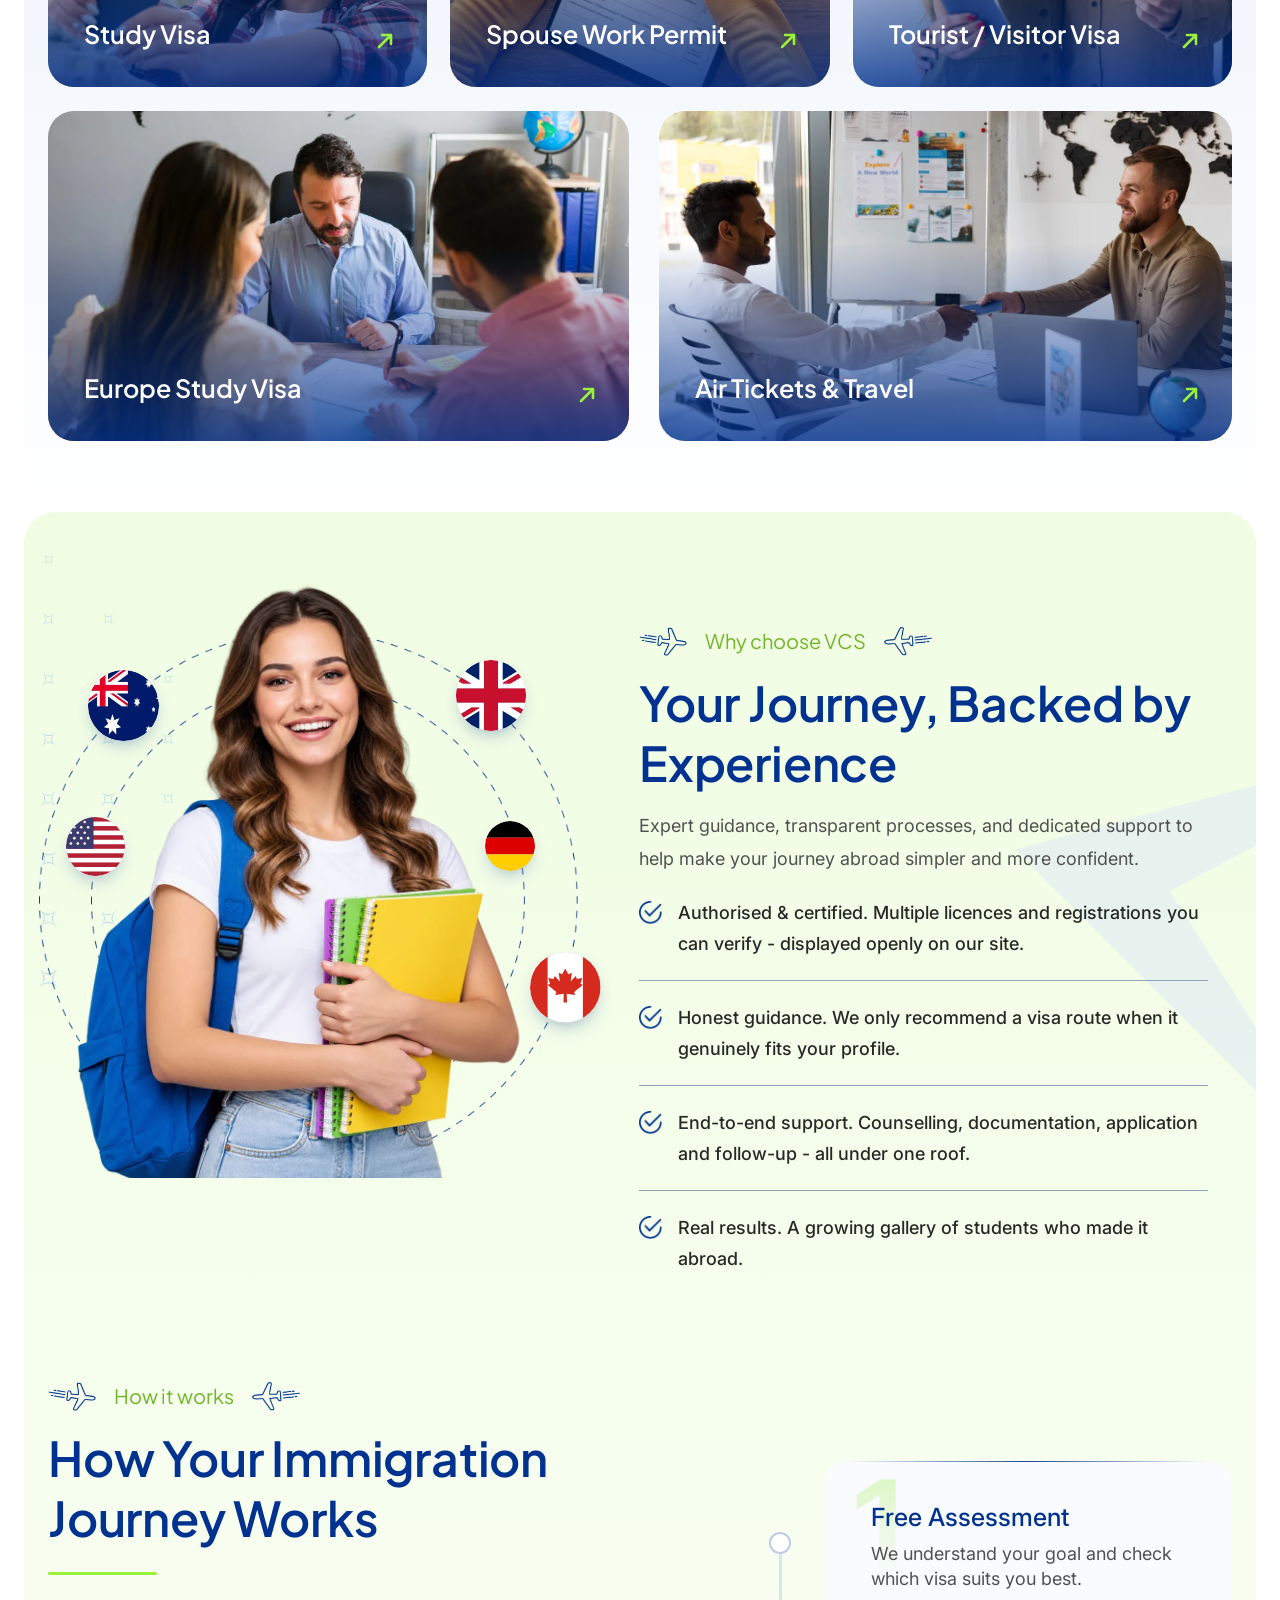
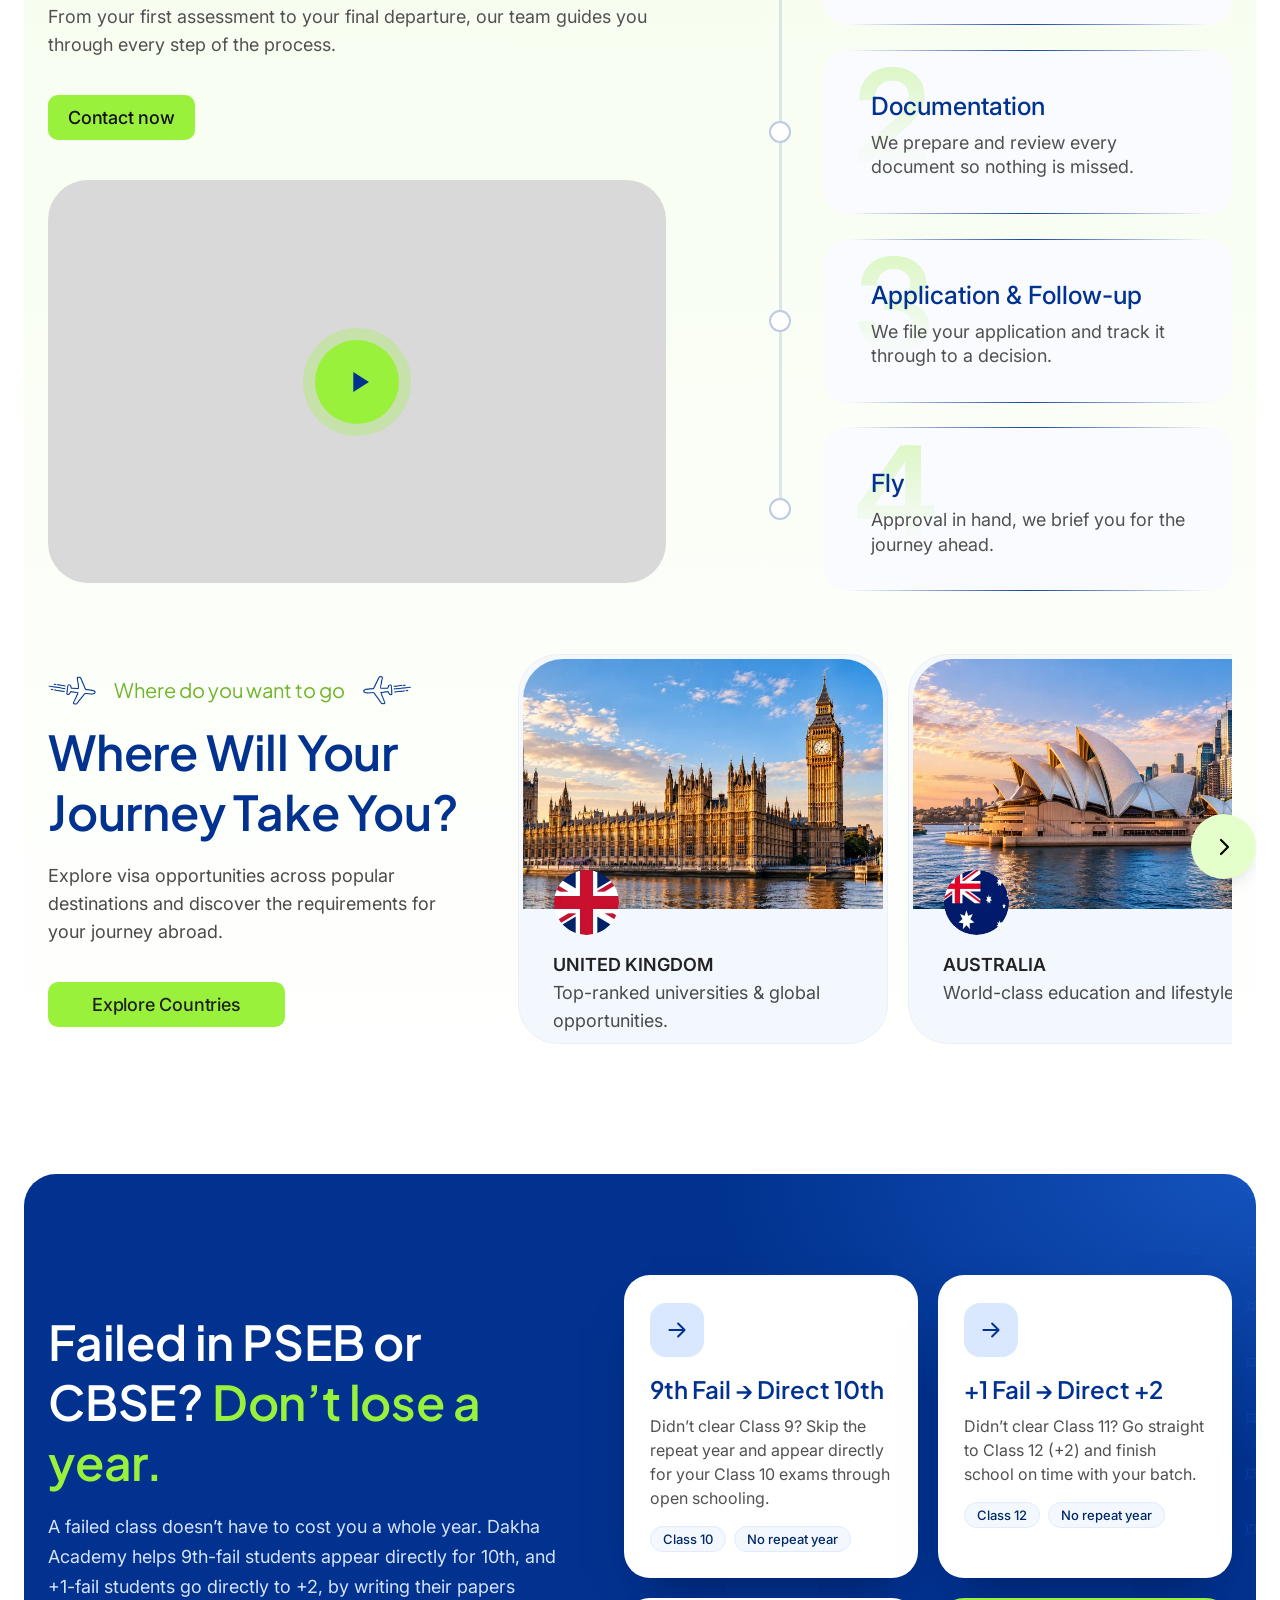
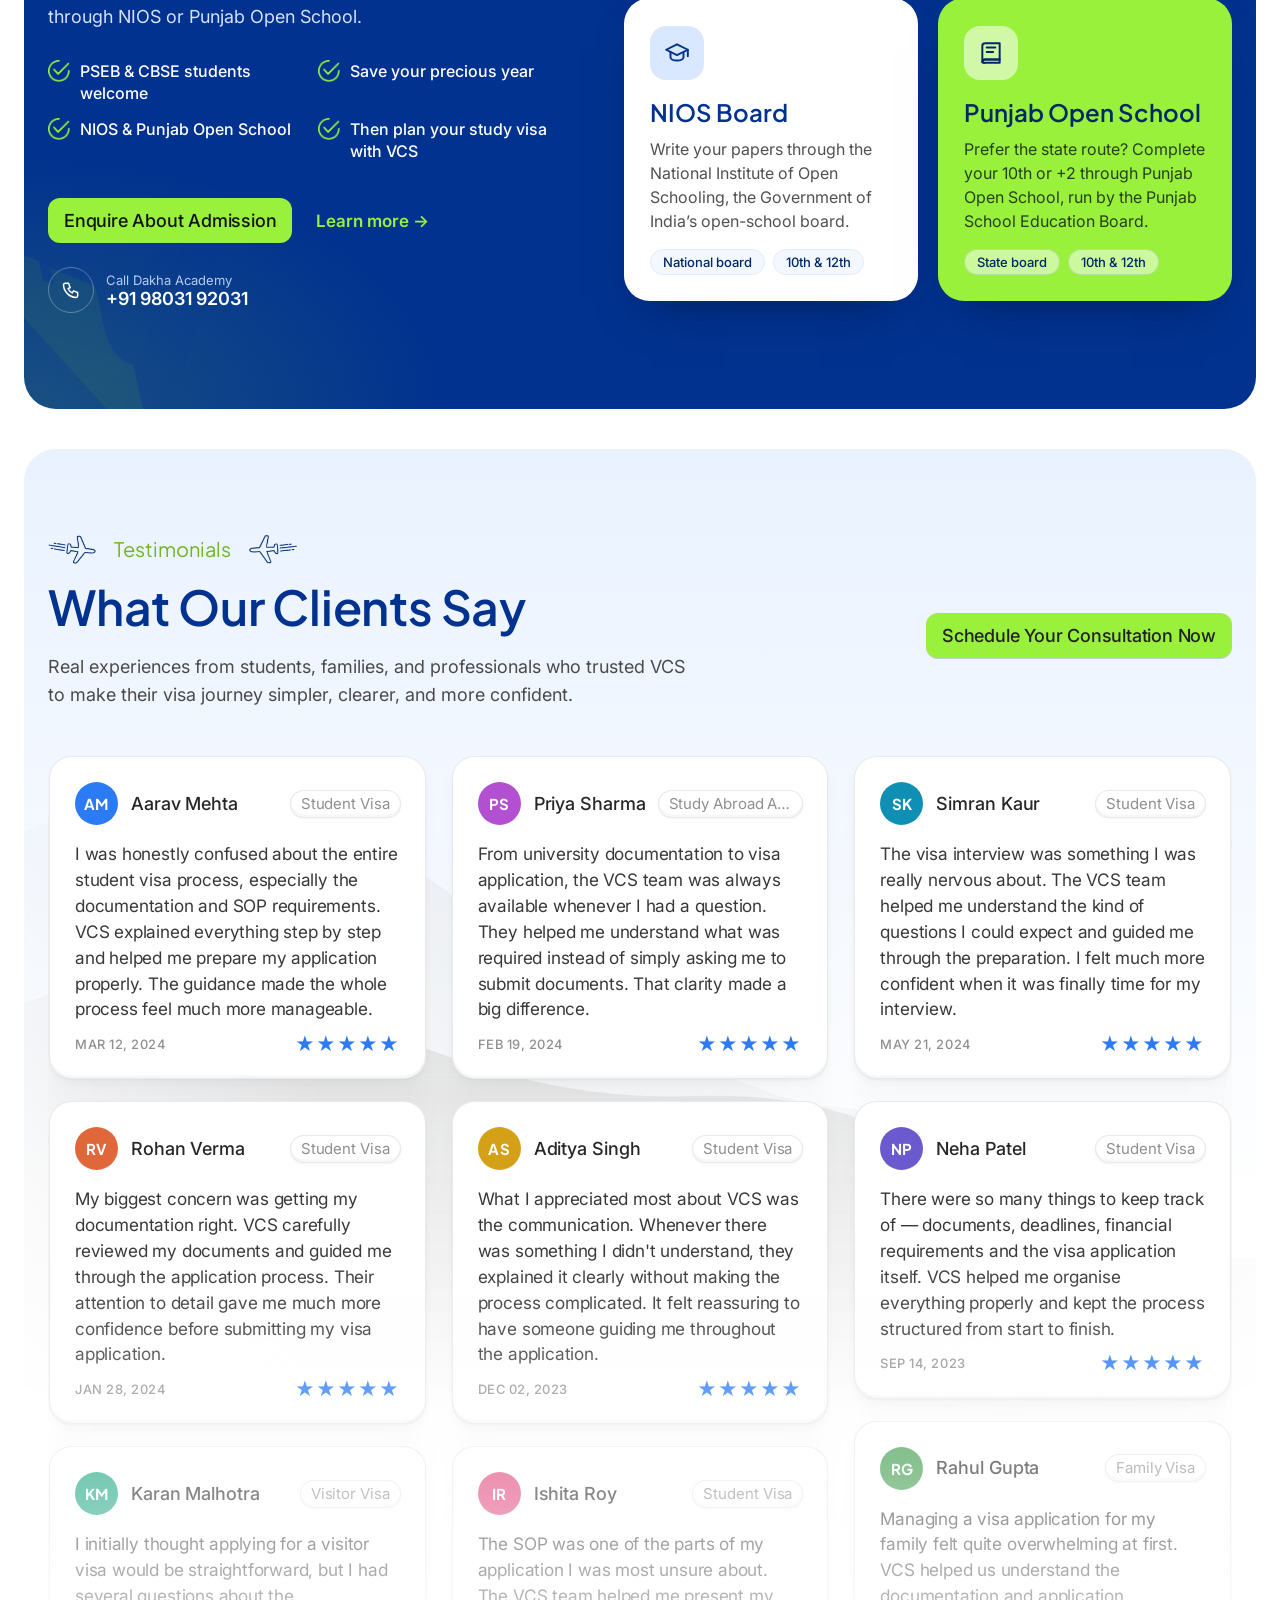
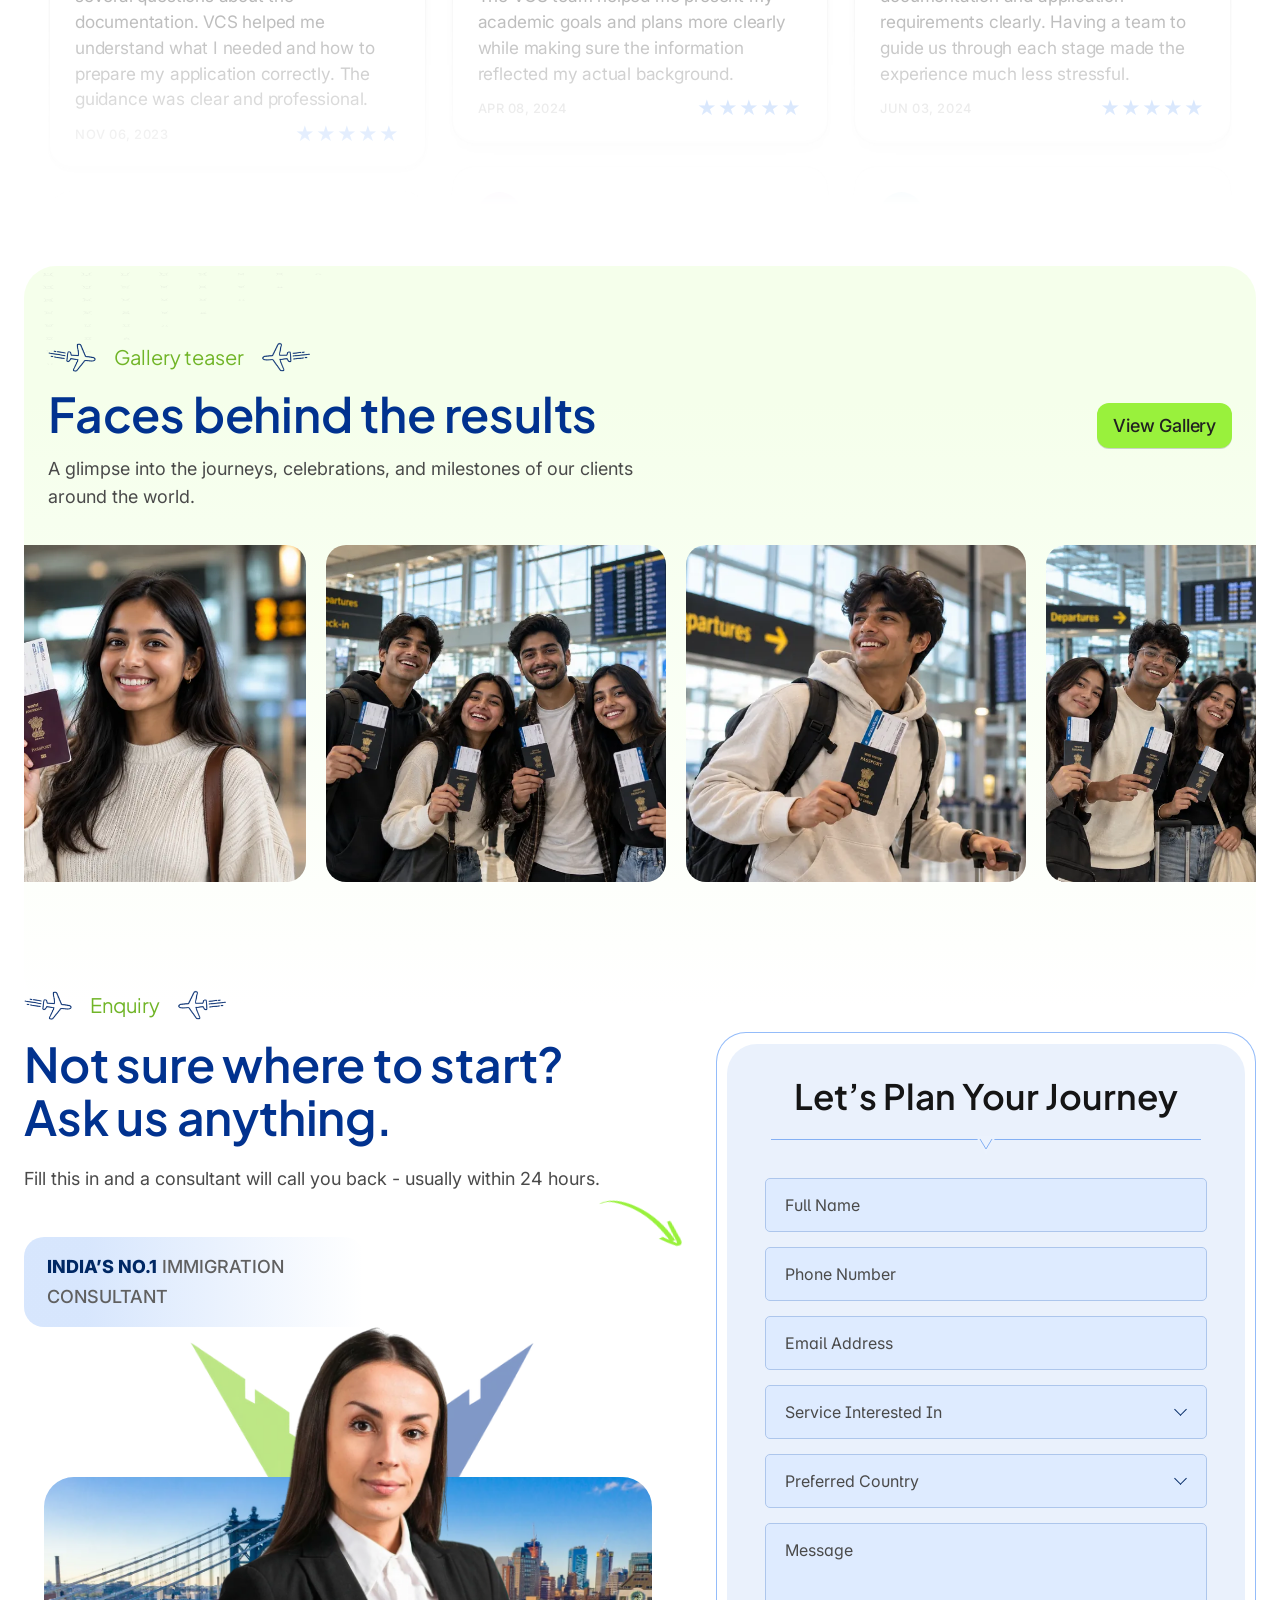
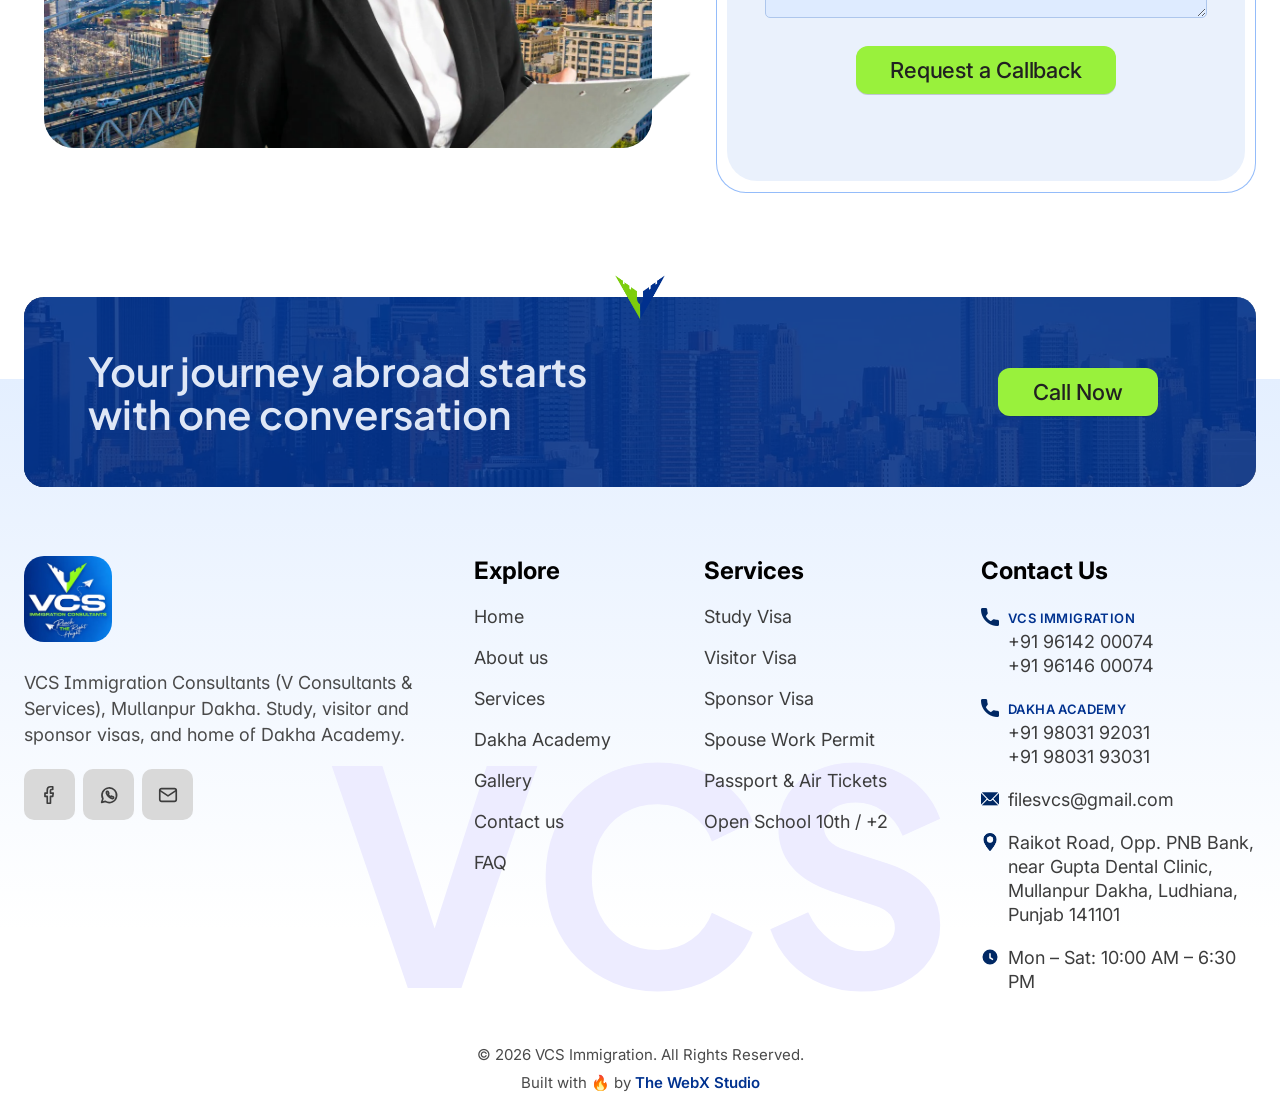
==== commit a5043620: "Testimonials: unique initials avatars, varied dates, fix duplicate name and tags" ====
--- a/index.html
+++ b/index.html
@@ -350,57 +350,57 @@
           <div class="reviews__col" data-speed="44">
             <div class="reviews__inner">
               <article class="review">
-                <header><img src="assets/img/avatar.webp" alt="" /><strong>Aarav Mehta</strong><span class="tag">Student Visa</span></header>
+                <header><span class="avatar" style="--av:#2b7bf5" aria-hidden="true">AM</span><strong>Aarav Mehta</strong><span class="tag">Student Visa</span></header>
                 <p>I was honestly confused about the entire student visa process, especially the documentation and SOP requirements. VCS explained everything step by step and helped me prepare my application properly. The guidance made the whole process feel much more manageable.</p>
-                <footer><time>Oct 15, 2023</time><span class="stars">★★★★★</span></footer>
-              </article>
-              <article class="review">
-                <header><img src="assets/img/avatar.webp" alt="" /><strong>Rohan Verma</strong><span class="tag">Student Visa</span></header>
+                <footer><time>Mar 12, 2024</time><span class="stars">★★★★★</span></footer>
+              </article>
+              <article class="review">
+                <header><span class="avatar" style="--av:#e0673a" aria-hidden="true">RV</span><strong>Rohan Verma</strong><span class="tag">Student Visa</span></header>
                 <p>My biggest concern was getting my documentation right. VCS carefully reviewed my documents and guided me through the application process. Their attention to detail gave me much more confidence before submitting my visa application.</p>
-                <footer><time>Oct 15, 2023</time><span class="stars">★★★★★</span></footer>
-              </article>
-              <article class="review">
-                <header><img src="assets/img/avatar.webp" alt="" /><strong>Karan Malhotra</strong><span class="tag">Student Visa</span></header>
+                <footer><time>Jan 28, 2024</time><span class="stars">★★★★★</span></footer>
+              </article>
+              <article class="review">
+                <header><span class="avatar" style="--av:#16a37f" aria-hidden="true">KM</span><strong>Karan Malhotra</strong><span class="tag">Visitor Visa</span></header>
                 <p>I initially thought applying for a visitor visa would be straightforward, but I had several questions about the documentation. VCS helped me understand what I needed and how to prepare my application correctly. The guidance was clear and professional.</p>
-                <footer><time>Oct 15, 2023</time><span class="stars">★★★★★</span></footer>
+                <footer><time>Nov 06, 2023</time><span class="stars">★★★★★</span></footer>
               </article>
             </div>
           </div>
           <div class="reviews__col reviews__col--offset" data-speed="52">
             <div class="reviews__inner">
               <article class="review">
-                <header><img src="assets/img/avatar.webp" alt="" /><strong>Priya Sharma</strong><span class="tag">Study Abroad Applicant</span></header>
+                <header><span class="avatar" style="--av:#b34fd1" aria-hidden="true">PS</span><strong>Priya Sharma</strong><span class="tag">Study Abroad Applicant</span></header>
                 <p>From university documentation to visa application, the VCS team was always available whenever I had a question. They helped me understand what was required instead of simply asking me to submit documents. That clarity made a big difference.</p>
-                <footer><time>Oct 15, 2023</time><span class="stars">★★★★★</span></footer>
-              </article>
-              <article class="review">
-                <header><img src="assets/img/avatar.webp" alt="" /><strong>Aditya Singh</strong><span class="tag">Student Visa</span></header>
+                <footer><time>Feb 19, 2024</time><span class="stars">★★★★★</span></footer>
+              </article>
+              <article class="review">
+                <header><span class="avatar" style="--av:#d4a017" aria-hidden="true">AS</span><strong>Aditya Singh</strong><span class="tag">Student Visa</span></header>
                 <p>What I appreciated most about VCS was the communication. Whenever there was something I didn't understand, they explained it clearly without making the process complicated. It felt reassuring to have someone guiding me throughout the application.</p>
-                <footer><time>Oct 15, 2023</time><span class="stars">★★★★★</span></footer>
-              </article>
-              <article class="review">
-                <header><img src="assets/img/avatar.webp" alt="" /><strong>Ishita Roy</strong><span class="tag">Student Visa</span></header>
+                <footer><time>Dec 02, 2023</time><span class="stars">★★★★★</span></footer>
+              </article>
+              <article class="review">
+                <header><span class="avatar" style="--av:#e0457b" aria-hidden="true">IR</span><strong>Ishita Roy</strong><span class="tag">Student Visa</span></header>
                 <p>The SOP was one of the parts of my application I was most unsure about. The VCS team helped me present my academic goals and plans more clearly while making sure the information reflected my actual background.</p>
-                <footer><time>Oct 15, 2023</time><span class="stars">★★★★★</span></footer>
+                <footer><time>Apr 08, 2024</time><span class="stars">★★★★★</span></footer>
               </article>
             </div>
           </div>
           <div class="reviews__col" data-speed="40">
             <div class="reviews__inner">
               <article class="review">
-                <header><img src="assets/img/avatar.webp" alt="" /><strong>Aarav Mehta</strong><span class="tag">Student</span></header>
+                <header><span class="avatar" style="--av:#0f8fb3" aria-hidden="true">SK</span><strong>Simran Kaur</strong><span class="tag">Student Visa</span></header>
                 <p>The visa interview was something I was really nervous about. The VCS team helped me understand the kind of questions I could expect and guided me through the preparation. I felt much more confident when it was finally time for my interview.</p>
-                <footer><time>Oct 15, 2023</time><span class="stars">★★★★★</span></footer>
-              </article>
-              <article class="review">
-                <header><img src="assets/img/avatar.webp" alt="" /><strong>Neha Patel</strong><span class="tag">Student Visa</span></header>
+                <footer><time>May 21, 2024</time><span class="stars">★★★★★</span></footer>
+              </article>
+              <article class="review">
+                <header><span class="avatar" style="--av:#6a5acd" aria-hidden="true">NP</span><strong>Neha Patel</strong><span class="tag">Student Visa</span></header>
                 <p>There were so many things to keep track of — documents, deadlines, financial requirements and the visa application itself. VCS helped me organise everything properly and kept the process structured from start to finish.</p>
-                <footer><time>Oct 15, 2023</time><span class="stars">★★★★★</span></footer>
-              </article>
-              <article class="review">
-                <header><img src="assets/img/avatar.webp" alt="" /><strong>Rahul Gupta</strong><span class="tag">Student</span></header>
+                <footer><time>Sep 14, 2023</time><span class="stars">★★★★★</span></footer>
+              </article>
+              <article class="review">
+                <header><span class="avatar" style="--av:#3d9a4a" aria-hidden="true">RG</span><strong>Rahul Gupta</strong><span class="tag">Family Visa</span></header>
                 <p>Managing a visa application for my family felt quite overwhelming at first. VCS helped us understand the documentation and application requirements clearly. Having a team to guide us through each stage made the experience much less stressful.</p>
-                <footer><time>Oct 15, 2023</time><span class="stars">★★★★★</span></footer>
+                <footer><time>Jun 03, 2024</time><span class="stars">★★★★★</span></footer>
               </article>
             </div>
           </div>
--- a/css/style.css
+++ b/css/style.css
@@ -838,7 +838,20 @@
     inset 0 -2.583px 0 rgba(61, 61, 61, .04);
 }
 .review header { display: flex; align-items: center; gap: 13px; }
-.review header img { width: 43px; height: 43px; border-radius: 50%; object-fit: cover; flex: none; }
+.review .avatar {
+  display: grid;
+  place-items: center;
+  width: 43px;
+  height: 43px;
+  flex: none;
+  border-radius: 50%;
+  background: var(--av, var(--accent-blue));
+  color: #fff;
+  font-family: var(--font-head);
+  font-size: 15px;
+  font-weight: 700;
+  letter-spacing: .3px;
+}
 .review strong { white-space: nowrap; font-size: 18px; font-weight: 500; line-height: 21.5px; letter-spacing: -.09px; color: #272727; }
 .review .tag {
   margin-left: auto;
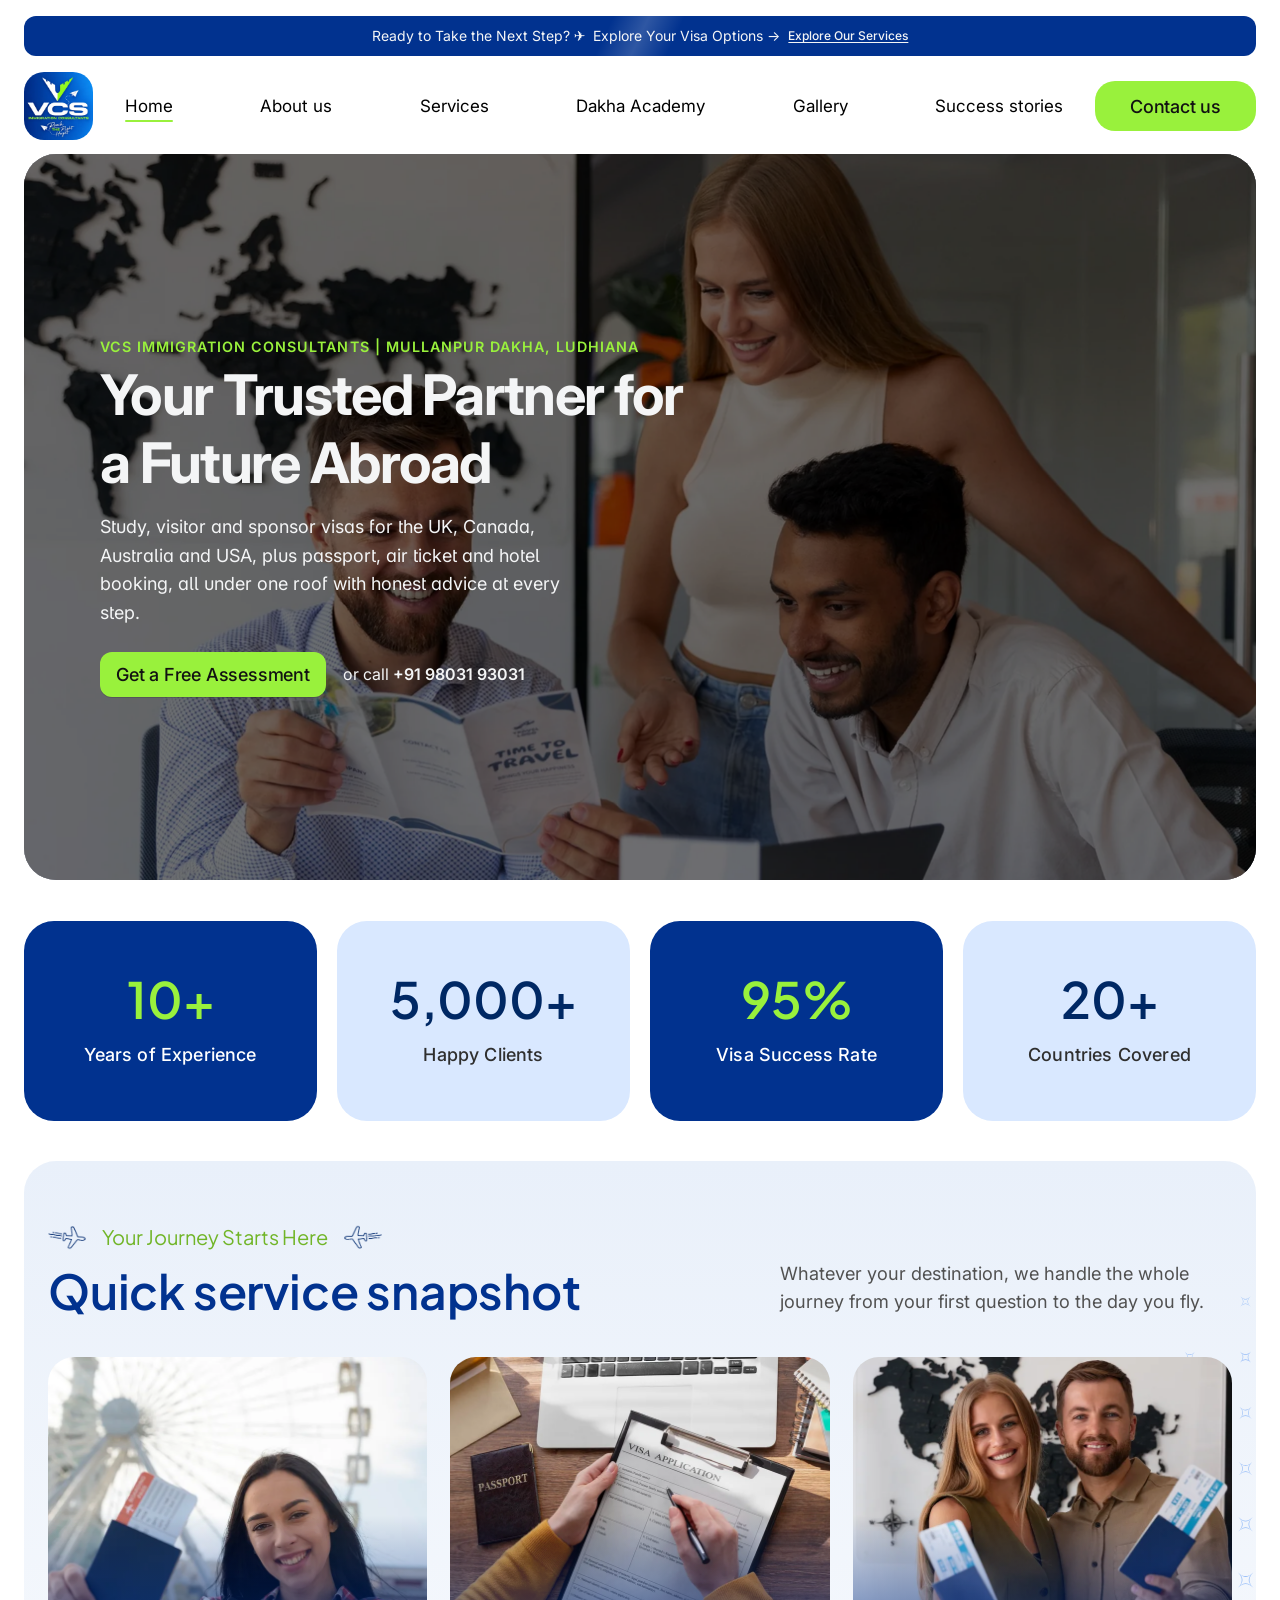
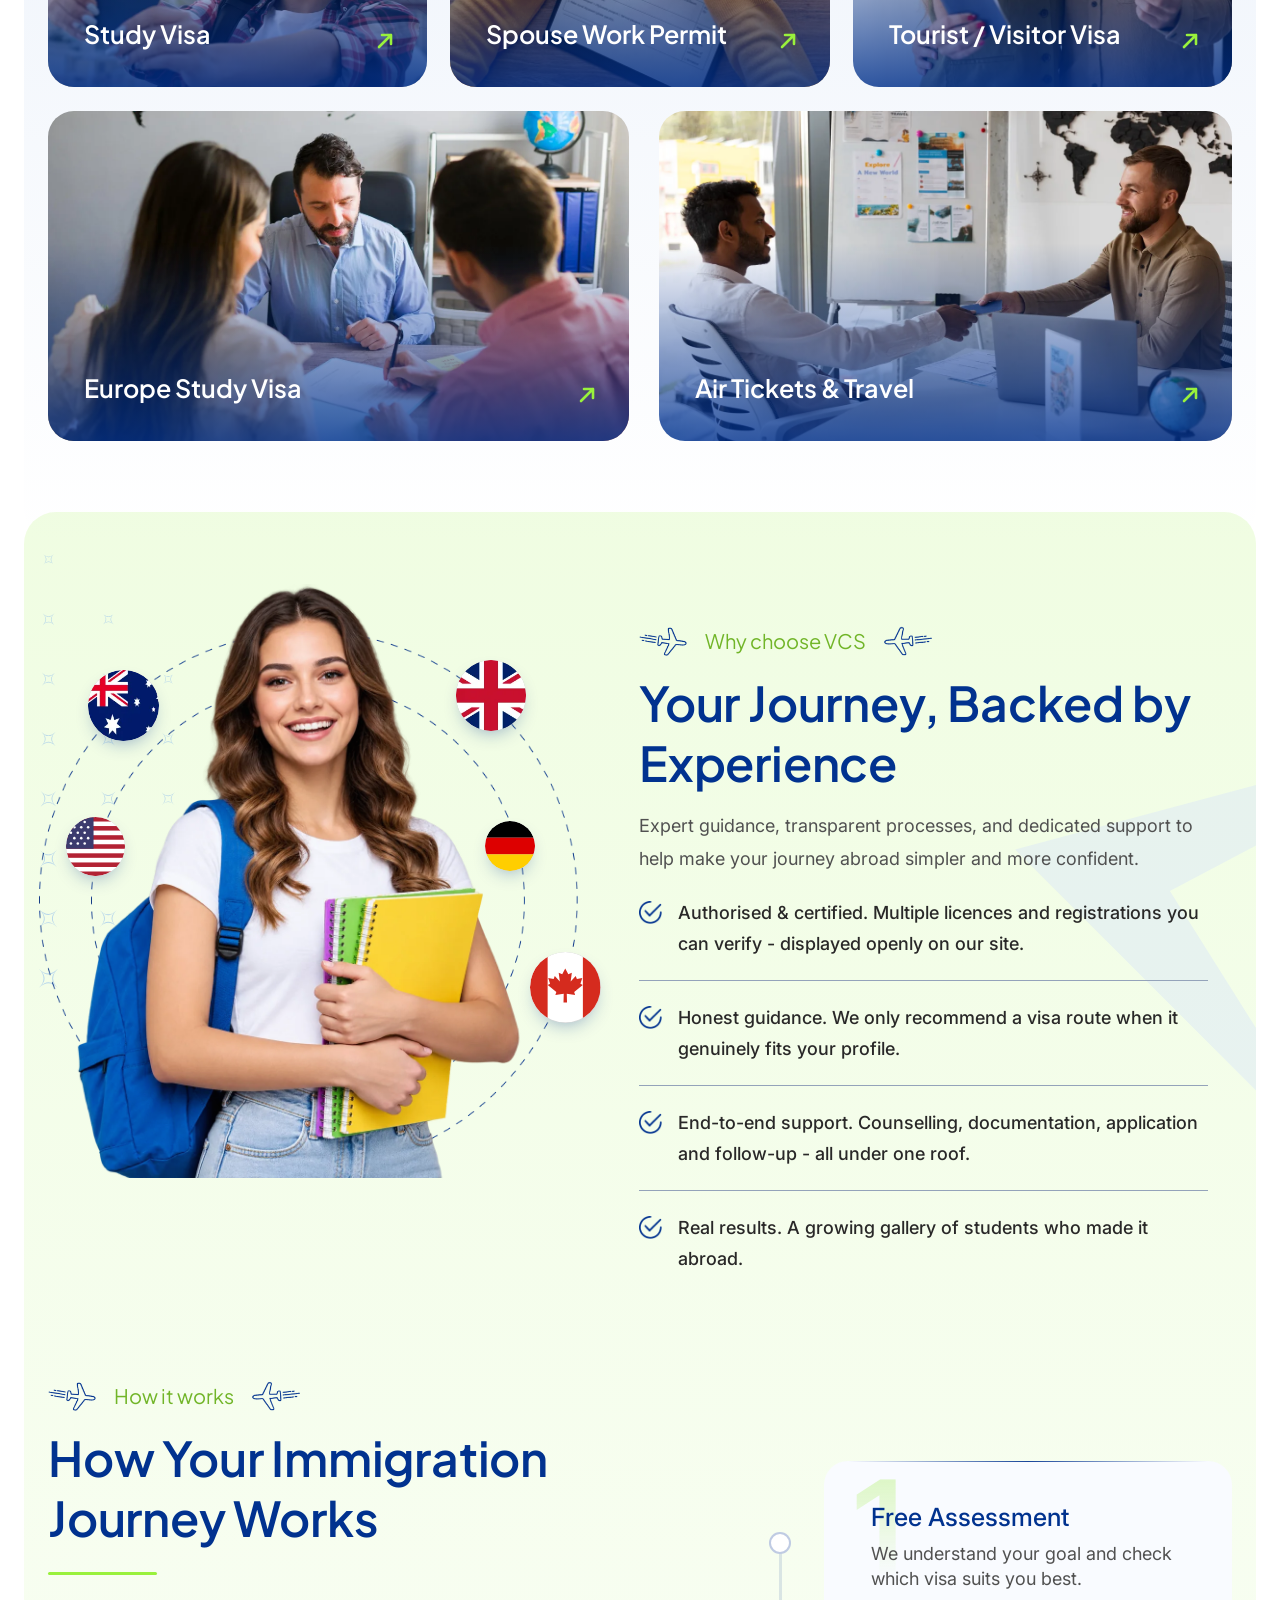
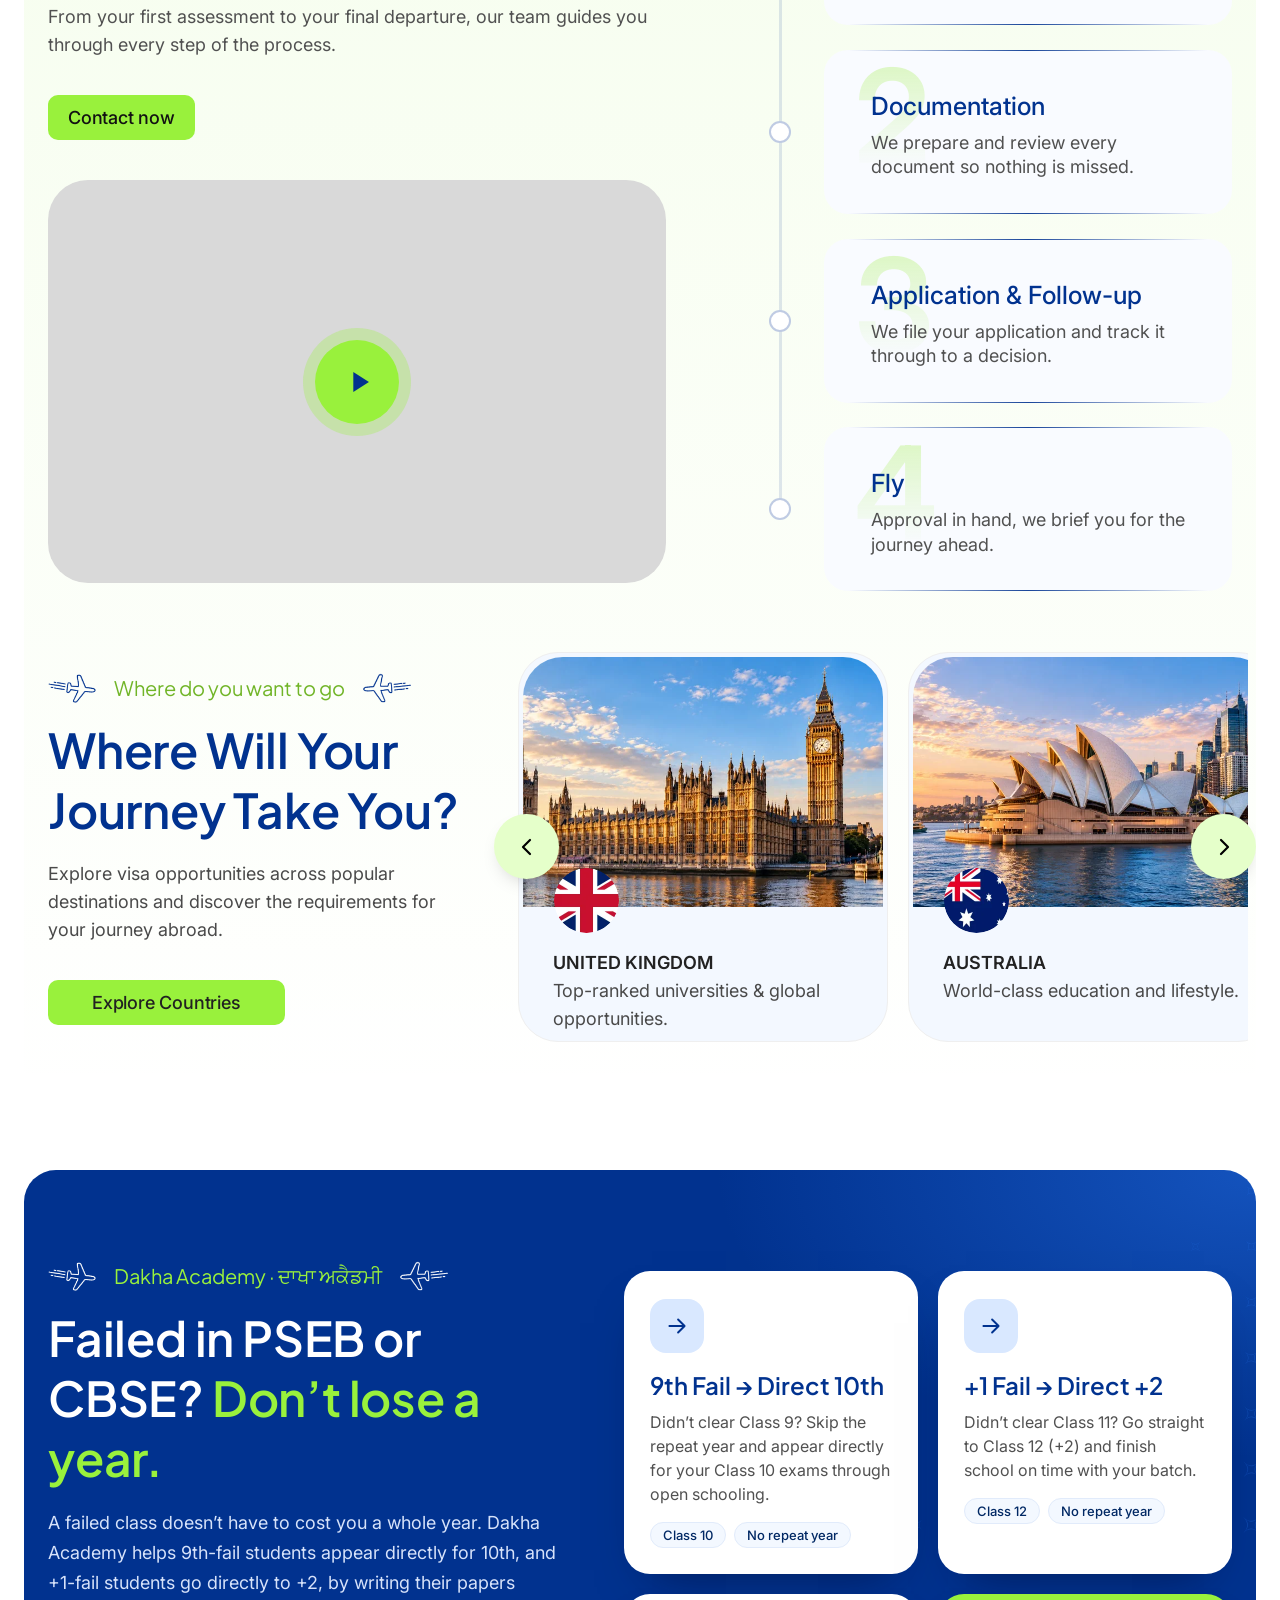
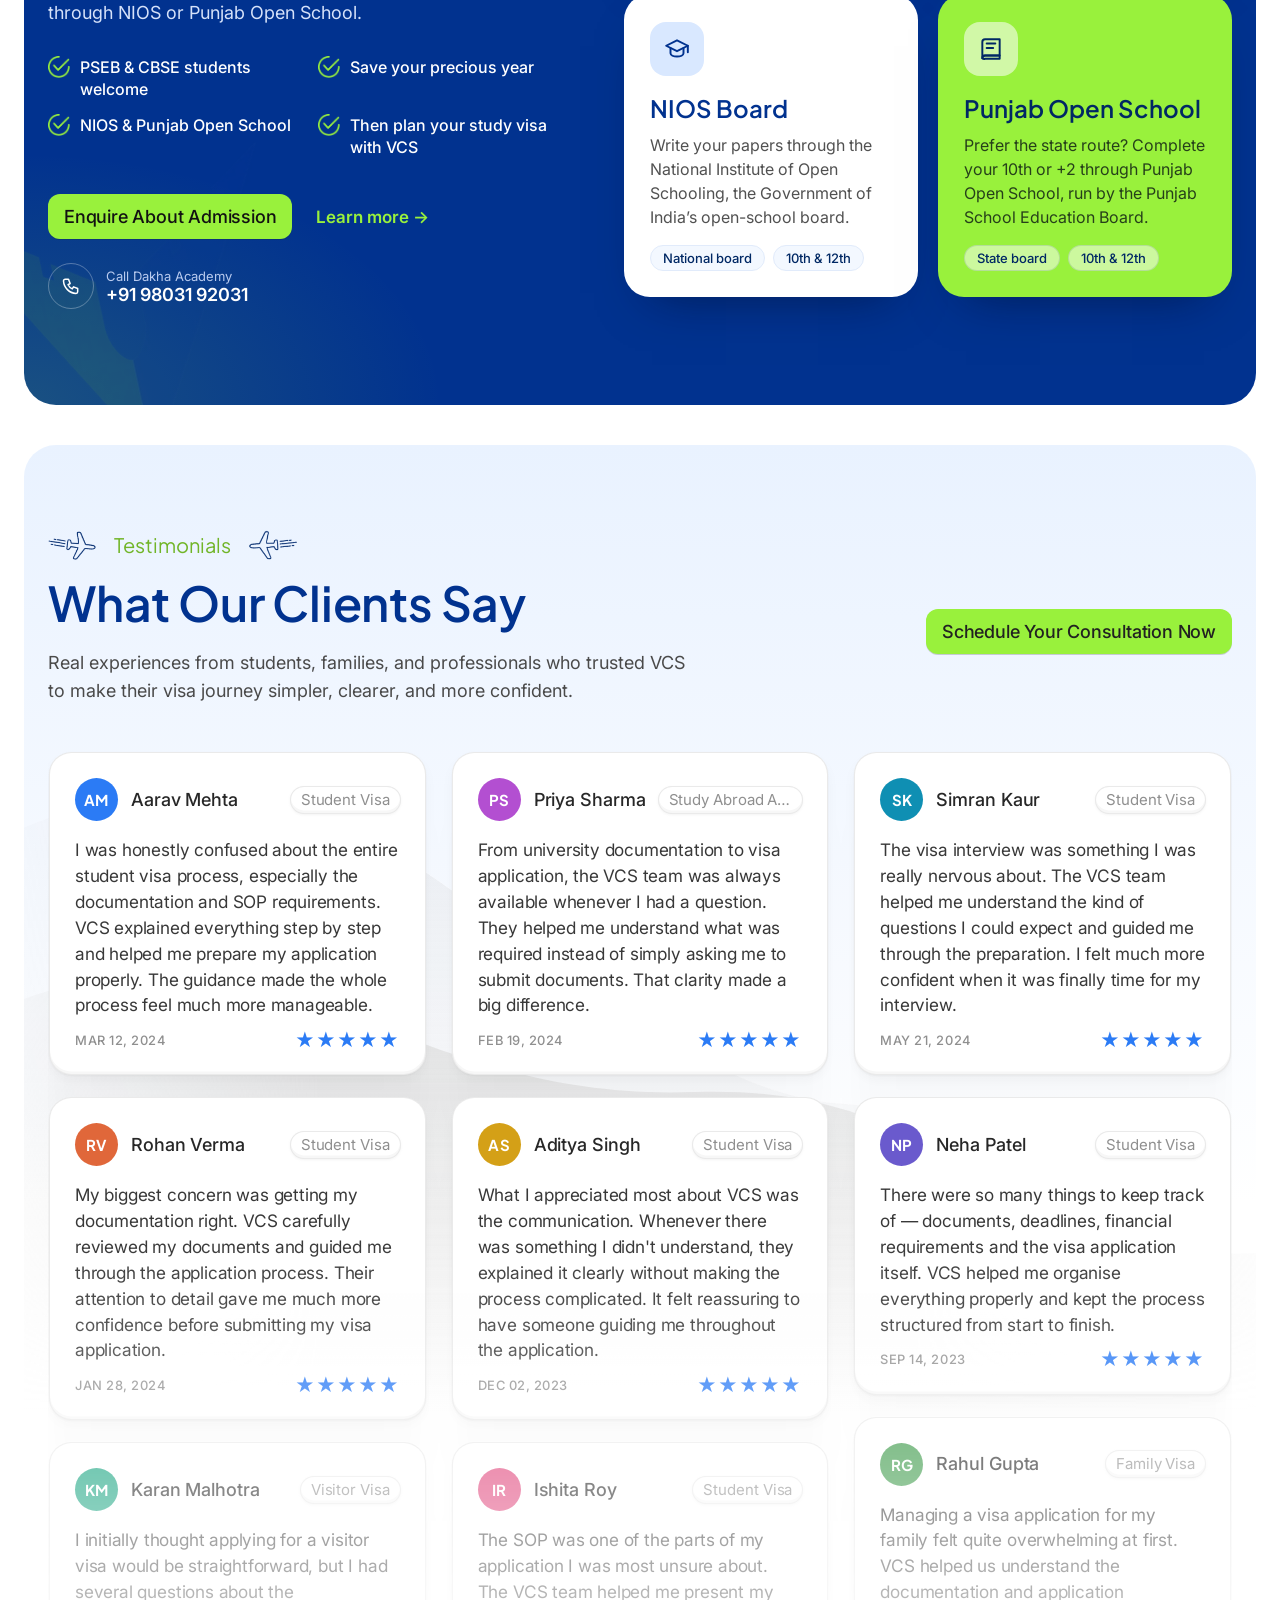
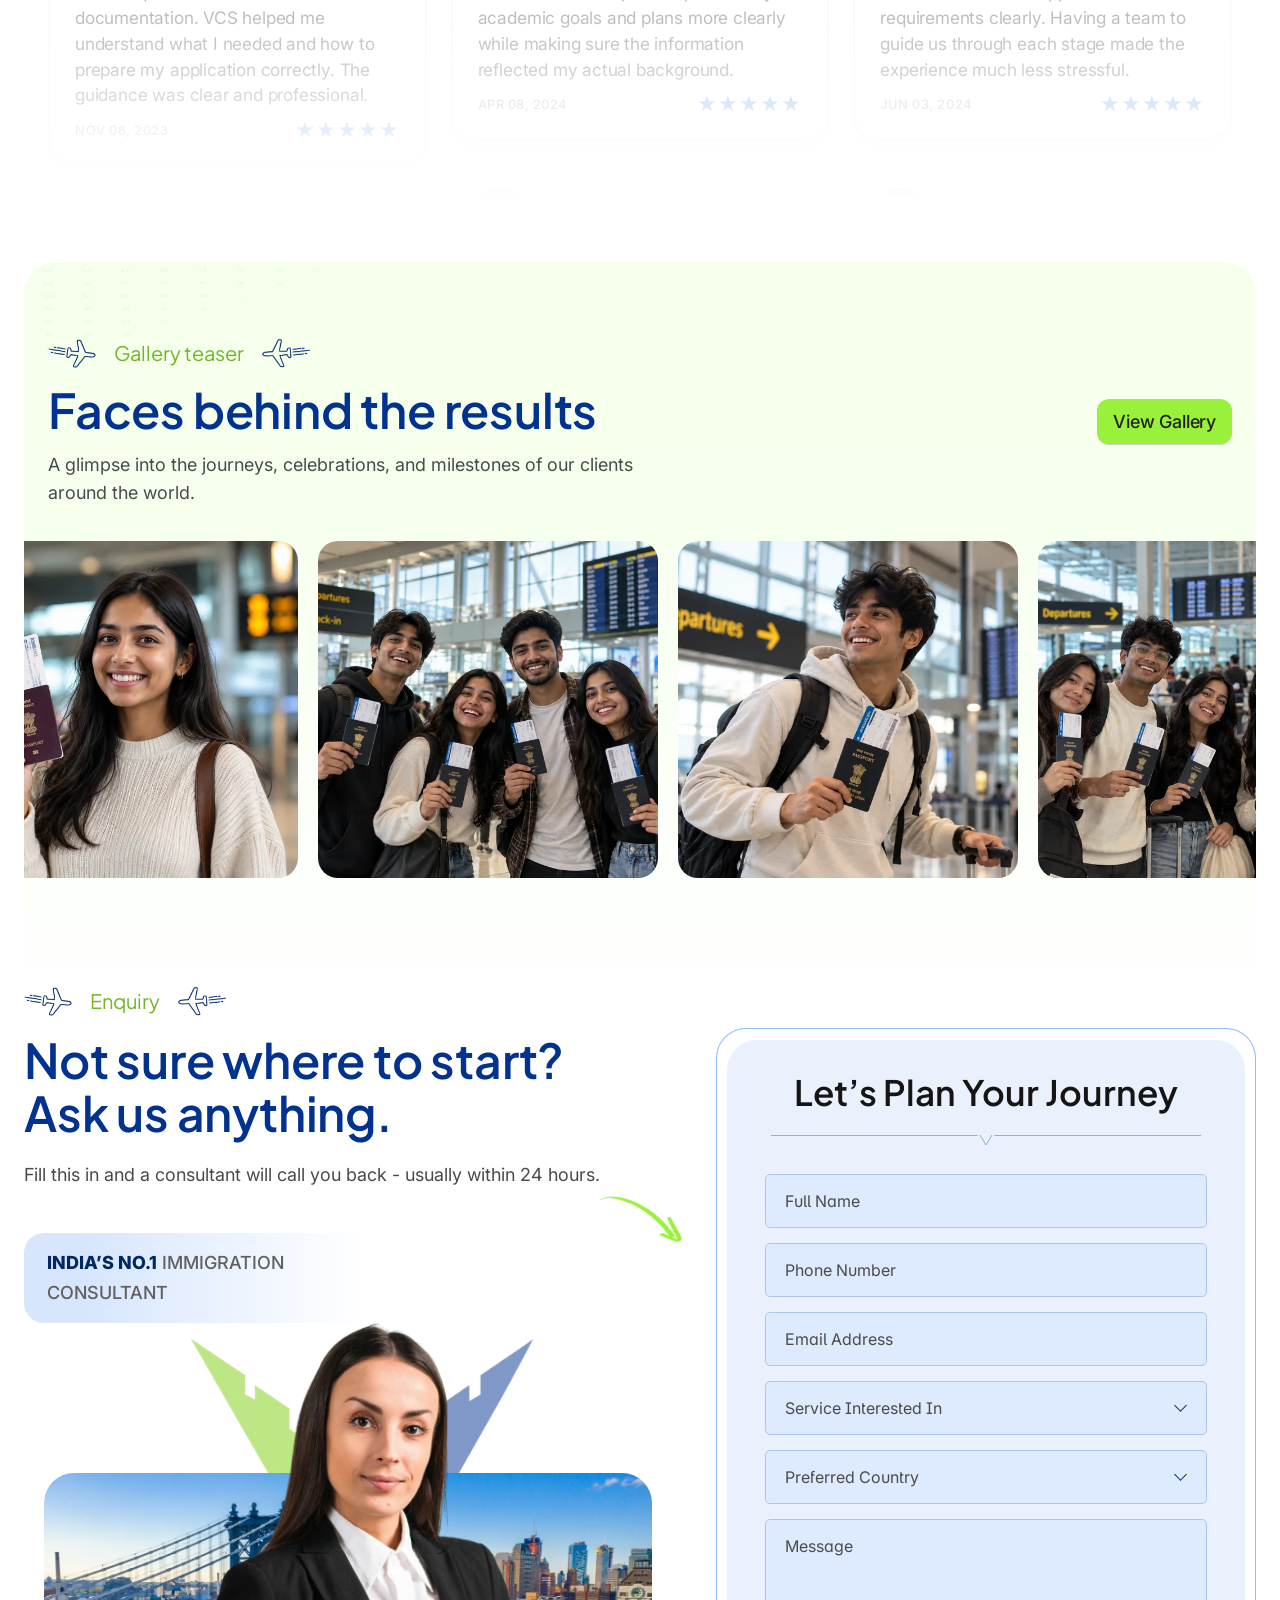
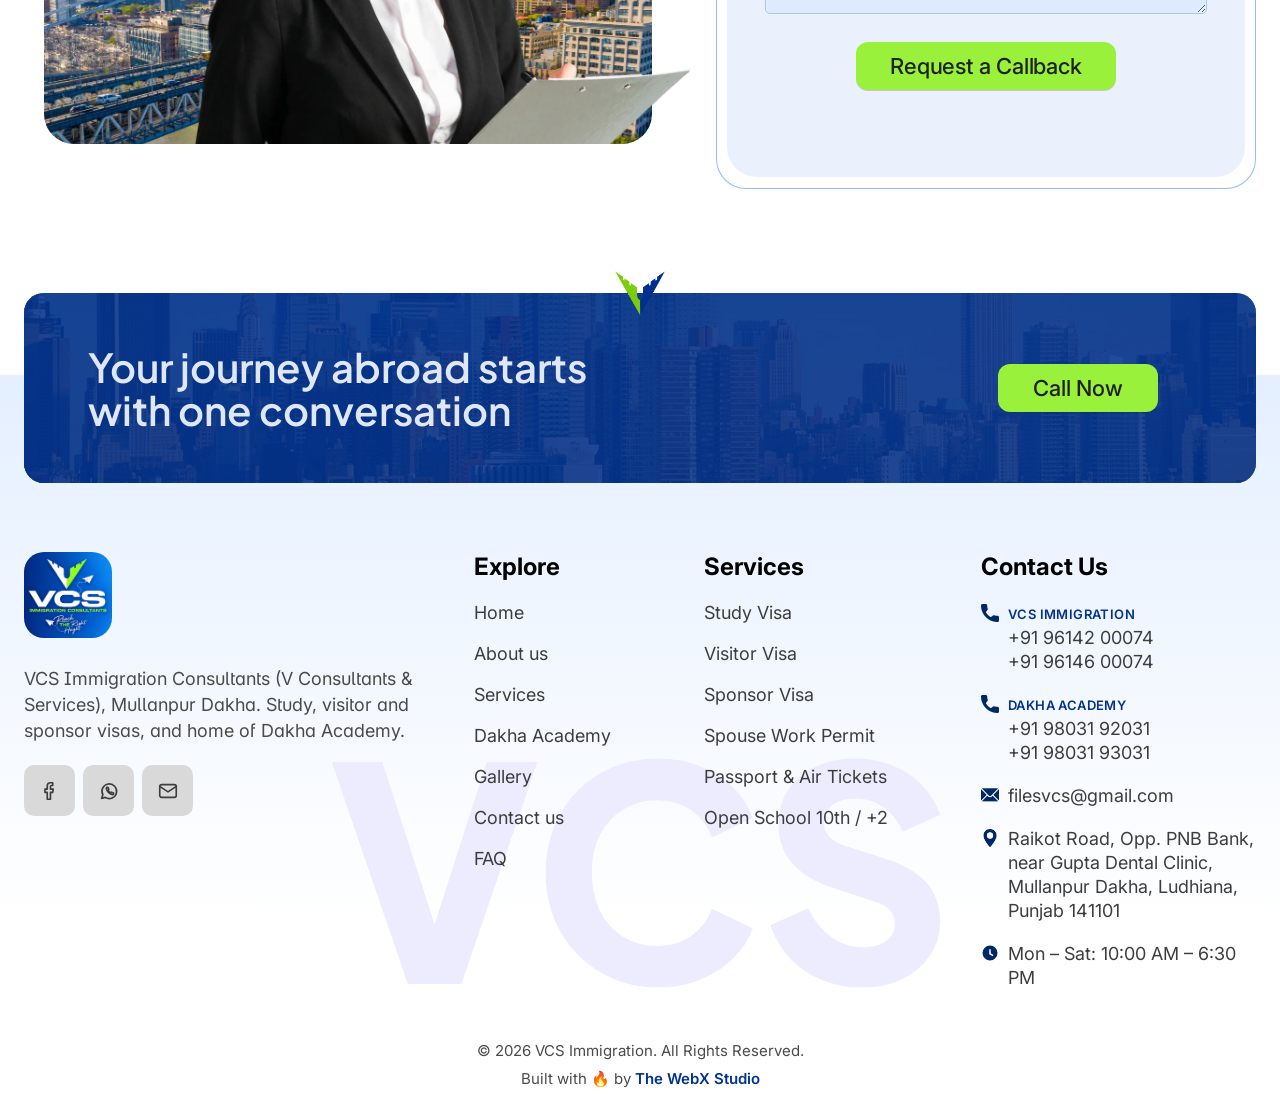
==== commit a742a5cf: "Mobile menu redesign, infinite destinations slider, no gallery marquee on mobile - Full-screen mobil" ====
--- a/index.html
+++ b/index.html
@@ -57,7 +57,15 @@
           <li><a href="index.html#gallery">Gallery</a></li>
           <li><a href="index.html#testimonials">Success stories</a></li>
         </ul>
-        <a href="contact.html" class="btn btn--pill nav__cta-mobile">Contact us</a>
+        <div class="nav__extra">
+          <a href="contact.html" class="btn btn--pill nav__cta-mobile">Contact us</a>
+          <div class="nav__quick">
+            <a href="tel:+919614200074"><svg viewBox="0 0 24 24"><path d="M5 4h4l2 5-2.5 1.5a11 11 0 0 0 5 5L15 13l5 2v4a2 2 0 0 1-2 2A16 16 0 0 1 3 6a2 2 0 0 1 2-2"/></svg>Call</a>
+            <a href="https://wa.me/919803193031" target="_blank" rel="noopener"><svg viewBox="0 0 24 24"><path d="M4 20l1.3-3.9A8 8 0 1 1 8 19z"/><path d="M9.2 8.6c.2-.5.5-.6.8-.6h.5c.2 0 .4.1.5.4l.7 1.6c.1.3 0 .5-.1.7l-.5.6c.6 1.1 1.5 2 2.6 2.6l.6-.5c.2-.2.5-.2.7-.1l1.6.7c.3.1.4.3.4.5v.5c0 .3-.1.6-.6.8-1.7.8-6.1-2.2-7.2-5.6z"/></svg>WhatsApp</a>
+            <a href="mailto:filesvcs@gmail.com"><svg viewBox="0 0 24 24"><rect x="3" y="5" width="18" height="14" rx="2"/><path d="M3 7l9 6 9-6"/></svg>Email</a>
+          </div>
+          <p class="nav__addr">Raikot Road, Mullanpur Dakha, Ludhiana</p>
+        </div>
       </nav>
       <a href="contact.html" class="btn btn--pill header__cta">Contact us</a>
       <button class="burger" id="burger" aria-label="Open menu" aria-expanded="false" aria-controls="nav">
--- a/css/style.css
+++ b/css/style.css
@@ -233,7 +233,7 @@
 .nav__list a:hover { color: var(--blue); }
 .nav__list a:hover::after,
 .nav__list a.is-active::after { transform: scaleX(1); }
-.nav__cta-mobile { display: none; }
+.nav__extra { display: none; }
 .header__cta { width: 161px; padding: 0; }
 
 .burger {
@@ -651,7 +651,10 @@
   scroll-snap-type: x mandatory;
   scroll-behavior: smooth;
   scrollbar-width: none;
-  padding: 2px 0;
+  /* room for the hover lift + shadow, which the scroll container would clip */
+  padding: 14px 16px 44px;
+  margin: -14px -16px -44px;
+  scroll-padding-inline: 16px;
 }
 .dest__track::-webkit-scrollbar { display: none; }
 .country {
@@ -1483,29 +1486,135 @@
   .header { -webkit-backdrop-filter: none; backdrop-filter: none; background: #fff; }
   .header__cta { display: none; }
   .burger { display: flex; }
+  /* ---- Mobile menu: full-screen panel that grows out of the burger ---- */
   .nav {
     position: fixed;
-    inset: 0 0 0 auto;
-    width: min(360px, 86vw);
+    inset: 0;
     margin: 0;
-    padding: 110px 32px 32px;
-    background: #fff;
-    box-shadow: -20px 0 60px -20px rgba(1, 50, 143, .35);
-    transform: translateX(105%);
-    visibility: hidden;
-    transition: transform .4s var(--ease), visibility 0s linear .4s;
-    z-index: 60;
+    padding: var(--nav-top, 110px) 24px 28px;
+    overflow-y: auto;
     display: flex;
     flex-direction: column;
-    gap: 28px;
+    background:
+      radial-gradient(120% 60% at 100% 0%, rgba(43, 123, 245, .55) 0%, rgba(43, 123, 245, 0) 60%),
+      radial-gradient(90% 50% at 0% 100%, rgba(153, 241, 60, .18) 0%, rgba(153, 241, 60, 0) 60%),
+      linear-gradient(160deg, var(--blue) 0%, var(--blue-dark) 100%);
+    color: #fff;
+    clip-path: circle(0 at var(--ox, calc(100% - 47px)) var(--oy, 47px));
+    visibility: hidden;
+    transition: clip-path .55s cubic-bezier(.7, 0, .2, 1), visibility 0s linear .55s;
+    z-index: 60;
   }
-  .nav.is-open { transform: none; visibility: visible; transition: transform .4s var(--ease); }
-  .nav__list { flex-direction: column; align-items: flex-start; gap: 18px; }
-  .nav__list a { font-size: 20px; }
-  .nav__cta-mobile { display: inline-flex; align-self: flex-start; }
-  .burger { position: relative; z-index: 70; }
+  .nav::before { /* big faint watermark */
+    content: "VCS";
+    position: absolute;
+    right: -12px;
+    bottom: 64px;
+    font-family: var(--font-head);
+    font-size: 150px;
+    font-weight: 800;
+    line-height: 1;
+    letter-spacing: -6px;
+    color: rgba(255, 255, 255, .05);
+    pointer-events: none;
+  }
+  .nav.is-open { clip-path: circle(150% at var(--ox, calc(100% - 47px)) var(--oy, 47px)); visibility: visible; transition: clip-path .65s cubic-bezier(.7, 0, .2, 1); }
+
+  .nav__list { flex-direction: column; align-items: stretch; counter-reset: nav; }
+  .nav__list li {
+    counter-increment: nav;
+    border-bottom: 1px solid rgba(255, 255, 255, .12);
+    opacity: 0;
+    transform: translateY(18px);
+    transition: opacity .3s, transform .3s var(--ease);
+  }
+  .nav__list a {
+    display: flex;
+    align-items: center;
+    gap: 16px;
+    padding: 16px 0;
+    font-family: var(--font-head);
+    font-size: 26px;
+    font-weight: 600;
+    letter-spacing: -.4px;
+    color: #fff;
+  }
+  .nav__list a::before {
+    content: counter(nav, decimal-leading-zero);
+    min-width: 22px;
+    font-family: var(--font-body);
+    font-size: 12px;
+    font-weight: 600;
+    letter-spacing: 1px;
+    color: rgba(255, 255, 255, .45);
+  }
+  .nav__list a::after { /* chevron instead of the desktop underline */
+    position: static;
+    width: 9px;
+    height: 9px;
+    margin-left: auto;
+    border-radius: 0;
+    background: none;
+    border-top: 2px solid currentColor;
+    border-right: 2px solid currentColor;
+    transform: rotate(45deg);
+    opacity: .5;
+    transition: opacity .25s, transform .25s var(--ease);
+  }
+  .nav__list a:hover { color: var(--green); }
+  .nav__list a:hover::after,
+  .nav__list a.is-active::after { transform: translateX(4px) rotate(45deg); opacity: 1; }
+  .nav__list a.is-active { color: var(--green); }
+  .nav__list a.is-active::before { color: var(--green); }
+
+  .nav__extra {
+    display: flex;
+    flex-direction: column;
+    gap: 18px;
+    margin-top: auto;
+    padding-top: 32px;
+    opacity: 0;
+    transform: translateY(18px);
+    transition: opacity .3s, transform .3s var(--ease);
+  }
+  .nav__cta-mobile { width: 100%; height: 54px; border-radius: 16px; font-weight: 600; }
+  .nav__quick { display: grid; grid-template-columns: repeat(3, minmax(0, 1fr)); gap: 10px; }
+  .nav__quick a {
+    display: flex;
+    flex-direction: column;
+    align-items: center;
+    gap: 6px;
+    padding: 12px 4px;
+    border-radius: 16px;
+    background: rgba(255, 255, 255, .08);
+    box-shadow: inset 0 0 0 1px rgba(255, 255, 255, .14);
+    font-size: 13px;
+    font-weight: 500;
+    color: #fff;
+    transition: background-color .2s;
+  }
+  .nav__quick a:hover { background: rgba(255, 255, 255, .16); }
+  .nav__quick svg { width: 22px; height: 22px; fill: none; stroke: var(--green); stroke-width: 1.8; stroke-linecap: round; stroke-linejoin: round; }
+  .nav__addr { font-size: 13px; text-align: center; color: rgba(255, 255, 255, .55); }
+
+  /* stagger the links in once the panel is open */
+  .nav.is-open .nav__list li,
+  .nav.is-open .nav__extra { opacity: 1; transform: none; }
+  .nav.is-open .nav__list li:nth-child(1) { transition-delay: .18s; }
+  .nav.is-open .nav__list li:nth-child(2) { transition-delay: .23s; }
+  .nav.is-open .nav__list li:nth-child(3) { transition-delay: .28s; }
+  .nav.is-open .nav__list li:nth-child(4) { transition-delay: .33s; }
+  .nav.is-open .nav__list li:nth-child(5) { transition-delay: .38s; }
+  .nav.is-open .nav__list li:nth-child(6) { transition-delay: .43s; }
+  .nav.is-open .nav__extra { transition-delay: .5s; }
+
+  /* logo and burger stay on top of the open panel */
+  .header__logo { position: relative; z-index: 70; }
+  .burger { position: relative; z-index: 70; transition: background-color .3s; }
+  .burger[aria-expanded="true"] { background: var(--green); }
+  .burger[aria-expanded="true"] span { background: var(--blue); }
   body.nav-open { overflow: hidden; }
-  body.nav-open::after { content: ""; position: fixed; inset: 0; background: rgba(0, 20, 60, .35); z-index: 45; }
+  body.nav-open .header { box-shadow: none; }
 
   .why { grid-template-columns: minmax(0, 1fr); padding: 56px 40px 0; }
   .why__visual { zoom: .8; margin-inline: auto; }
@@ -1599,6 +1708,12 @@
   .panel--gallery { padding: 48px 0 72px; margin-top: 24px; }
   .panel--gallery .h2 { line-height: 1.25; }
   .gallery__item { flex-basis: 260px; height: 260px; }
+  /* no marquee on phones: a plain swipeable row */
+  .gallery { overflow-x: auto; scroll-snap-type: x mandatory; scroll-padding-inline: 16px; padding-right: 16px; scrollbar-width: none; cursor: auto; }
+  .gallery::-webkit-scrollbar { display: none; }
+  .gallery__track { transform: none !important; will-change: auto; }
+  .gallery__item { scroll-snap-align: start; }
+  .gallery__item[aria-hidden="true"] { display: none; }
 
   .enquiry { margin-top: 0; }
   .enquiry__title { line-height: 1.25; }
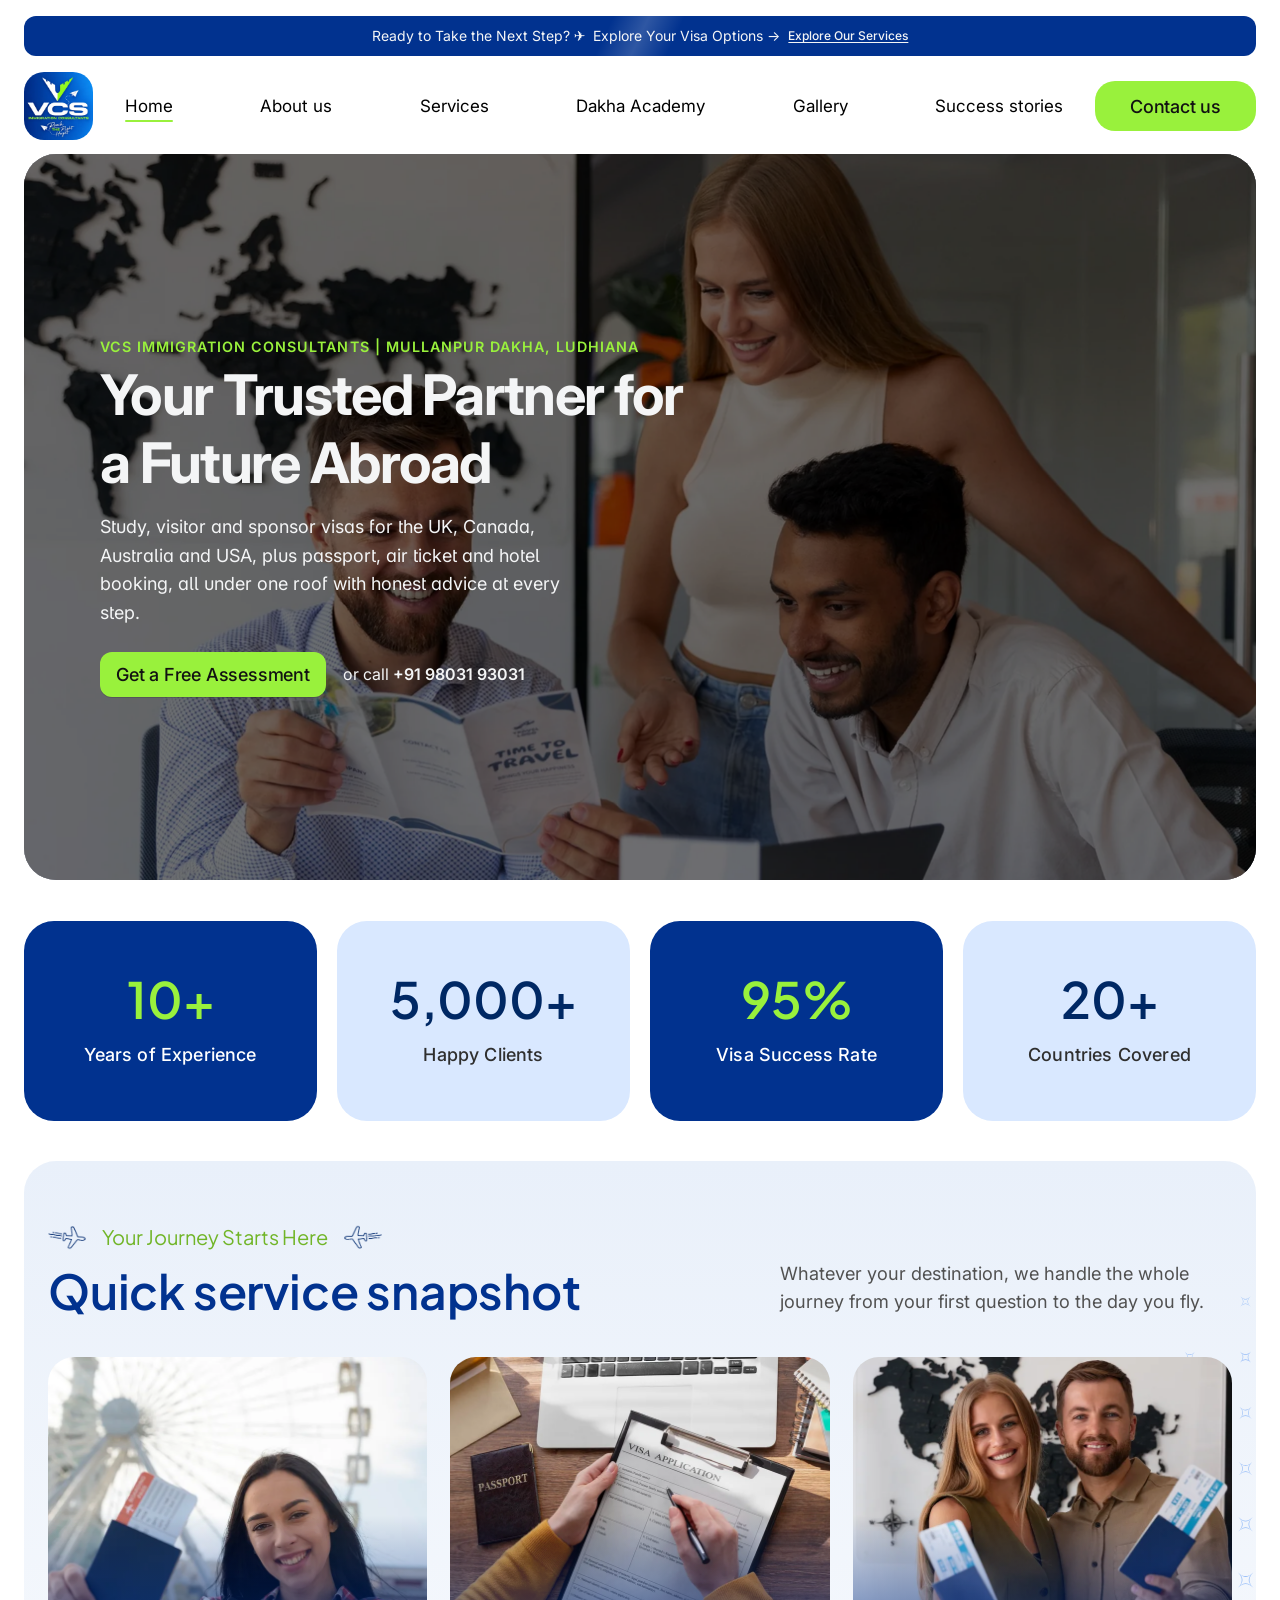
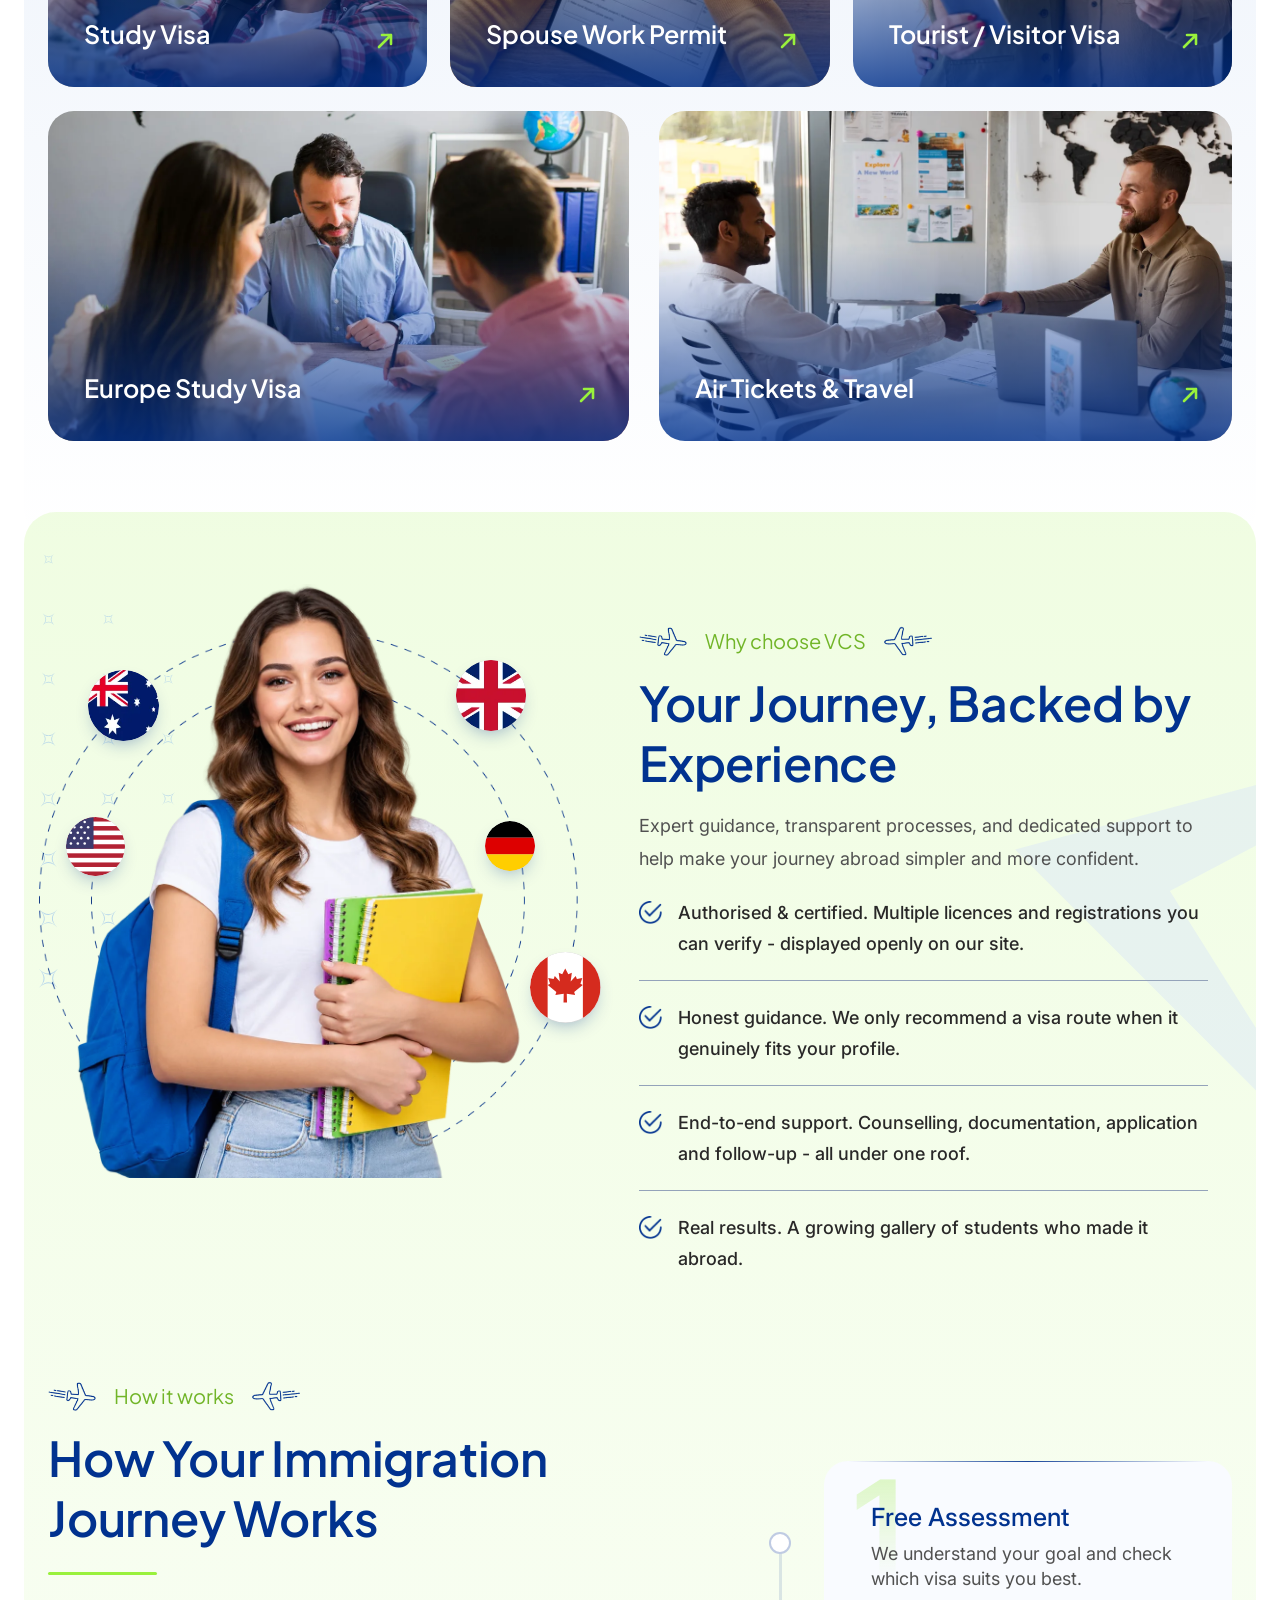
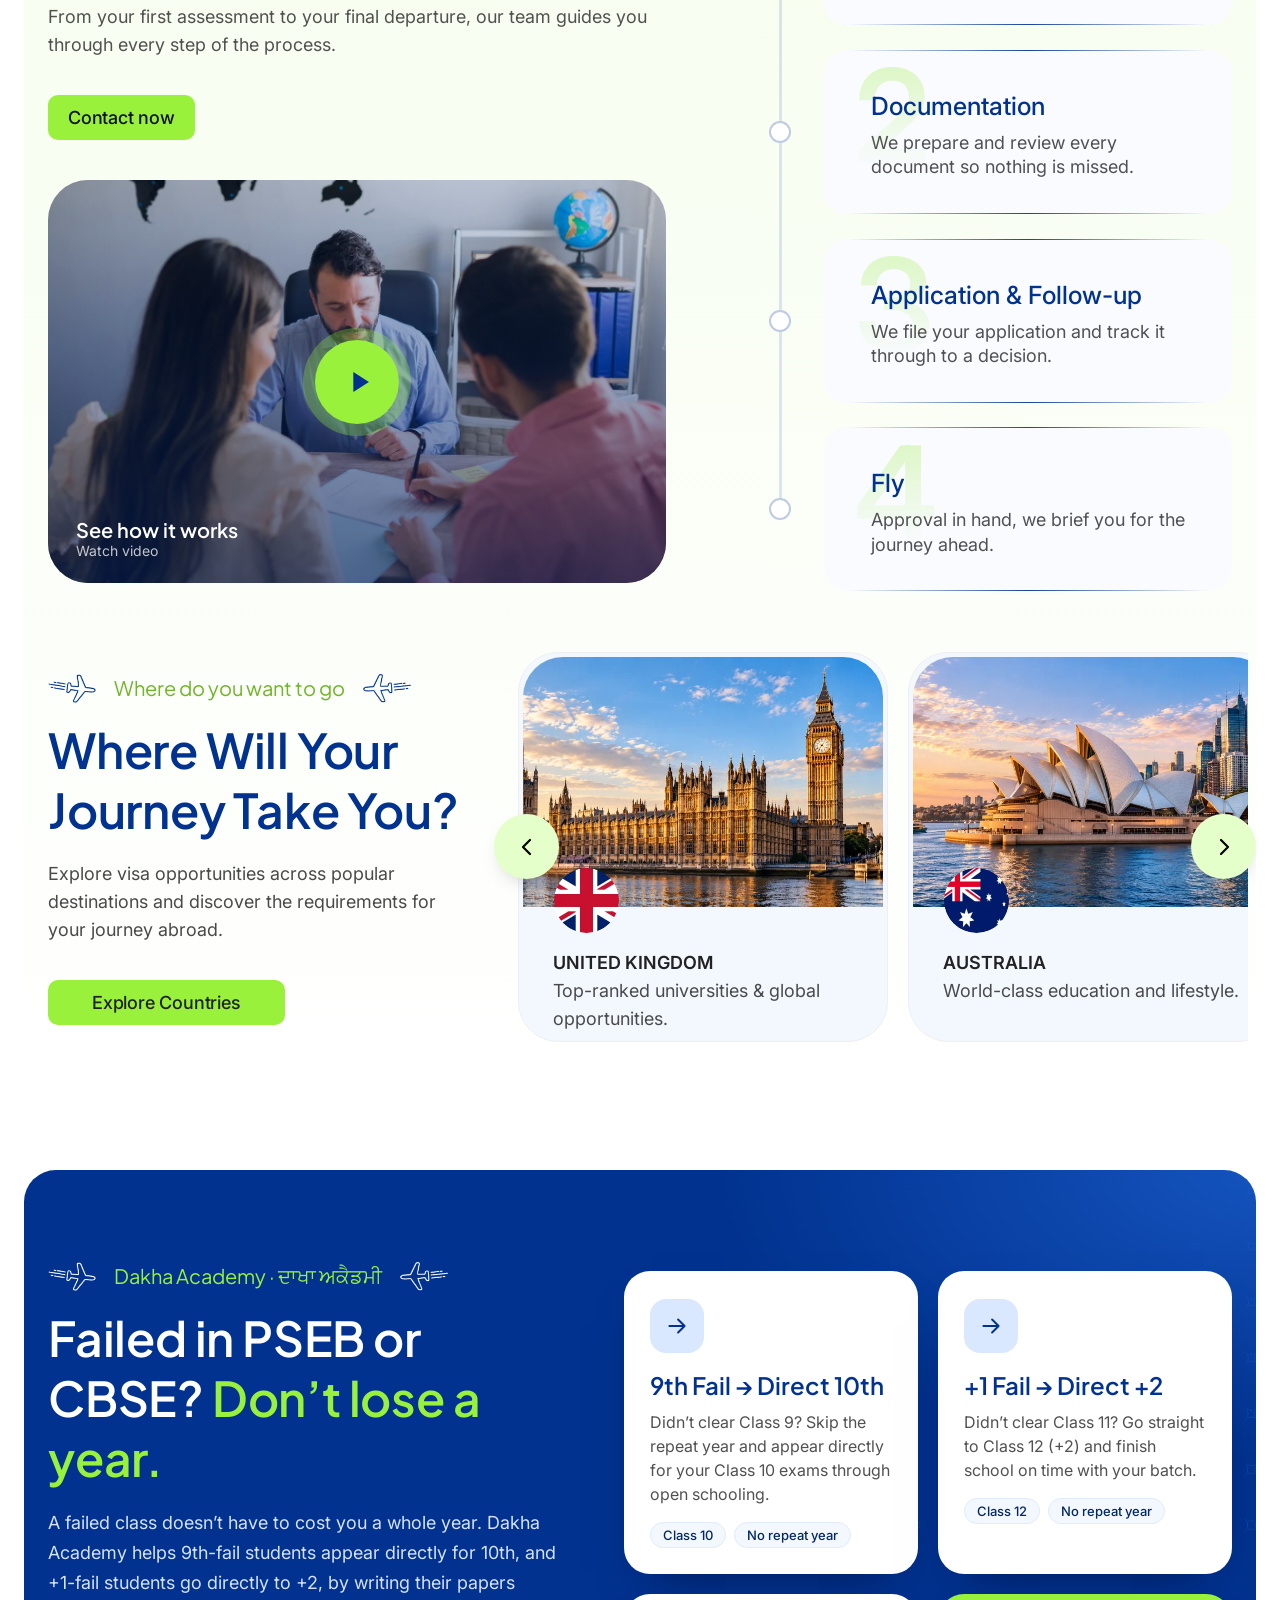
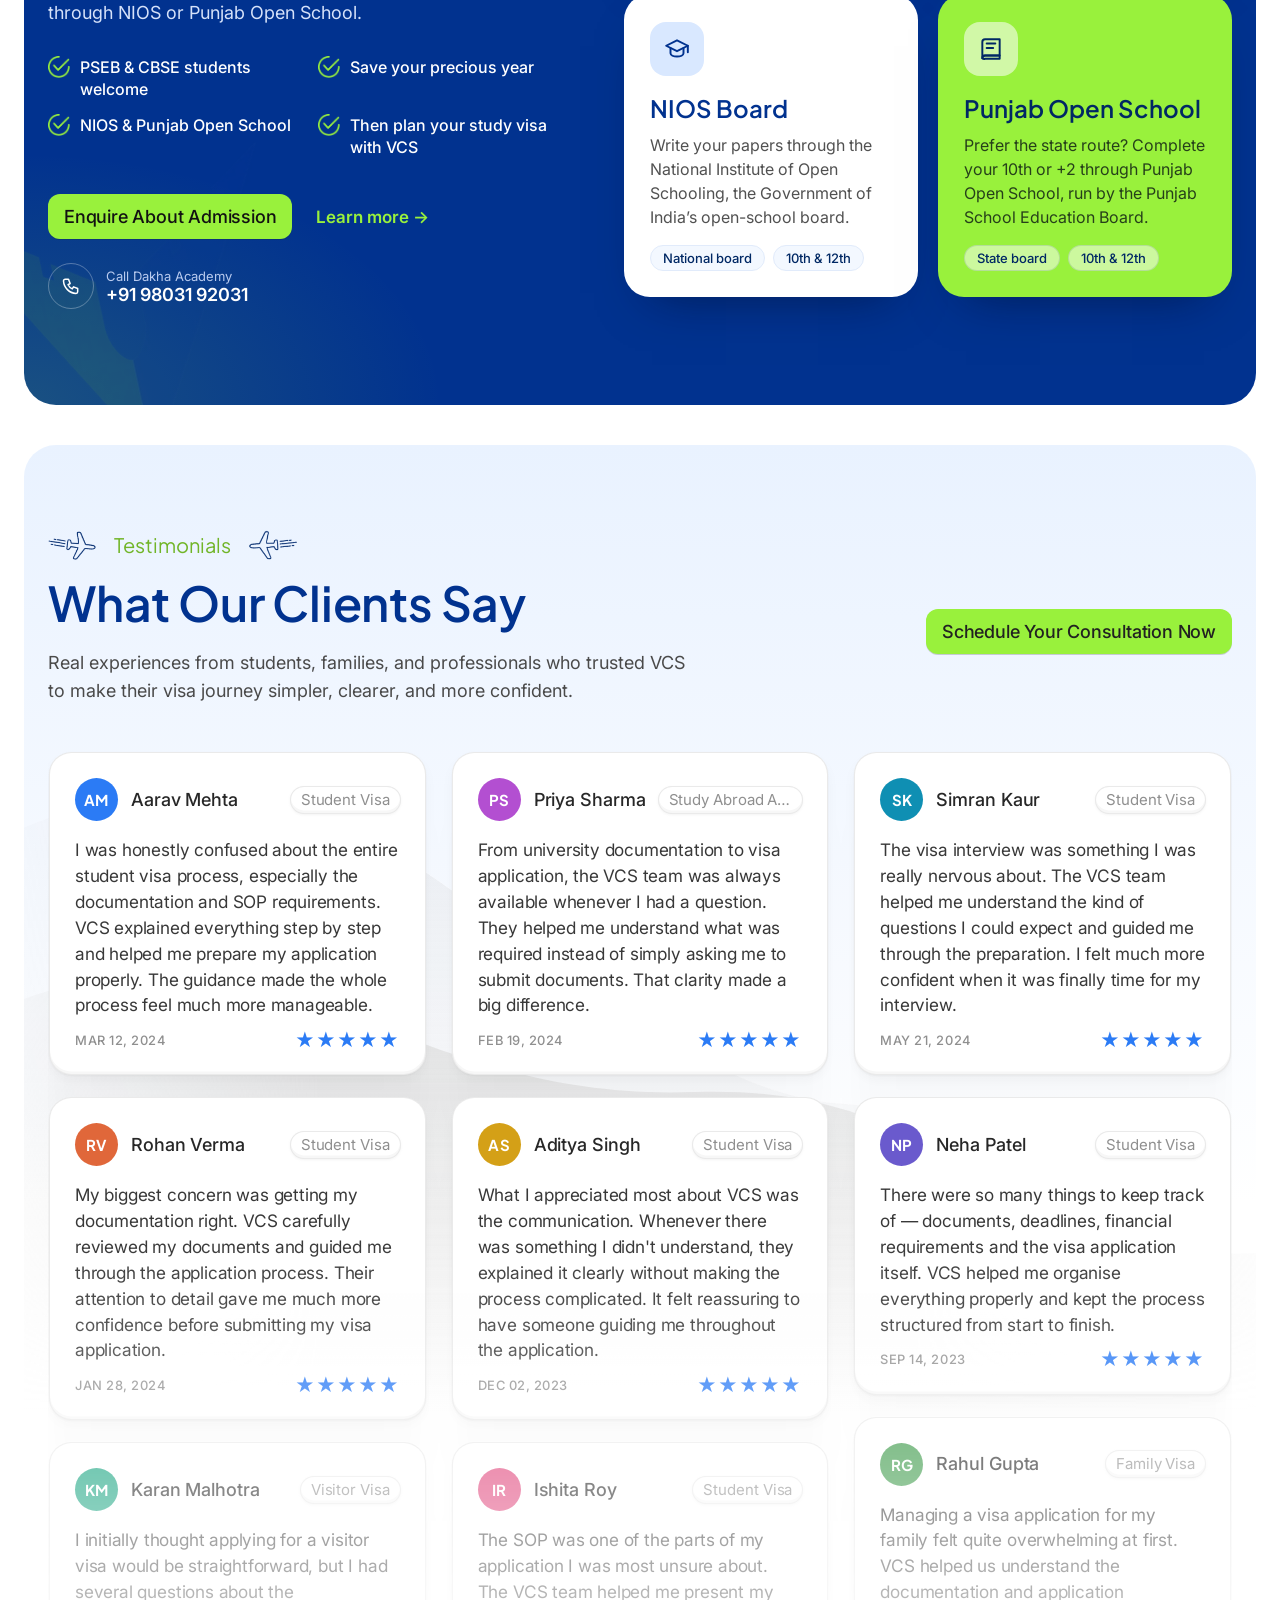
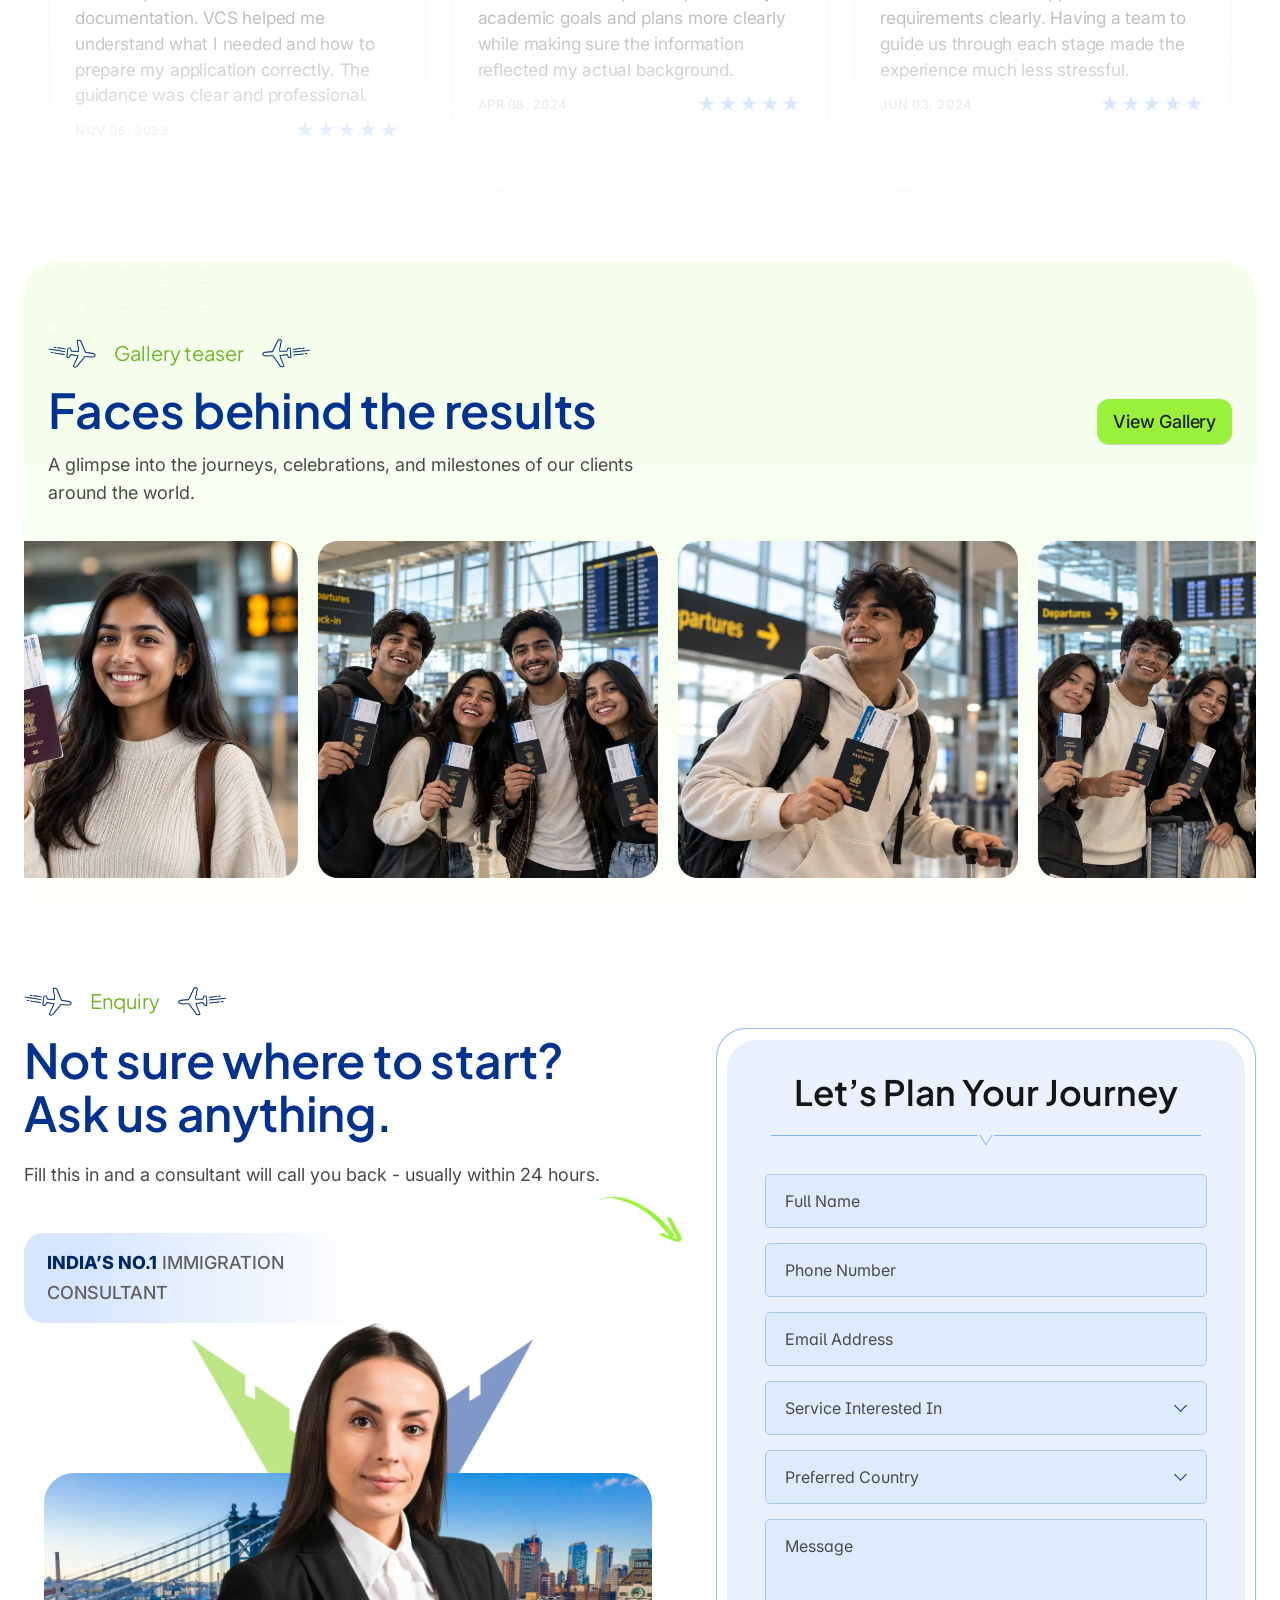
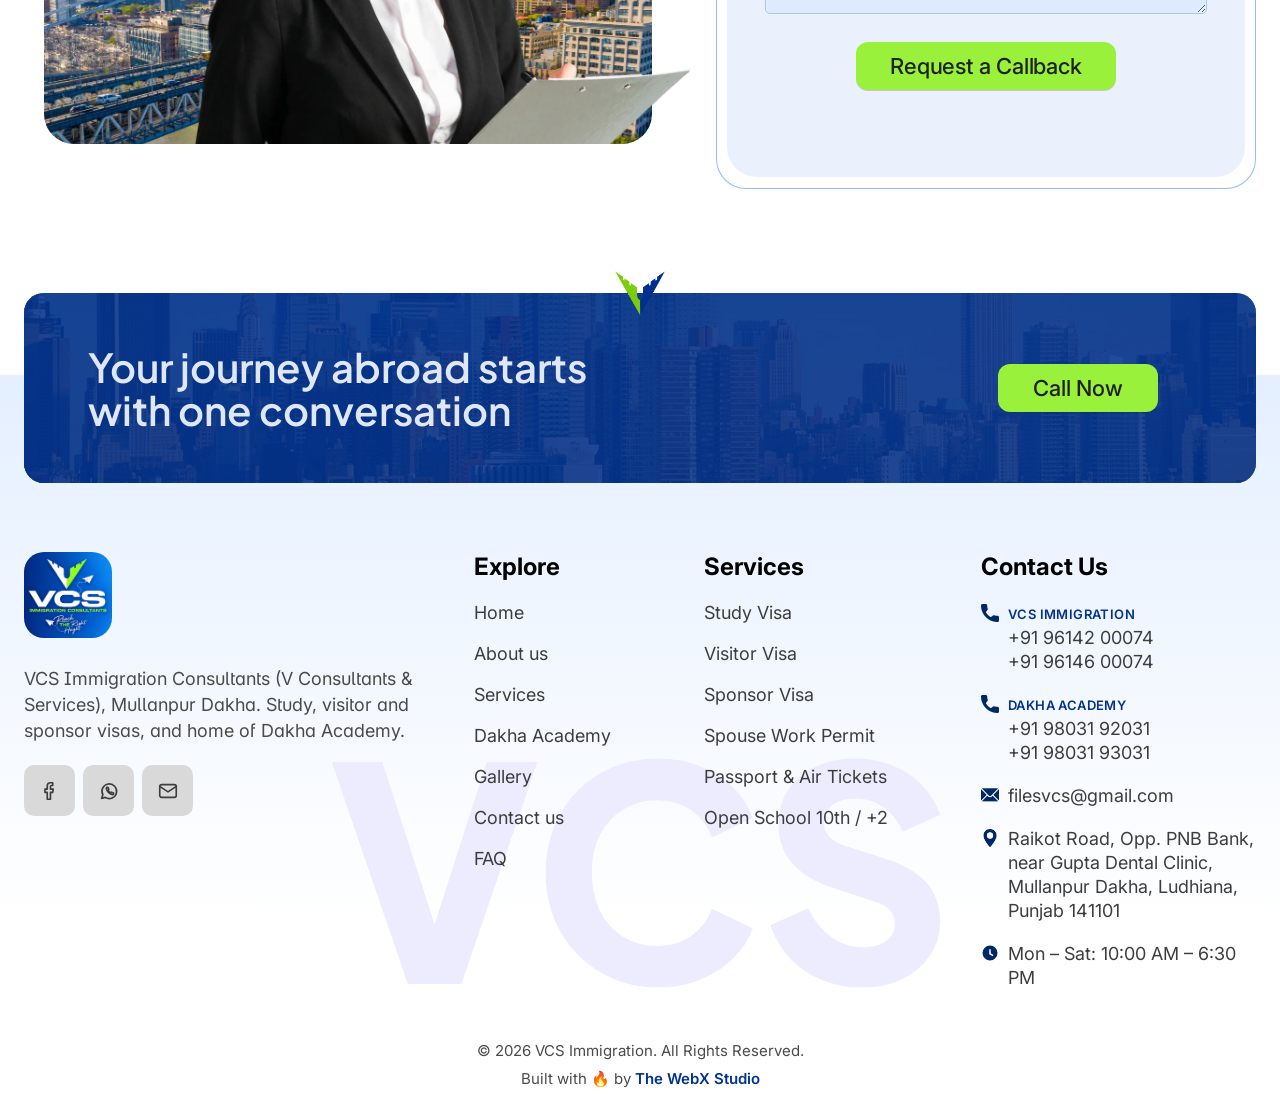
==== commit ff666cc8: "How it works: video thumbnail with click-to-play demo video" ====
--- a/index.html
+++ b/index.html
@@ -206,10 +206,13 @@
           <span class="how__rule reveal"></span>
           <p class="how__text reveal">From your first assessment to your final departure, our team guides you through every step of the process.</p>
           <a href="#enquiry" class="btn btn--sm reveal">Contact now</a>
-          <div class="how__media reveal" role="img" aria-label="Video placeholder">
-            <button class="how__play" type="button" aria-label="Play video">
+          <!-- Demo clip for now: swap data-video for the real VCS video -->
+          <div class="how__media how__media--video reveal" id="howVideo" data-video="https://interactive-examples.mdn.mozilla.net/media/cc0-videos/flower.mp4">
+            <img class="how__thumb" src="assets/img/service-pr.webp" alt="VCS consultant guiding a couple through their visa application" loading="lazy" />
+            <button class="how__play" type="button" aria-label="Play video: how your immigration journey works">
               <svg viewBox="0 0 24 24"><path d="M8 5v14l11-7z" fill="currentColor"/></svg>
             </button>
+            <span class="how__caption"><strong>See how it works</strong><span>Watch video</span></span>
           </div>
         </div>
 
--- a/css/style.css
+++ b/css/style.css
@@ -516,6 +516,42 @@
 }
 .how__play svg { width: 34px; height: 34px; margin-left: 4px; }
 .how__play:hover { transform: scale(1.08); box-shadow: 0 0 0 18px rgba(153, 241, 60, .25); }
+
+/* video thumbnail → plays in place */
+.how__media--video { isolation: isolate; cursor: pointer; }
+.how__thumb, .how__media video { position: absolute; inset: 0; width: 100%; height: 100%; object-fit: cover; }
+.how__thumb { z-index: -2; transition: transform .8s var(--ease); }
+.how__media--video::before {
+  content: "";
+  position: absolute;
+  inset: 0;
+  z-index: -1;
+  background: linear-gradient(180deg, rgba(1, 50, 143, .15) 0%, rgba(1, 30, 90, .65) 100%);
+  transition: opacity .4s;
+}
+.how__media--video:hover .how__thumb { transform: scale(1.04); }
+.how__media--video .how__play { animation: playPulse 2.4s ease-out infinite; }
+@keyframes playPulse {
+  0%   { box-shadow: 0 0 0 0 rgba(153, 241, 60, .55); }
+  70%  { box-shadow: 0 0 0 22px rgba(153, 241, 60, 0); }
+  100% { box-shadow: 0 0 0 0 rgba(153, 241, 60, 0); }
+}
+.how__caption {
+  position: absolute;
+  left: 28px;
+  bottom: 24px;
+  display: flex;
+  flex-direction: column;
+  color: #fff;
+  pointer-events: none;
+}
+.how__caption strong { font-family: var(--font-head); font-size: 20px; font-weight: 600; }
+.how__caption span { font-size: 14px; color: rgba(255, 255, 255, .75); }
+.how__media.is-playing { cursor: auto; background: #000; }
+.how__media.is-playing::before,
+.how__media.is-playing .how__thumb,
+.how__media.is-playing .how__play,
+.how__media.is-playing .how__caption { display: none; }
 
 .steps {
   --gutter: 64px;   /* space left of the cards for the rail */
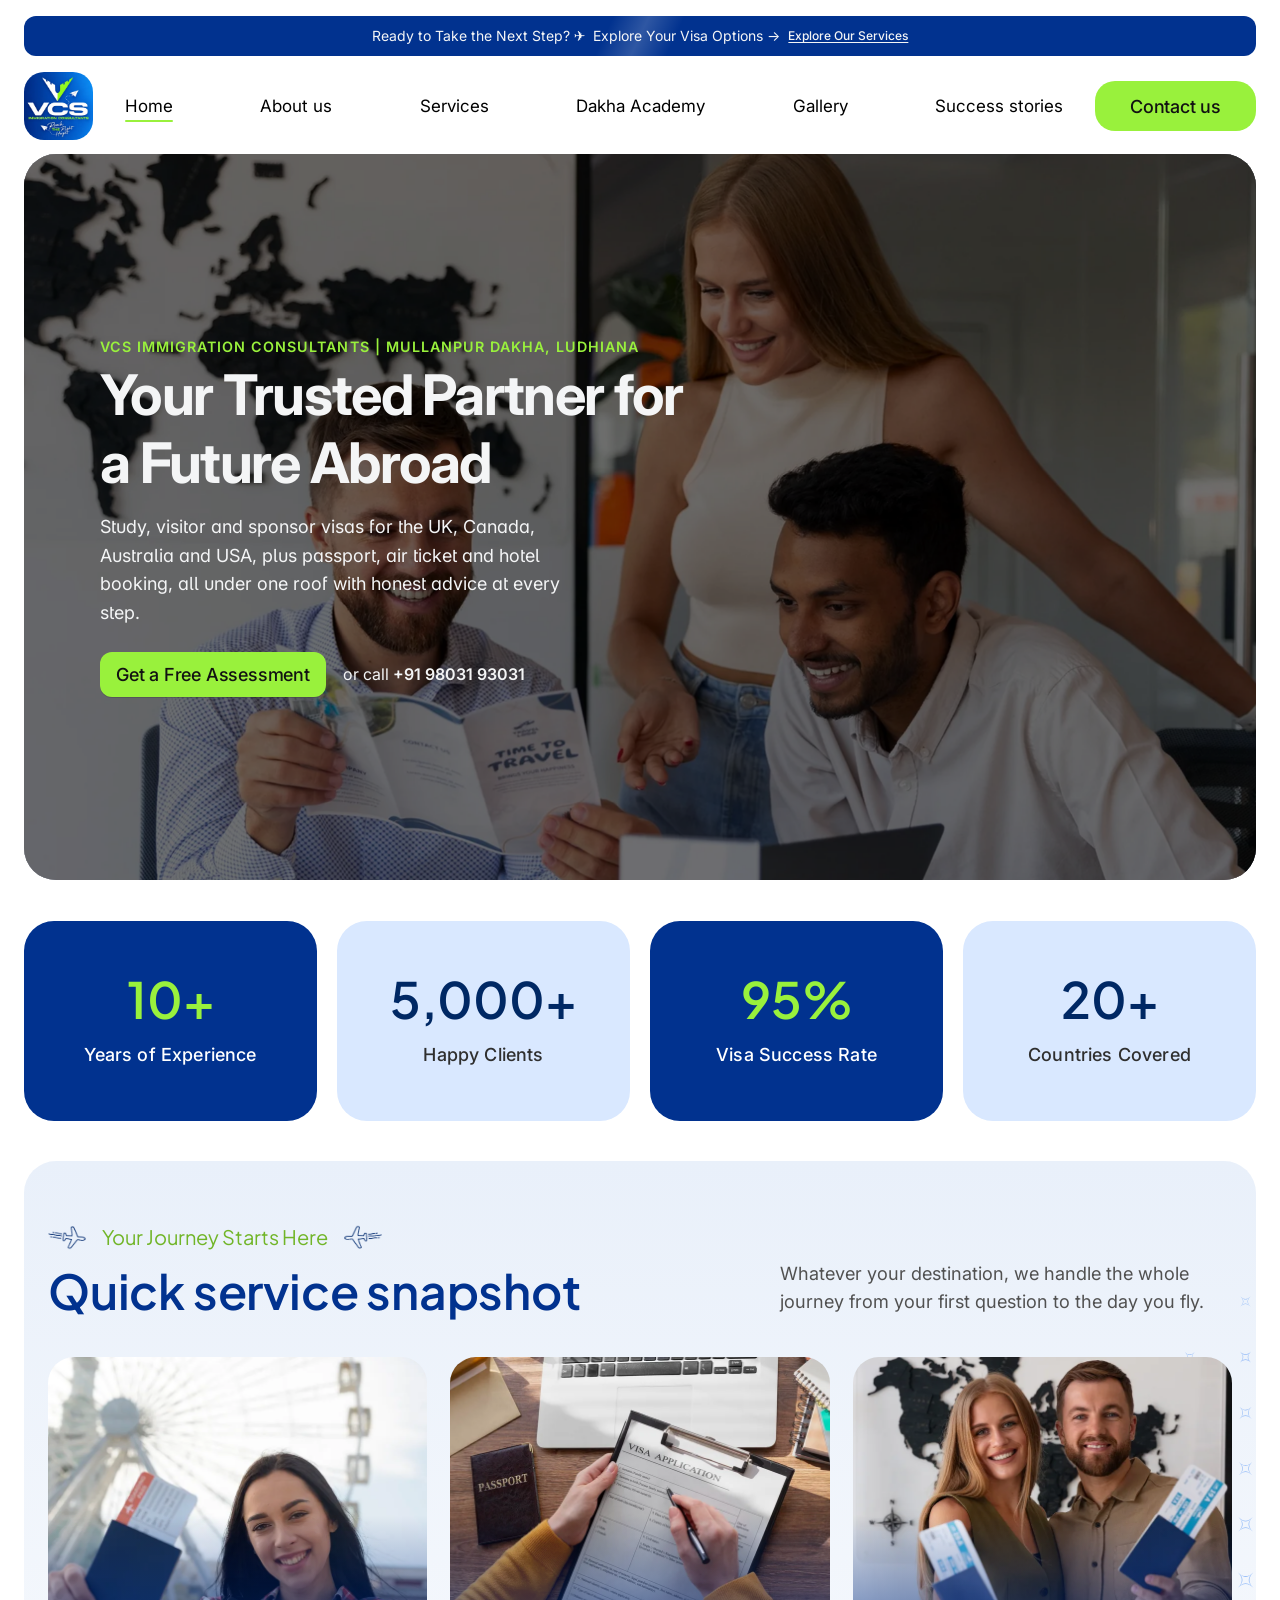
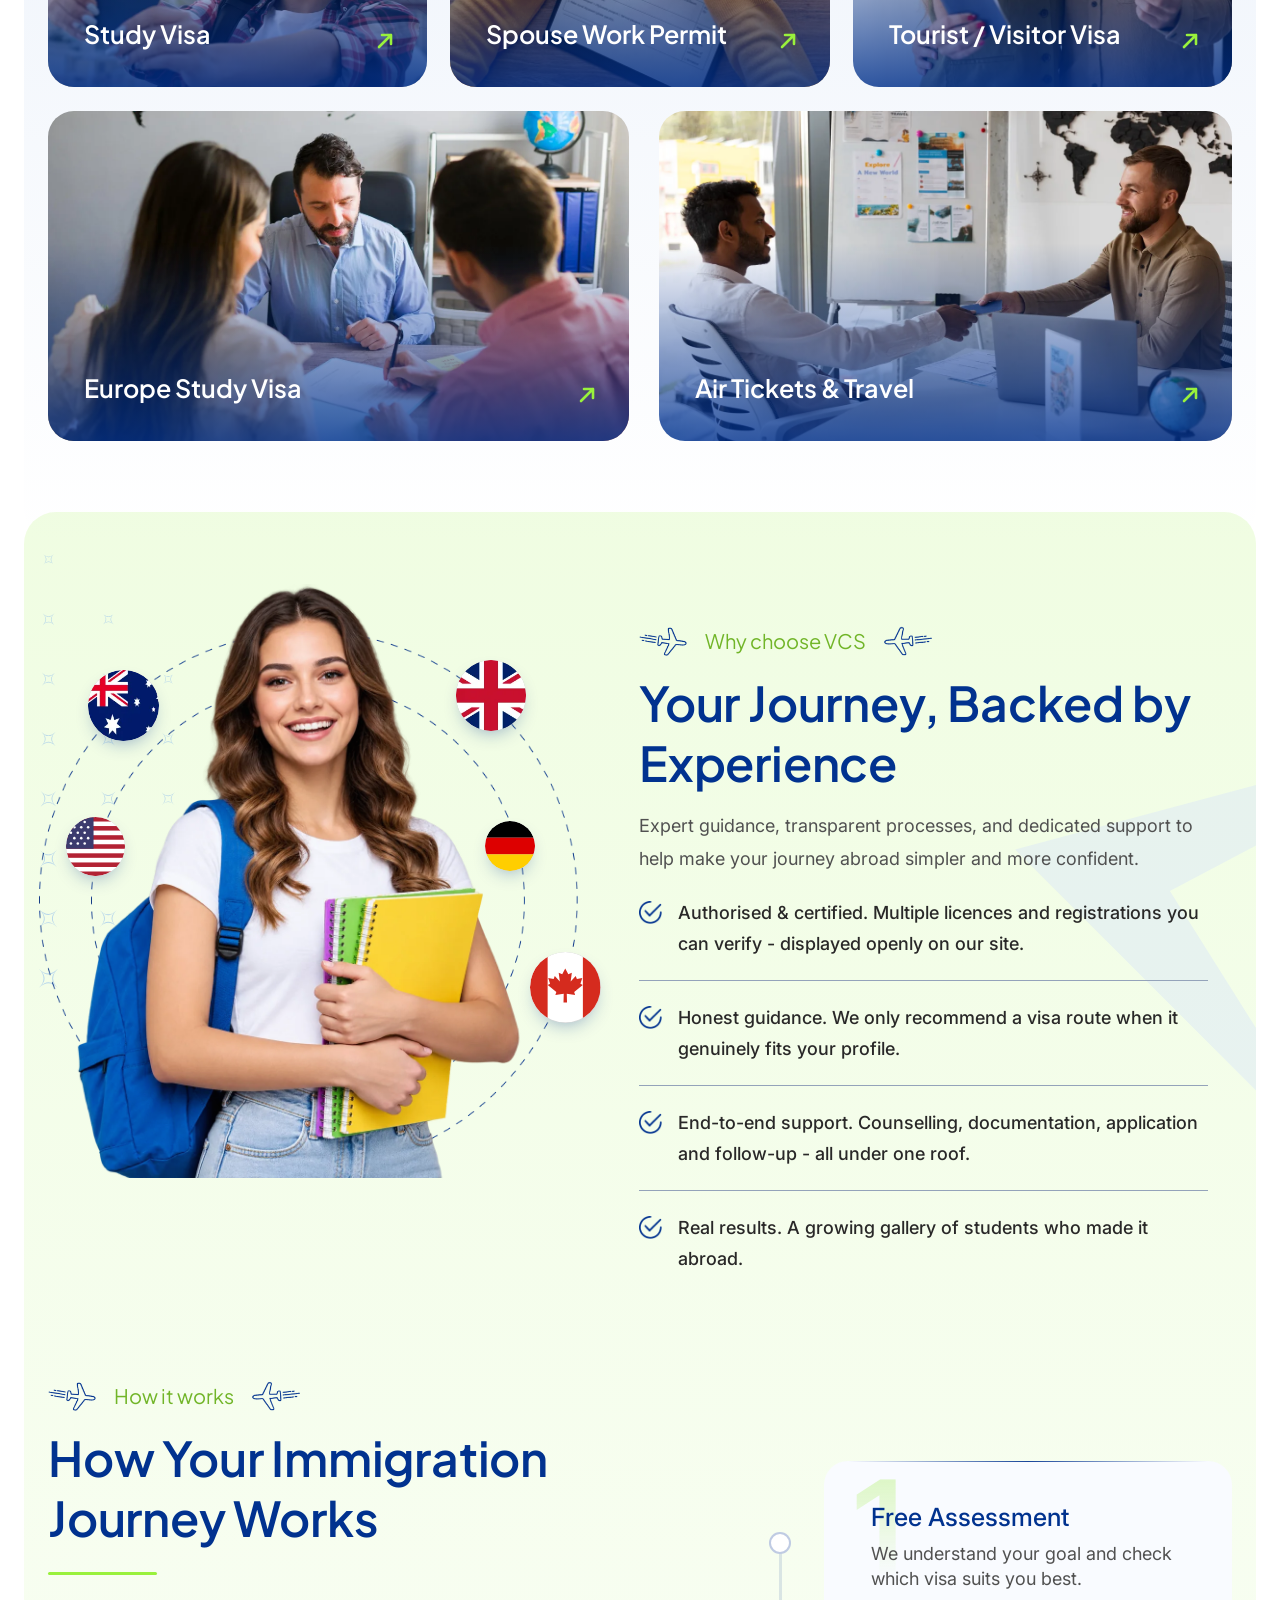
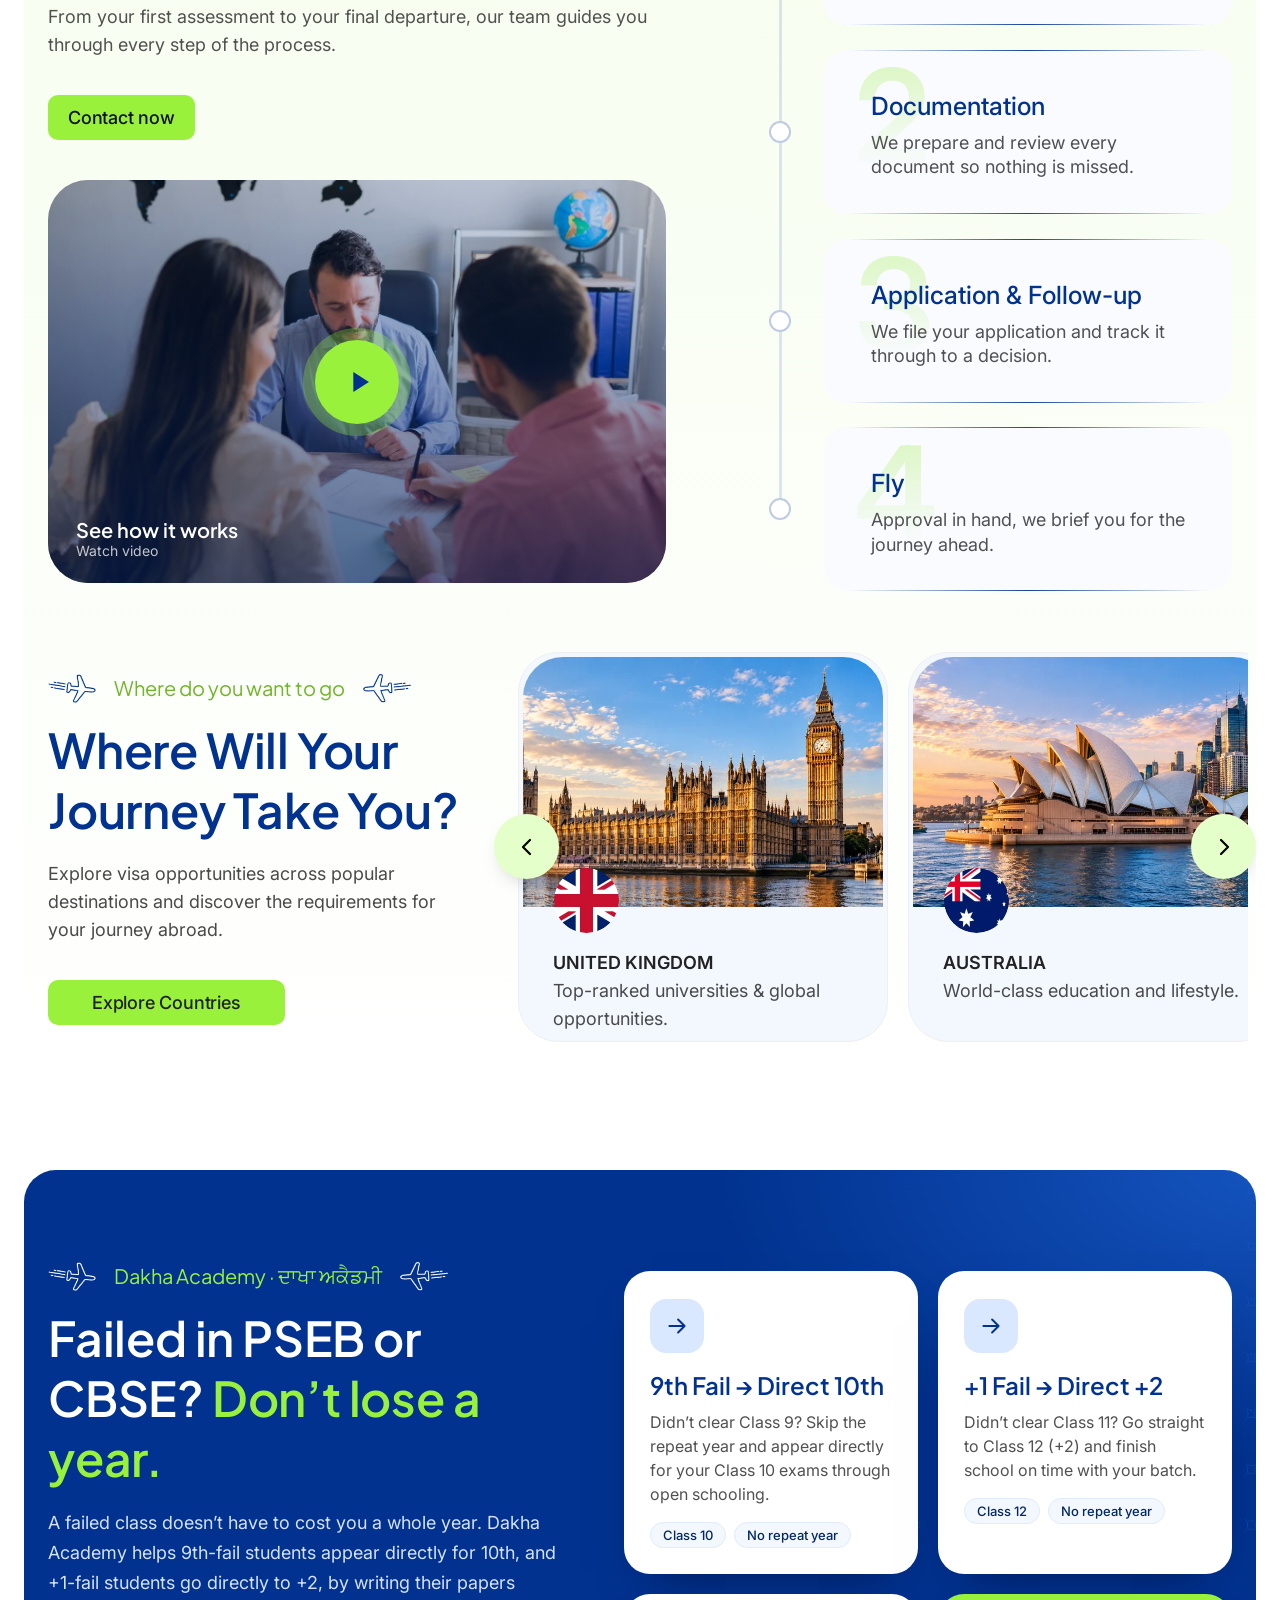
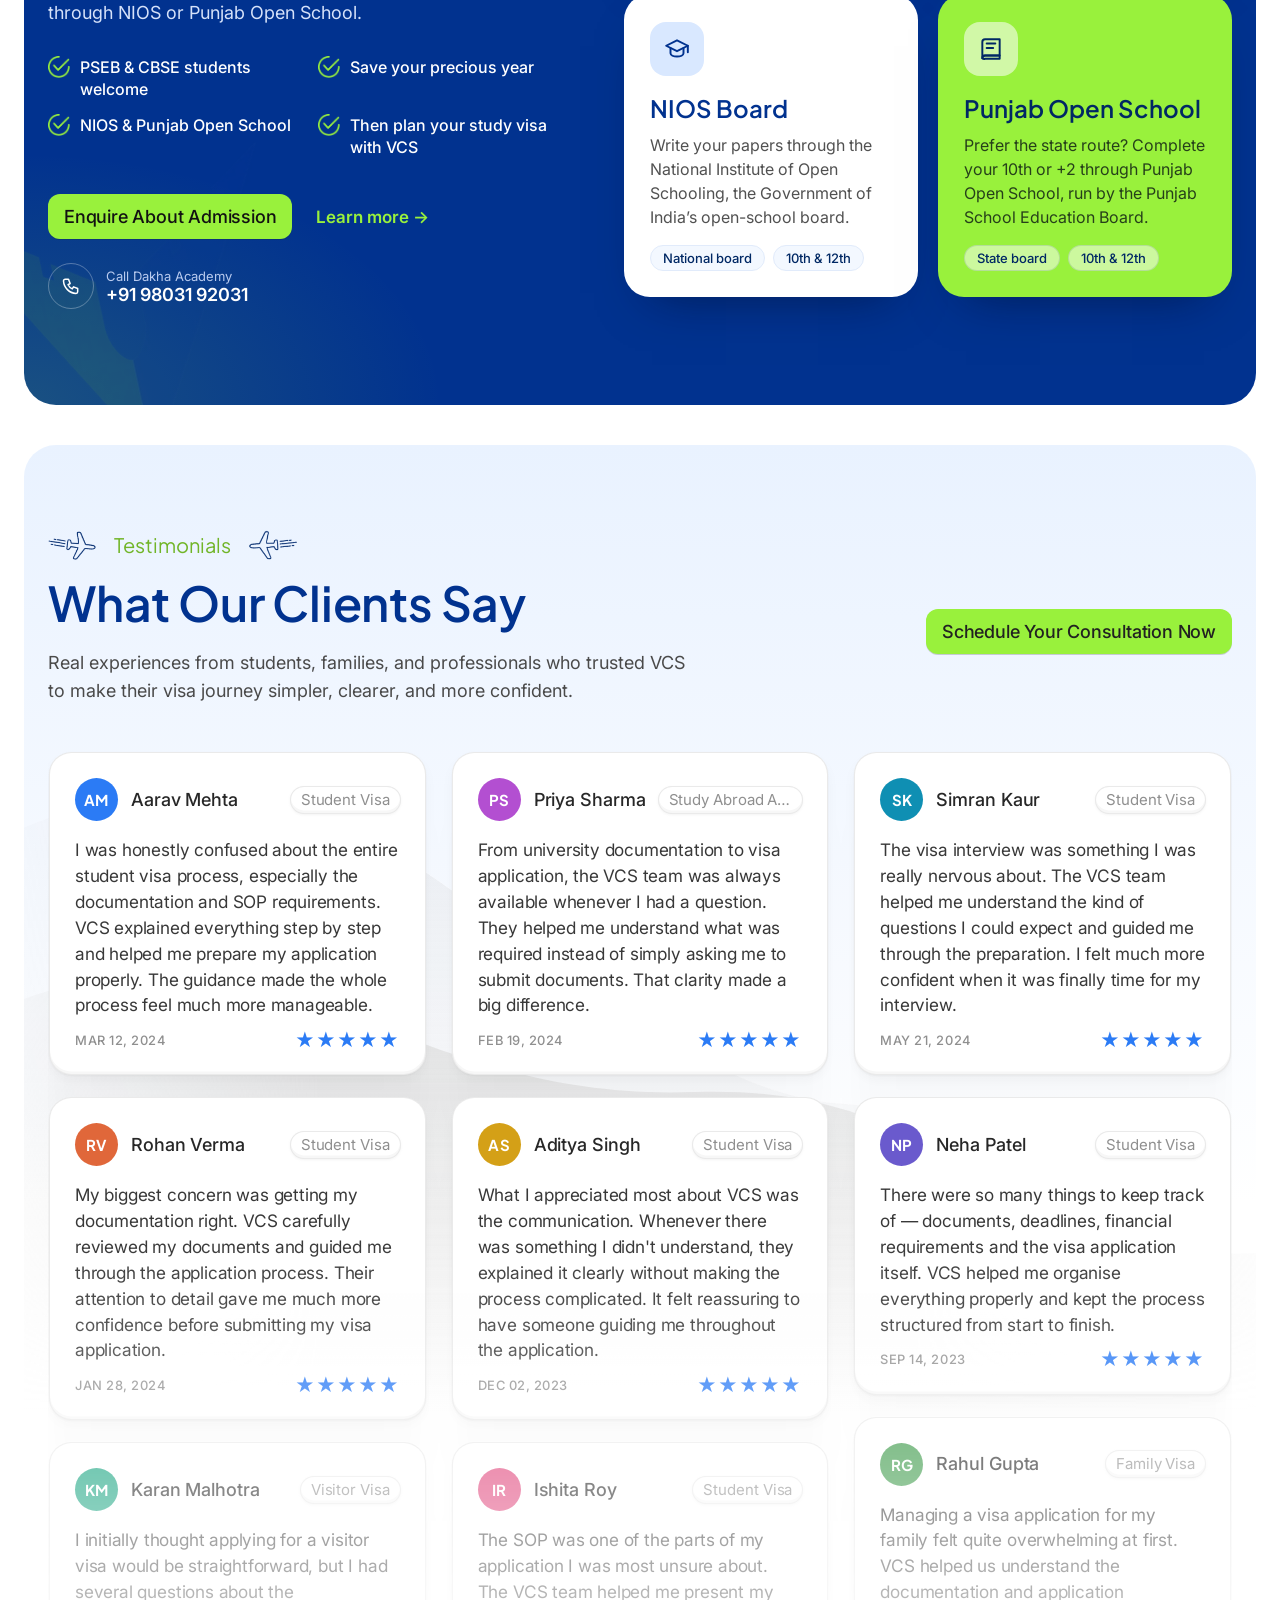
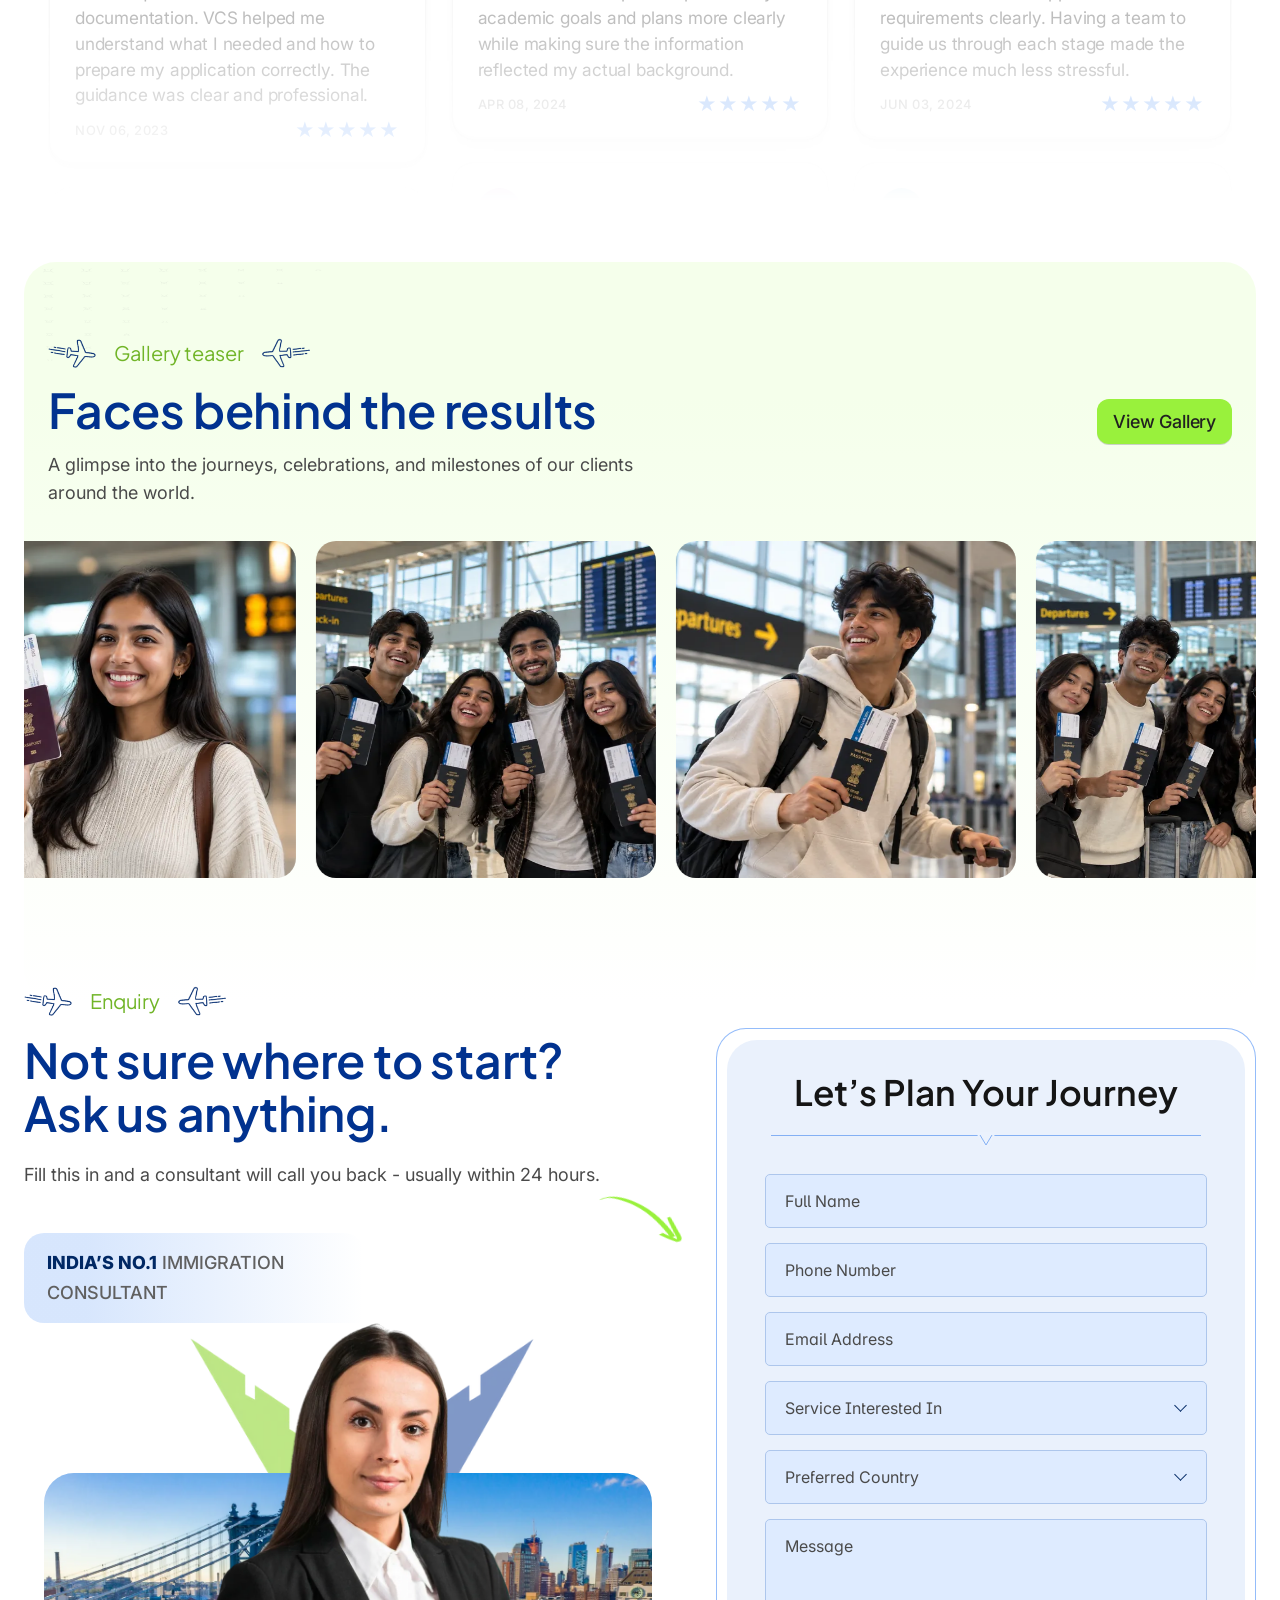
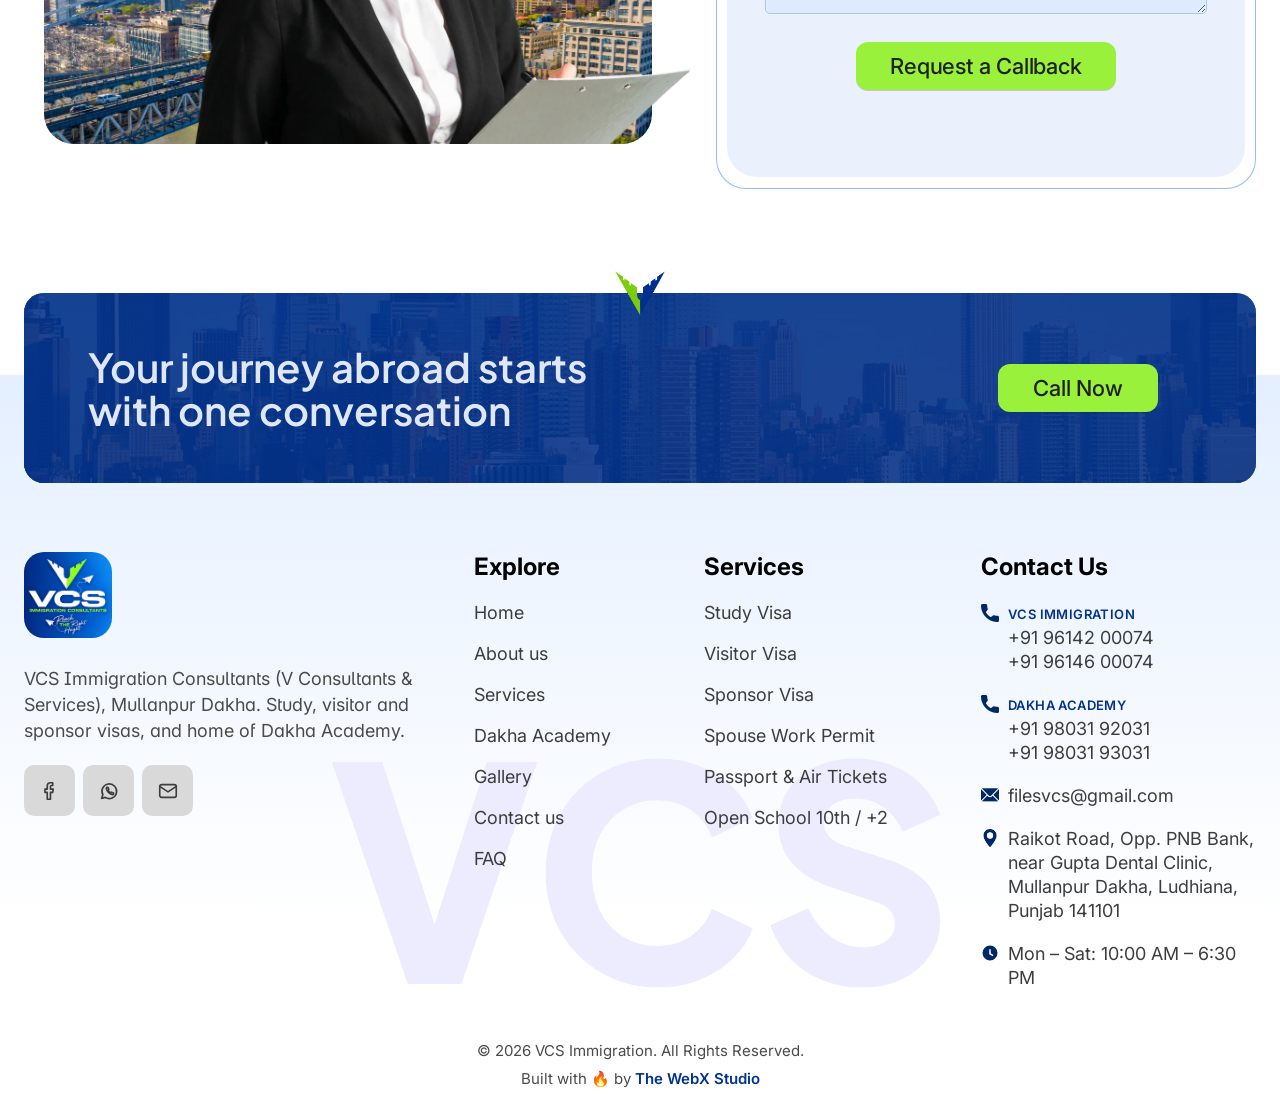
==== commit 6b9975be: "How it works: use travel demo video (airliner takeoff) with CC BY credit" ====
--- a/index.html
+++ b/index.html
@@ -207,13 +207,14 @@
           <p class="how__text reveal">From your first assessment to your final departure, our team guides you through every step of the process.</p>
           <a href="#enquiry" class="btn btn--sm reveal">Contact now</a>
           <!-- Demo clip for now: swap data-video for the real VCS video -->
-          <div class="how__media how__media--video reveal" id="howVideo" data-video="https://interactive-examples.mdn.mozilla.net/media/cc0-videos/flower.mp4">
+          <div class="how__media how__media--video reveal" id="howVideo" data-video="https://upload.wikimedia.org/wikipedia/commons/transcoded/8/81/United_Airlines_N69826_737-900ER_Takeoff_Portland_Airport_%28PDX%29.webm/United_Airlines_N69826_737-900ER_Takeoff_Portland_Airport_%28PDX%29.webm.720p.vp9.webm">
             <img class="how__thumb" src="assets/img/service-pr.webp" alt="VCS consultant guiding a couple through their visa application" loading="lazy" />
             <button class="how__play" type="button" aria-label="Play video: how your immigration journey works">
               <svg viewBox="0 0 24 24"><path d="M8 5v14l11-7z" fill="currentColor"/></svg>
             </button>
             <span class="how__caption"><strong>See how it works</strong><span>Watch video</span></span>
           </div>
+          <p class="how__credit" hidden>Demo video: <a href="https://commons.wikimedia.org/wiki/File:United_Airlines_N69826_737-900ER_Takeoff_Portland_Airport_(PDX).webm" target="_blank" rel="noopener">PDX Aviation</a>, <a href="https://creativecommons.org/licenses/by/3.0" target="_blank" rel="noopener">CC BY 3.0</a></p>
         </div>
 
         <ol class="steps" id="steps">
--- a/css/style.css
+++ b/css/style.css
@@ -548,6 +548,8 @@
 .how__caption strong { font-family: var(--font-head); font-size: 20px; font-weight: 600; }
 .how__caption span { font-size: 14px; color: rgba(255, 255, 255, .75); }
 .how__media.is-playing { cursor: auto; background: #000; }
+.how__credit { margin-top: 10px; font-size: 12px; color: var(--muted); }
+.how__credit a { text-decoration: underline; }
 .how__media.is-playing::before,
 .how__media.is-playing .how__thumb,
 .how__media.is-playing .how__play,
